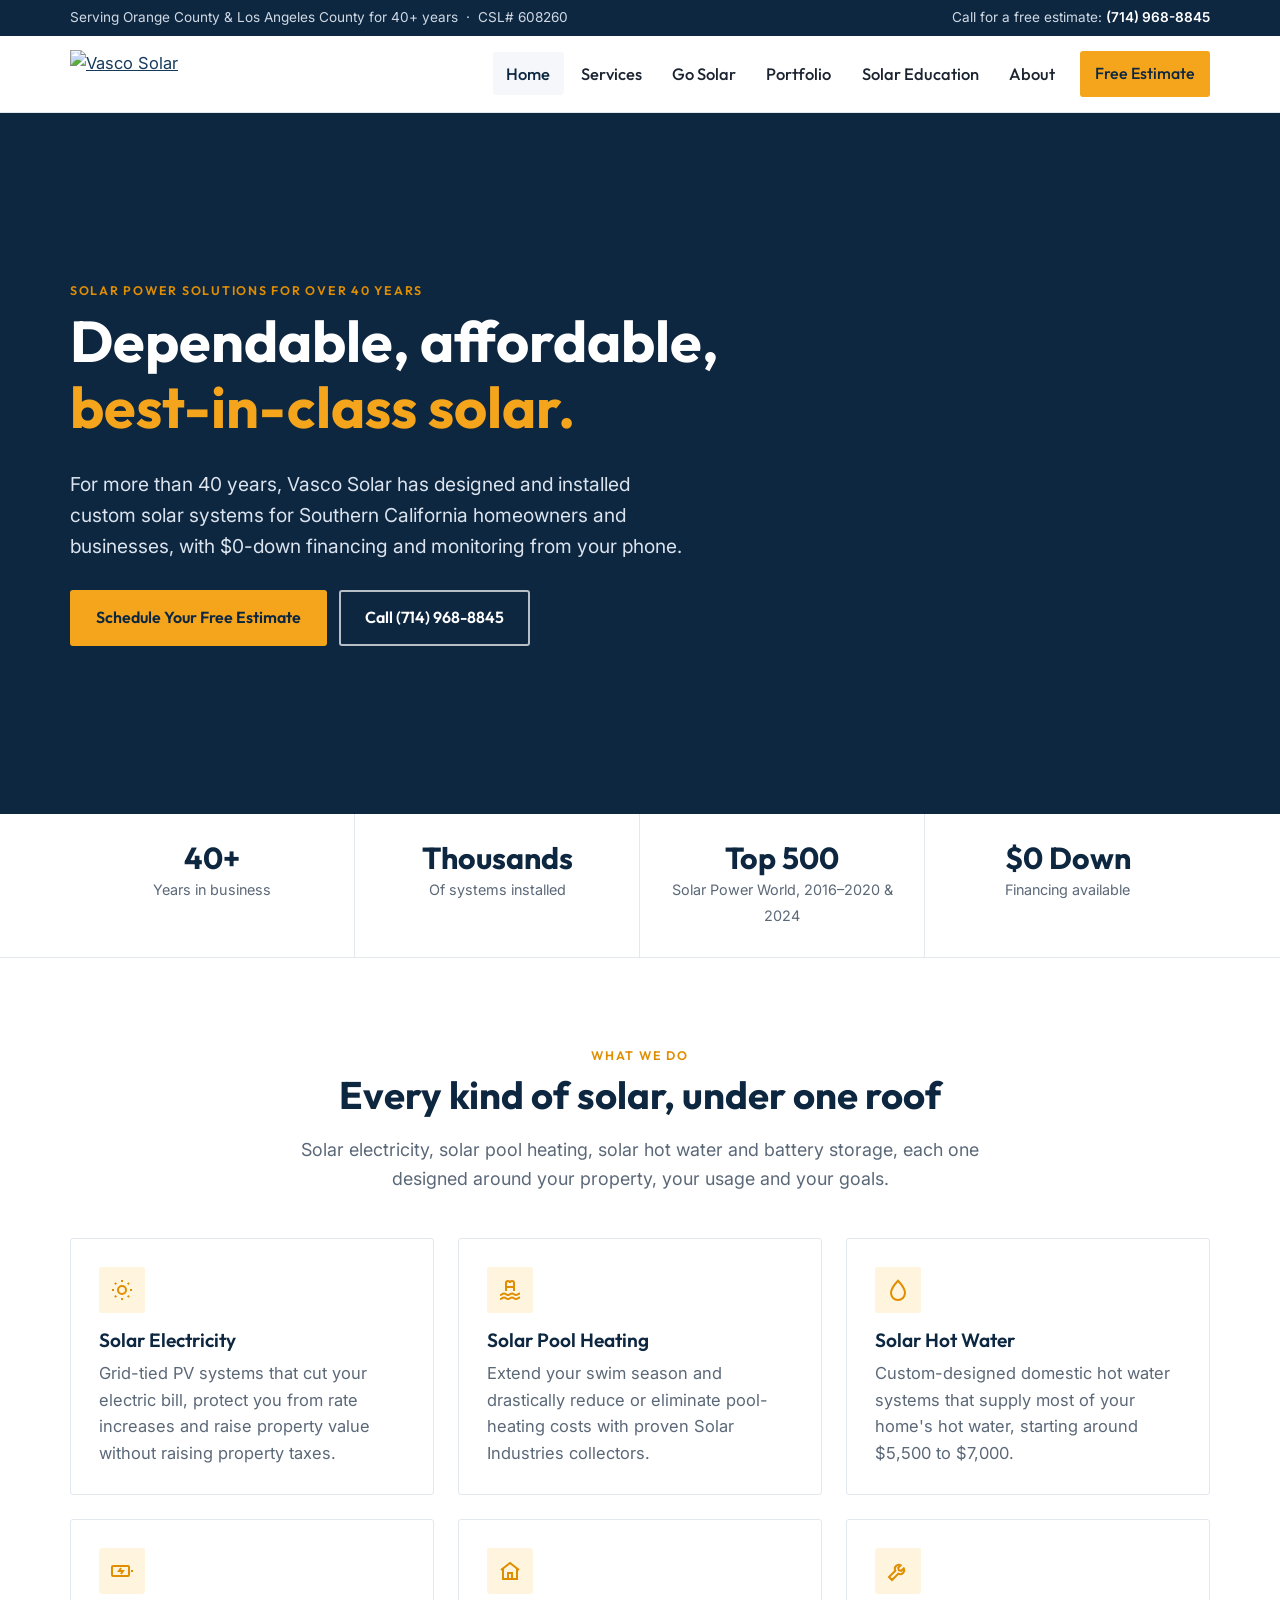
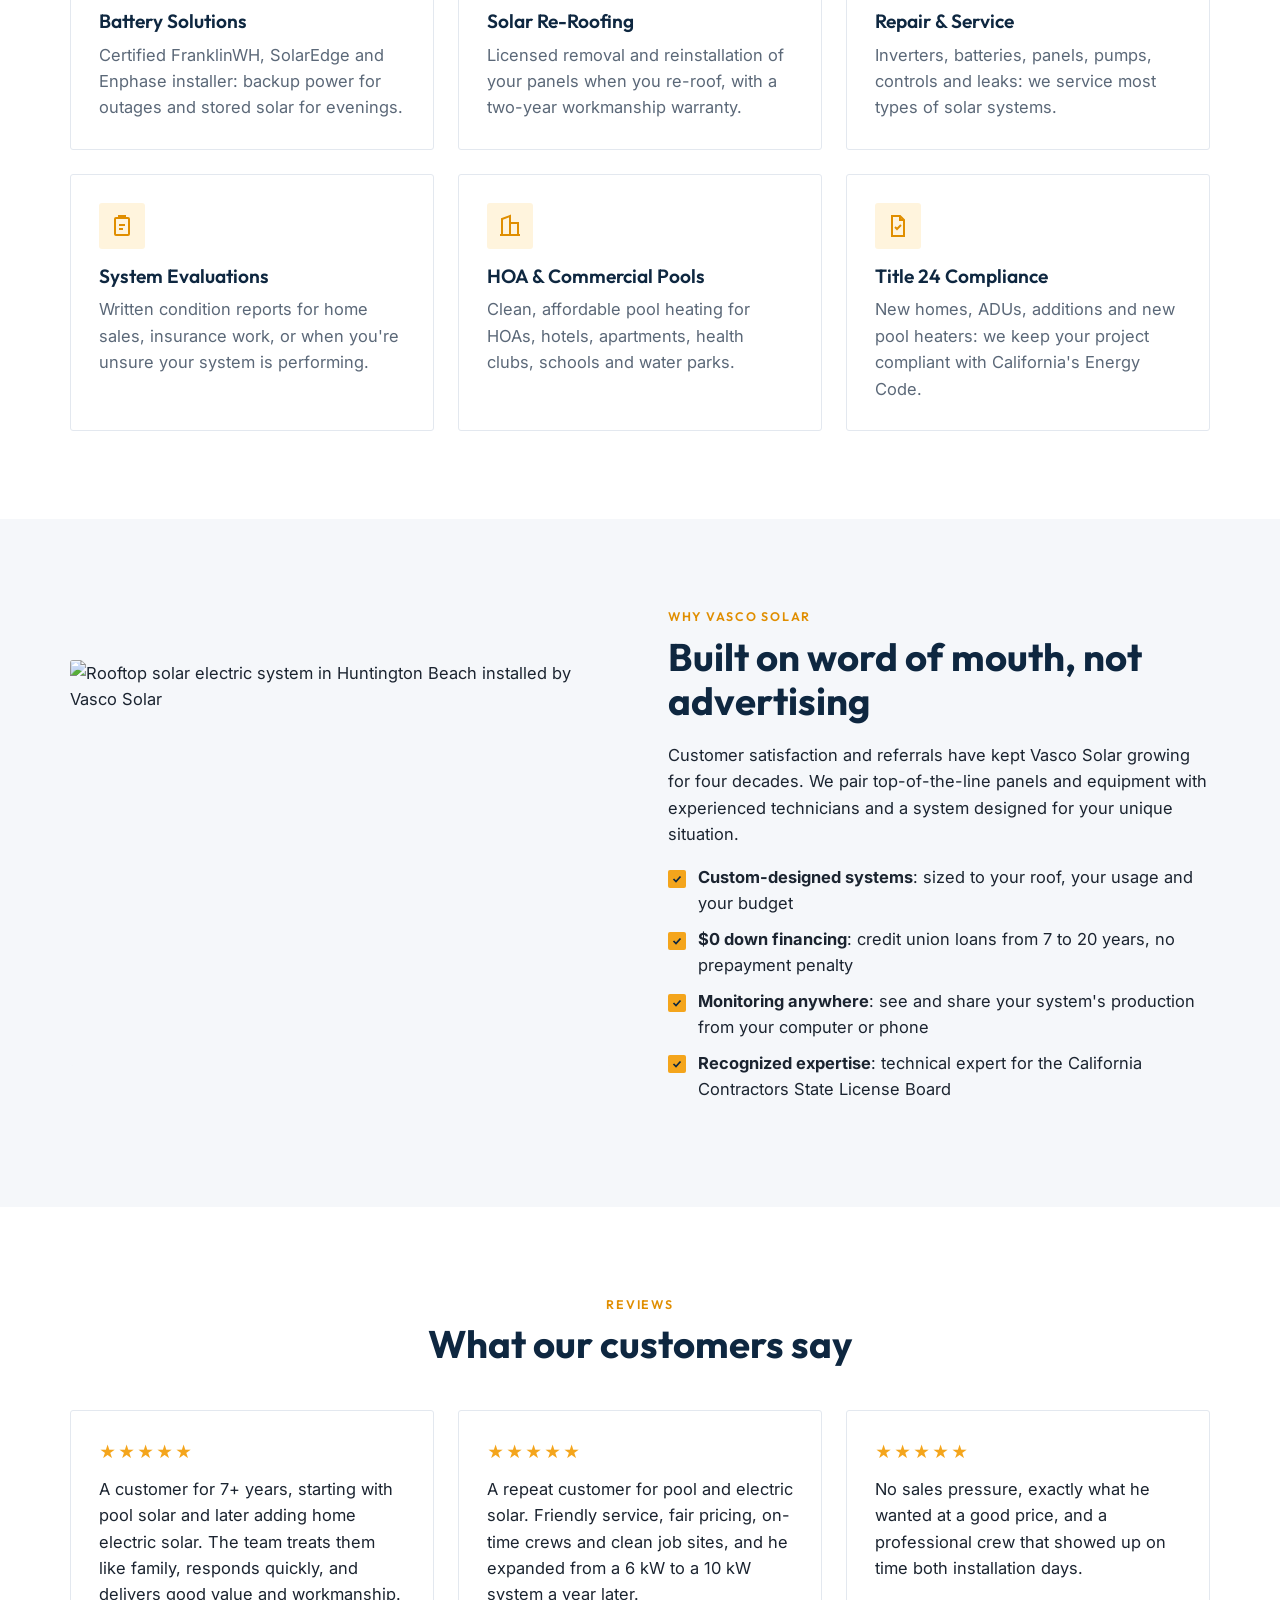
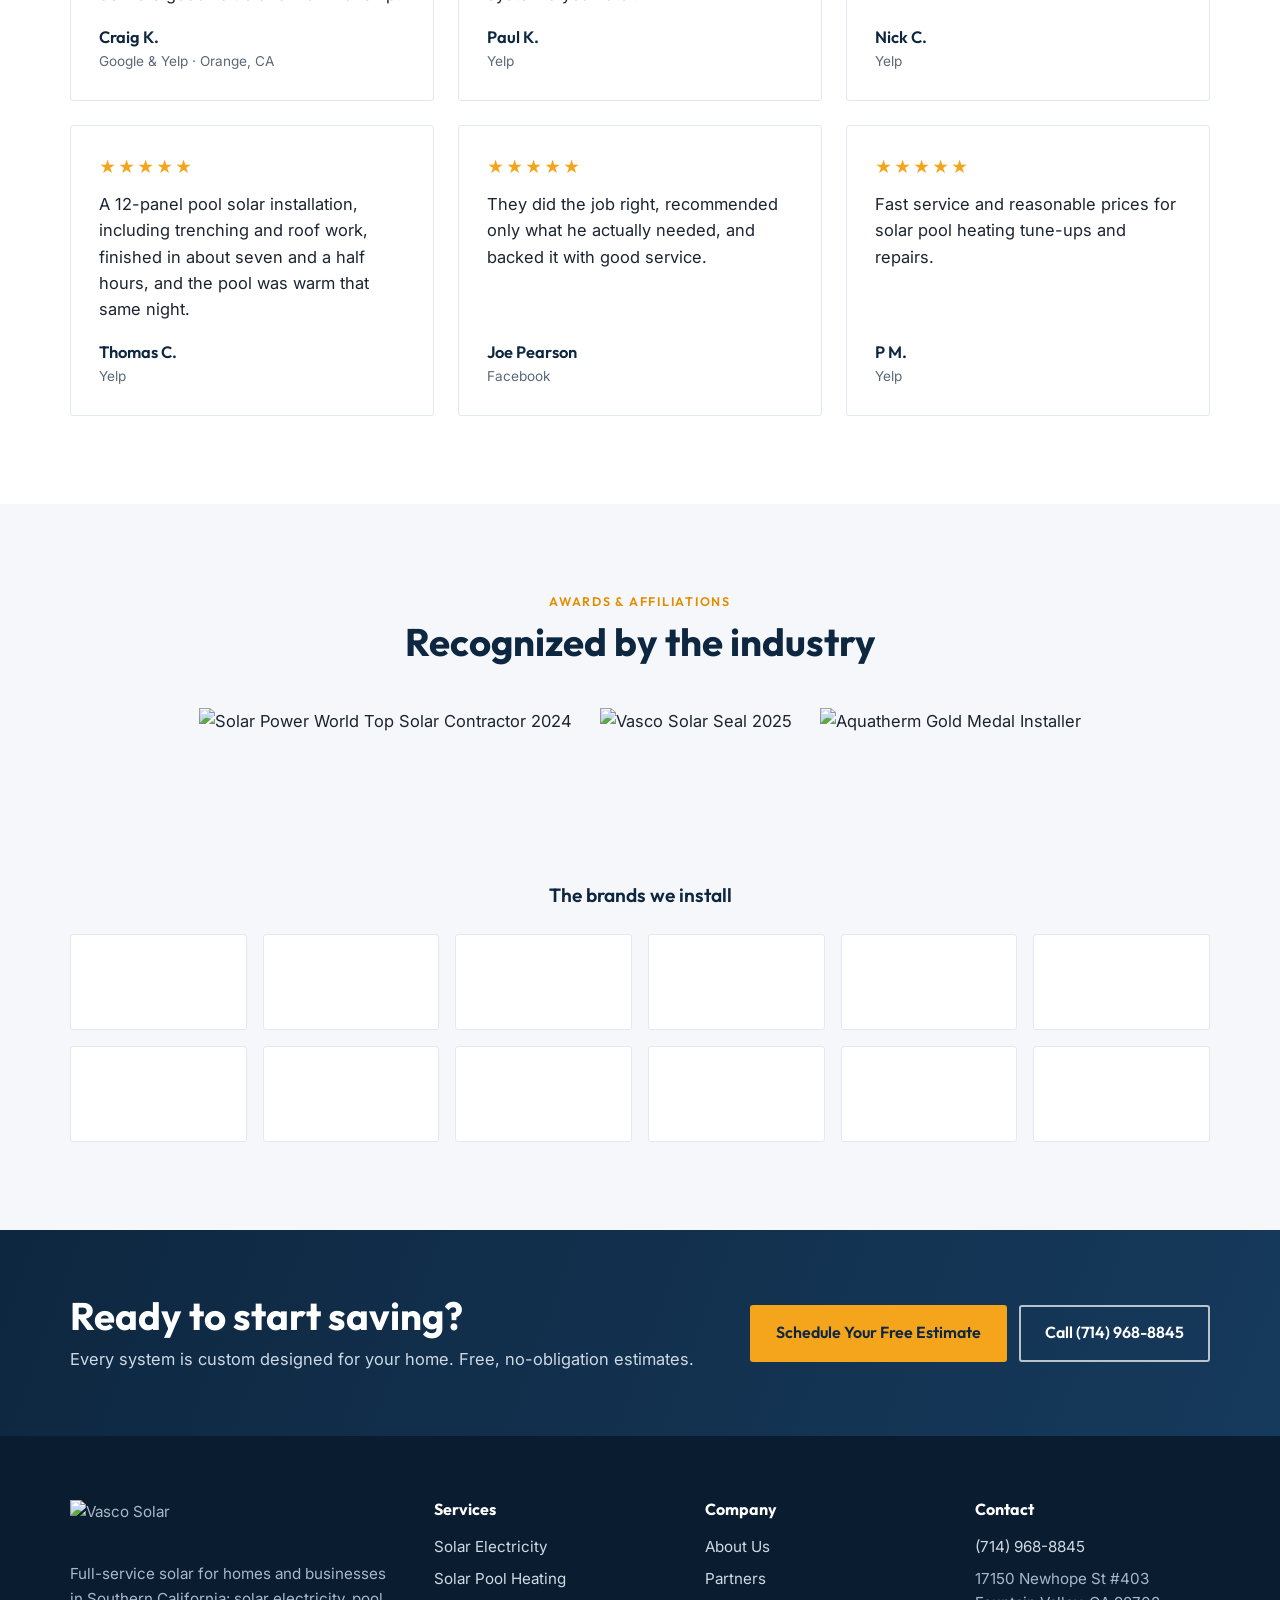
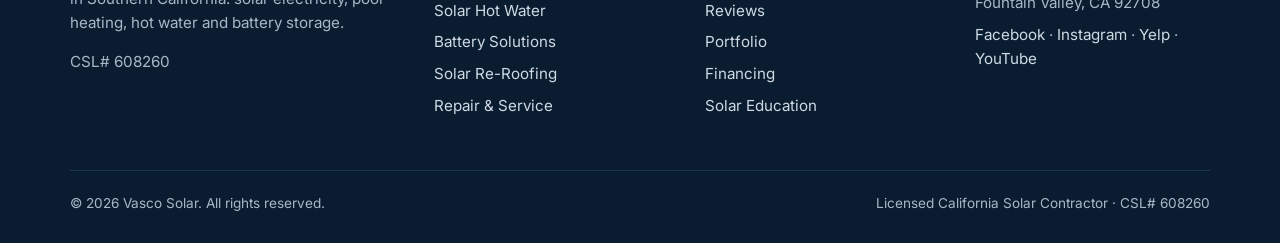
==== index.html @ 772c062b "Build modern Vasco Solar site: 7 pages, image import workflow, old-URL redirects" ====
<!doctype html>
<html lang="en">
<head>
<meta charset="utf-8">
<meta name="viewport" content="width=device-width,initial-scale=1">
<title>Vasco Solar | Solar Electricity, Pool Heating & Hot Water in Orange County</title>
<meta name="description" content="Vasco Solar designs and installs solar electricity, solar pool heating, solar hot water and battery systems in Orange County and Los Angeles County.  40+ years.  Free estimates.">
<meta property="og:title" content="Vasco Solar | Solar Electricity, Pool Heating & Hot Water in Orange County">
<meta property="og:description" content="Vasco Solar designs and installs solar electricity, solar pool heating, solar hot water and battery systems in Orange County and Los Angeles County.  40+ years.  Free estimates.">
<meta property="og:image" content="assets/img/hero.jpg">
<link rel="icon" href="assets/img/favicon.ico">
<link rel="preconnect" href="https://fonts.googleapis.com">
<link rel="preconnect" href="https://fonts.gstatic.com" crossorigin>
<link href="https://fonts.googleapis.com/css2?family=Inter:wght@400;500;600&family=Outfit:wght@500;600;700&display=swap" rel="stylesheet">
<link rel="stylesheet" href="assets/css/site.css">
</head>
<body>
<div class="topbar"><div class="wrap"><span>Serving Orange County &amp; Los Angeles County for 40+ years &nbsp;·&nbsp; CSL# 608260</span><span>Call for a free estimate: <a href="tel:+17149688845">(714) 968-8845</a></span></div></div>
<header class="site"><div class="wrap">
  <a class="brand" href="index.html"><img src="assets/img/logo.png" alt="Vasco Solar"></a>
  <button class="menu-btn" aria-label="Menu">&#9776;</button>
  <nav class="main"><a href="index.html" class="active">Home</a><a href="services.html">Services</a><a href="go-solar.html">Go Solar</a><a href="portfolio.html">Portfolio</a><a href="learn.html">Solar Education</a><a href="about.html">About</a><a class="btn btn-sun" href="contact.html">Free Estimate</a></nav>
</div></header>
<main>

<section class="hero" style="background-image:url(assets/img/hero.jpg)"><div class="wrap">
  <span class="eyebrow">Solar power solutions for over 40 years</span>
  <h1>Dependable, affordable, <em>best-in-class solar.</em></h1>
  <p>For more than 40 years, Vasco Solar has designed and installed custom solar systems for Southern California homeowners and businesses, with $0-down financing and monitoring from your phone.</p>
  <div class="actions"><a class="btn btn-sun" href="contact.html">Schedule Your Free Estimate</a><a class="btn btn-ghost" href="tel:+17149688845">Call (714) 968-8845</a></div>
</div></section>
<div class="stats"><div class="wrap">
  <div class="stat"><b>40+</b><span>Years in business</span></div>
  <div class="stat"><b>Thousands</b><span>Of systems installed</span></div>
  <div class="stat"><b>Top 500</b><span>Solar Power World, 2016–2020 &amp; 2024</span></div>
  <div class="stat"><b>$0 Down</b><span>Financing available</span></div>
</div></div>

<section><div class="wrap">
  <div class="head center"><span class="eyebrow">What we do</span><h2>Every kind of solar, under one roof</h2>
  <p class="lede">Solar electricity, solar pool heating, solar hot water and battery storage, each one designed around your property, your usage and your goals.</p></div>
  <div class="grid g3"><div class="card"><div class="ico"><svg viewBox="0 0 24 24" fill="none" stroke="currentColor" stroke-width="2"><circle cx="12" cy="12" r="4"/><path d="M12 2v2M12 20v2M4.9 4.9l1.4 1.4M17.7 17.7l1.4 1.4M2 12h2M20 12h2M4.9 19.1l1.4-1.4M17.7 6.3l1.4-1.4"/></svg></div><h3>Solar Electricity</h3><p>Grid-tied PV systems that cut your electric bill, protect you from rate increases and raise property value without raising property taxes.</p></div><div class="card"><div class="ico"><svg viewBox="0 0 24 24" fill="none" stroke="currentColor" stroke-width="2"><path d="M2 17c2 0 2-1.5 4-1.5S8 17 10 17s2-1.5 4-1.5 2 1.5 4 1.5 2-1.5 4-1.5M2 21c2 0 2-1.5 4-1.5S8 21 10 21s2-1.5 4-1.5 2 1.5 4 1.5 2-1.5 4-1.5M8 13V5a2 2 0 0 1 4 0M16 13V5a2 2 0 0 0-4 0M8 9h8"/></svg></div><h3>Solar Pool Heating</h3><p>Extend your swim season and drastically reduce or eliminate pool-heating costs with proven Solar Industries collectors.</p></div><div class="card"><div class="ico"><svg viewBox="0 0 24 24" fill="none" stroke="currentColor" stroke-width="2"><path d="M12 2.7S5 10 5 15a7 7 0 0 0 14 0c0-5-7-12.3-7-12.3z"/></svg></div><h3>Solar Hot Water</h3><p>Custom-designed domestic hot water systems that supply most of your home's hot water, starting around $5,500 to $7,000.</p></div><div class="card"><div class="ico"><svg viewBox="0 0 24 24" fill="none" stroke="currentColor" stroke-width="2"><rect x="2" y="7" width="17" height="10" rx="1"/><path d="M22 11v2M11 9l-2 3h4l-2 3"/></svg></div><h3>Battery Solutions</h3><p>Certified FranklinWH, SolarEdge and Enphase installer: backup power for outages and stored solar for evenings.</p></div><div class="card"><div class="ico"><svg viewBox="0 0 24 24" fill="none" stroke="currentColor" stroke-width="2"><path d="M3 11l9-7 9 7M5 10v10h14V10M10 20v-6h4v6"/></svg></div><h3>Solar Re-Roofing</h3><p>Licensed removal and reinstallation of your panels when you re-roof, with a two-year workmanship warranty.</p></div><div class="card"><div class="ico"><svg viewBox="0 0 24 24" fill="none" stroke="currentColor" stroke-width="2"><path d="M14.7 6.3a4 4 0 0 0-5.4 5.4L3 18l3 3 6.3-6.3a4 4 0 0 0 5.4-5.4l-2.5 2.5-2.4-.6-.6-2.4z"/></svg></div><h3>Repair &amp; Service</h3><p>Inverters, batteries, panels, pumps, controls and leaks: we service most types of solar systems.</p></div><div class="card"><div class="ico"><svg viewBox="0 0 24 24" fill="none" stroke="currentColor" stroke-width="2"><rect x="5" y="4" width="14" height="17" rx="1"/><path d="M9 4V2h6v2M9 11h6M9 15h4"/></svg></div><h3>System Evaluations</h3><p>Written condition reports for home sales, insurance work, or when you're unsure your system is performing.</p></div><div class="card"><div class="ico"><svg viewBox="0 0 24 24" fill="none" stroke="currentColor" stroke-width="2"><path d="M4 21V5l8-3v19M12 9h8v12M8 8h0M8 12h0M8 16h0M16 13h0M16 17h0M2 21h20"/></svg></div><h3>HOA &amp; Commercial Pools</h3><p>Clean, affordable pool heating for HOAs, hotels, apartments, health clubs, schools and water parks.</p></div><div class="card"><div class="ico"><svg viewBox="0 0 24 24" fill="none" stroke="currentColor" stroke-width="2"><path d="M14 2H6v20h12V6zM14 2v4h4M9 13l2 2 4-4"/></svg></div><h3>Title 24 Compliance</h3><p>New homes, ADUs, additions and new pool heaters: we keep your project compliant with California's Energy Code.</p></div></div>
</div></section>

<section class="alt"><div class="wrap split">
  <img src="assets/img/pv-04.jpg" alt="Rooftop solar electric system in Huntington Beach installed by Vasco Solar" loading="lazy">
  <div><span class="eyebrow">Why Vasco Solar</span><h2>Built on word of mouth, not advertising</h2>
  <p>Customer satisfaction and referrals have kept Vasco Solar growing for four decades.  We pair top-of-the-line panels and equipment with experienced technicians and a system designed for your unique situation.</p>
  <ul class="checks">
    <li><b>Custom-designed systems</b>: sized to your roof, your usage and your budget</li>
    <li><b>$0 down financing</b>: credit union loans from 7 to 20 years, no prepayment penalty</li>
    <li><b>Monitoring anywhere</b>: see and share your system's production from your computer or phone</li>
    <li><b>Recognized expertise</b>: technical expert for the California Contractors State License Board</li>
  </ul></div>
</div></section>

<section><div class="wrap">
  <div class="head center"><span class="eyebrow">Reviews</span><h2>What our customers say</h2></div>
  <div class="grid g3"><div class="review"><div class="stars">★★★★★</div><p>A customer for 7+ years, starting with pool solar and later adding home electric solar.  The team treats them like family, responds quickly, and delivers good value and workmanship.</p><div class="who">Craig K.</div><div class="src">Google &amp; Yelp · Orange, CA</div></div><div class="review"><div class="stars">★★★★★</div><p>A repeat customer for pool and electric solar.  Friendly service, fair pricing, on-time crews and clean job sites, and he expanded from a 6 kW to a 10 kW system a year later.</p><div class="who">Paul K.</div><div class="src">Yelp</div></div><div class="review"><div class="stars">★★★★★</div><p>No sales pressure, exactly what he wanted at a good price, and a professional crew that showed up on time both installation days.</p><div class="who">Nick C.</div><div class="src">Yelp</div></div><div class="review"><div class="stars">★★★★★</div><p>A 12-panel pool solar installation, including trenching and roof work, finished in about seven and a half hours, and the pool was warm that same night.</p><div class="who">Thomas C.</div><div class="src">Yelp</div></div><div class="review"><div class="stars">★★★★★</div><p>They did the job right, recommended only what he actually needed, and backed it with good service.</p><div class="who">Joe Pearson</div><div class="src">Facebook</div></div><div class="review"><div class="stars">★★★★★</div><p>Fast service and reasonable prices for solar pool heating tune-ups and repairs.</p><div class="who">P M.</div><div class="src">Yelp</div></div></div>
</div></section>

<section class="alt"><div class="wrap">
  <div class="head center"><span class="eyebrow">Awards &amp; affiliations</span><h2>Recognized by the industry</h2></div>
  <div class="awards"><img src="assets/img/award-top-contractor-2024.jpg" alt="Solar Power World Top Solar Contractor 2024"><img src="assets/img/seal-2025.png" alt="Vasco Solar Seal 2025"><img src="assets/img/gold-medal.png" alt="Aquatherm Gold Medal Installer"></div>
  <div style="height:56px"></div>
  <div class="head center" style="margin-bottom:28px"><h3>The brands we install</h3></div>
  <div class="logos"><div><img src="assets/img/logo-enphase.png" alt="" loading="lazy"></div><div><img src="assets/img/logo-solaredge.jpg" alt="" loading="lazy"></div><div><img src="assets/img/logo-sma.png" alt="" loading="lazy"></div><div><img src="assets/img/logo-aquatherm.png" alt="" loading="lazy"></div><div><img src="assets/img/logo-si.png" alt="" loading="lazy"></div><div><img src="assets/img/logo-sunearth.png" alt="" loading="lazy"></div><div><img src="assets/img/logo-pentair.jpg" alt="" loading="lazy"></div><div><img src="assets/img/logo-unirac.png" alt="" loading="lazy"></div><div><img src="assets/img/logo-quickmount.png" alt="" loading="lazy"></div><div><img src="assets/img/logo-grundfos.png" alt="" loading="lazy"></div><div><img src="assets/img/cert-franklinwh.png" alt="" loading="lazy"></div><div><img src="assets/img/logo-se-battery.png" alt="" loading="lazy"></div></div>
</div></section>

</main>
<section class="cta"><div class="wrap">
  <div><h2>Ready to start saving?</h2><p>Every system is custom designed for your home.  Free, no-obligation estimates.</p></div>
  <div class="actions"><a class="btn btn-sun" href="contact.html">Schedule Your Free Estimate</a><a class="btn btn-ghost" href="tel:+17149688845">Call (714) 968-8845</a></div>
</div></section>
<footer class="site"><div class="wrap">
  <div class="cols">
    <div><img class="logo-bw" src="assets/img/logo-bw.png" alt="Vasco Solar">
      <p>Full-service solar for homes and businesses in Southern California: solar electricity, pool heating, hot water and battery storage.</p>
      <p>CSL# 608260</p></div>
    <div><h4>Services</h4><ul>
      <li><a href="services.html#solar-electricity">Solar Electricity</a></li><li><a href="services.html#pool-heating">Solar Pool Heating</a></li>
      <li><a href="services.html#hot-water">Solar Hot Water</a></li><li><a href="services.html#batteries">Battery Solutions</a></li>
      <li><a href="services.html#reroofing">Solar Re-Roofing</a></li><li><a href="services.html#repair">Repair &amp; Service</a></li></ul></div>
    <div><h4>Company</h4><ul>
      <li><a href="about.html">About Us</a></li><li><a href="about.html#partners">Partners</a></li><li><a href="about.html#reviews">Reviews</a></li>
      <li><a href="portfolio.html">Portfolio</a></li><li><a href="go-solar.html#financing">Financing</a></li><li><a href="learn.html">Solar Education</a></li></ul></div>
    <div><h4>Contact</h4><ul>
      <li><a href="tel:+17149688845">(714) 968-8845</a></li><li>17150 Newhope St #403<br>Fountain Valley, CA 92708</li>
      <li><a href="https://www.facebook.com/pages/Vasco-Solar-Energy/166852197671" rel="noopener">Facebook</a> · <a href="https://instagram.com/vascosolar" rel="noopener">Instagram</a> · <a href="https://www.yelp.com/biz/vasco-solar-energy-construction-huntington-beach" rel="noopener">Yelp</a> · <a href="https://www.youtube.com/channel/UChk1ZMSTl4NAo8vS2-lmLlQ" rel="noopener">YouTube</a></li></ul></div>
  </div>
  <div class="legal"><span>&copy; <span class="year">2026</span> Vasco Solar.  All rights reserved.</span><span>Licensed California Solar Contractor · CSL# 608260</span></div>
</div></footer>
<div class="lightbox"><button aria-label="Close">&times;</button><img alt=""></div>
<script src="assets/js/site.js"></script>
</body>
</html>
---- assets/css/site.css ----
:root{
  --navy:#0e2740; --navy-2:#163a5c; --sun:#f4a51c; --sun-2:#e08e00;
  --ink:#1b2430; --muted:#5b6878; --line:#e3e8ef; --bg:#ffffff; --bg-2:#f5f7fa;
  --radius:3px; --wrap:1180px; --shadow:0 1px 2px rgba(14,39,64,.06),0 8px 24px rgba(14,39,64,.08);
  --head:"Outfit",system-ui,sans-serif; --body:"Inter",system-ui,sans-serif;
}
*{box-sizing:border-box}
html{scroll-behavior:smooth;scroll-padding-top:88px}
body{margin:0;font-family:var(--body);color:var(--ink);background:var(--bg);line-height:1.6;font-size:16.5px}
img{max-width:100%;display:block}
a{color:var(--navy-2)}
h1,h2,h3,h4{font-family:var(--head);line-height:1.15;margin:0 0 .5em;color:var(--navy)}
h1{font-size:clamp(2.2rem,5vw,3.6rem);font-weight:700}
h2{font-size:clamp(1.7rem,3.2vw,2.4rem);font-weight:700}
h3{font-size:1.2rem;font-weight:600}
p{margin:0 0 1em}
.wrap{max-width:var(--wrap);margin:0 auto;padding:0 20px}
.eyebrow{font-family:var(--head);font-weight:600;letter-spacing:.14em;text-transform:uppercase;font-size:.78rem;color:var(--sun-2);margin-bottom:.6em;display:block}
.lede{font-size:1.12rem;color:var(--muted);max-width:720px}
.center{text-align:center}.center .lede{margin-left:auto;margin-right:auto}

/* buttons: squared */
.btn{display:inline-flex;align-items:center;justify-content:center;gap:.5em;padding:.85em 1.5em;border-radius:var(--radius);font-family:var(--head);font-weight:600;font-size:1rem;text-decoration:none;border:2px solid transparent;cursor:pointer;transition:.15s}
.btn-sun{background:var(--sun);color:var(--navy)}.btn-sun:hover{background:var(--sun-2)}
.btn-ghost{border-color:rgba(255,255,255,.7);color:#fff}.btn-ghost:hover{background:#fff;color:var(--navy)}
.btn-navy{background:var(--navy);color:#fff}.btn-navy:hover{background:var(--navy-2)}

/* top bar + header */
.topbar{background:var(--navy);color:#cfd9e4;font-size:.85rem}
.topbar .wrap{display:flex;justify-content:space-between;gap:16px;padding-top:7px;padding-bottom:7px;flex-wrap:wrap}
.topbar a{color:#fff;text-decoration:none;font-weight:600}
header.site{position:sticky;top:0;z-index:50;background:rgba(255,255,255,.97);backdrop-filter:blur(8px);border-bottom:1px solid var(--line)}
header.site .wrap{display:flex;align-items:center;justify-content:space-between;height:76px;gap:20px}
.brand img{height:48px;width:auto}
nav.main{display:flex;align-items:center;gap:4px}
nav.main a{font-family:var(--head);font-weight:500;color:var(--ink);text-decoration:none;padding:.5em .8em;border-radius:var(--radius)}
nav.main a:hover,nav.main a.active{color:var(--navy);background:var(--bg-2)}
nav.main a.btn{margin-left:8px;color:var(--navy)}
.menu-btn{display:none;background:none;border:1px solid var(--line);border-radius:var(--radius);padding:8px 12px;font-size:1.2rem;cursor:pointer}
@media (max-width:980px){
  .menu-btn{display:block}
  nav.main{display:none;position:absolute;top:76px;left:0;right:0;background:#fff;flex-direction:column;align-items:stretch;padding:12px 20px 20px;border-bottom:1px solid var(--line);box-shadow:var(--shadow)}
  nav.main.open{display:flex}
  nav.main a.btn{margin:8px 0 0}
}

/* hero */
.hero{position:relative;color:#fff;background:var(--navy) center/cover no-repeat;min-height:600px;display:flex;align-items:center}
.hero::before{content:"";position:absolute;inset:0;background:linear-gradient(100deg,rgba(14,39,64,.94) 0%,rgba(14,39,64,.78) 45%,rgba(14,39,64,.25) 100%)}
.hero .wrap{position:relative;padding-top:80px;padding-bottom:80px;width:100%}
.hero h1{color:#fff;max-width:760px}
.hero h1 em{font-style:normal;color:var(--sun)}
.hero p{font-size:1.2rem;color:#dbe4ee;max-width:620px}
.hero .actions{display:flex;gap:12px;flex-wrap:wrap;margin-top:28px}
.page-hero{background:var(--navy) center/cover;color:#fff;position:relative}
.page-hero::before{content:"";position:absolute;inset:0;background:linear-gradient(90deg,rgba(14,39,64,.95),rgba(14,39,64,.7))}
.page-hero .wrap{position:relative;padding-top:72px;padding-bottom:72px}
.page-hero h1{color:#fff;margin-bottom:.3em}
.page-hero p{color:#dbe4ee;font-size:1.15rem;max-width:680px;margin:0}

/* stats */
.stats{background:#fff;border-bottom:1px solid var(--line)}
.stats .wrap{display:grid;grid-template-columns:repeat(4,1fr)}
.stat{padding:28px 20px;border-right:1px solid var(--line);text-align:center}
.stat:last-child{border-right:0}
.stat b{display:block;font-family:var(--head);font-size:1.9rem;color:var(--navy);line-height:1.1}
.stat span{color:var(--muted);font-size:.9rem}
@media (max-width:760px){.stats .wrap{grid-template-columns:1fr 1fr}.stat:nth-child(2){border-right:0}.stat:nth-child(-n+2){border-bottom:1px solid var(--line)}}

/* sections */
section{padding:88px 0}
section.alt{background:var(--bg-2)}
section.dark{background:var(--navy);color:#dbe4ee}
section.dark h2,section.dark h3{color:#fff}
.head{margin-bottom:44px}

/* card grids — equal height, aligned */
.grid{display:grid;gap:24px}
.g3{grid-template-columns:repeat(3,1fr)}.g2{grid-template-columns:repeat(2,1fr)}.g4{grid-template-columns:repeat(4,1fr)}
@media (max-width:980px){.g3,.g4{grid-template-columns:1fr 1fr}}
@media (max-width:640px){.g3,.g4,.g2{grid-template-columns:1fr}}
.card{background:#fff;border:1px solid var(--line);border-radius:var(--radius);padding:28px;display:flex;flex-direction:column;height:100%}
.card .ico{width:46px;height:46px;border-radius:var(--radius);background:#fff4dd;color:var(--sun-2);display:grid;place-items:center;margin-bottom:16px}
.card .ico svg{width:24px;height:24px}
.card p{color:var(--muted);margin:0}
.card ul{margin:.6em 0 0;padding-left:1.1em;color:var(--muted)}
.card.photo{padding:0;overflow:hidden}
.card.photo img{aspect-ratio:16/10;object-fit:cover;width:100%;background:var(--bg-2)}
.card.photo .body{padding:24px;flex:1}

/* split blocks */
.split{display:grid;grid-template-columns:1fr 1fr;gap:56px;align-items:center}
.split img{border-radius:var(--radius);width:100%;aspect-ratio:4/3;object-fit:cover;background:var(--bg-2)}
@media (max-width:860px){.split{grid-template-columns:1fr;gap:28px}}
.checks{list-style:none;padding:0;margin:1em 0}
.checks li{padding-left:30px;position:relative;margin-bottom:.55em}
.checks li::before{content:"";position:absolute;left:0;top:.35em;width:18px;height:18px;border-radius:2px;background:var(--sun) url("data:image/svg+xml,%3Csvg xmlns='http://www.w3.org/2000/svg' viewBox='0 0 24 24' fill='none' stroke='%230e2740' stroke-width='3.5'%3E%3Cpath d='M5 12l5 5 9-10'/%3E%3C/svg%3E") center/12px no-repeat}

/* service detail blocks */
.svc{padding:64px 0;border-bottom:1px solid var(--line)}
.svc:last-child{border-bottom:0}
.svc .split{align-items:start}
.steps{counter-reset:s;list-style:none;padding:0;margin:1em 0}
.steps li{counter-increment:s;padding-left:42px;position:relative;margin-bottom:.8em}
.steps li::before{content:counter(s);position:absolute;left:0;top:0;width:28px;height:28px;border-radius:var(--radius);background:var(--navy);color:#fff;font-family:var(--head);font-weight:600;display:grid;place-items:center;font-size:.9rem}
.pair{display:grid;grid-template-columns:1fr 1fr;gap:12px}
.pair figure{margin:0}.pair img{aspect-ratio:4/3;object-fit:cover;width:100%;border-radius:var(--radius)}
.pair figcaption{font-size:.85rem;color:var(--muted);margin-top:6px;text-align:center}
.note{background:#fff8e8;border-left:4px solid var(--sun);padding:16px 20px;border-radius:var(--radius);margin:1.2em 0}
.subnav{position:sticky;top:76px;z-index:20;background:#fff;border-bottom:1px solid var(--line)}
.subnav .wrap{display:flex;gap:6px;overflow-x:auto;padding-top:10px;padding-bottom:10px}
.subnav a{white-space:nowrap;text-decoration:none;color:var(--ink);font-size:.9rem;font-weight:500;padding:.45em .9em;border:1px solid var(--line);border-radius:var(--radius)}
.subnav a:hover{border-color:var(--sun);color:var(--navy)}

/* reviews */
.review{background:#fff;border:1px solid var(--line);border-radius:var(--radius);padding:28px;display:flex;flex-direction:column;height:100%}
.stars{color:var(--sun);letter-spacing:2px;margin-bottom:10px}
.review p{flex:1;color:var(--ink)}
.review .who{font-family:var(--head);font-weight:600;color:var(--navy)}
.review .src{font-size:.85rem;color:var(--muted)}

/* logos */
.logos{display:grid;grid-template-columns:repeat(6,1fr);gap:16px}
.logos div{background:#fff;border:1px solid var(--line);border-radius:var(--radius);height:96px;display:grid;place-items:center;padding:16px}
.logos img{max-height:56px;width:auto;object-fit:contain;filter:grayscale(1);opacity:.8;transition:.2s}
.logos div:hover img{filter:none;opacity:1}
@media (max-width:860px){.logos{grid-template-columns:repeat(3,1fr)}}
.partner{display:flex;gap:20px;align-items:center}
.partner .lg{flex:0 0 130px;height:80px;display:grid;place-items:center;border:1px solid var(--line);border-radius:var(--radius);padding:10px;background:#fff}
.partner .lg img{max-height:60px;object-fit:contain}

/* awards */
.awards{display:flex;gap:28px;align-items:center;justify-content:center;flex-wrap:wrap}
.awards img{height:120px;width:auto}

/* portfolio */
.filters{display:flex;gap:8px;justify-content:center;margin-bottom:32px;flex-wrap:wrap}
.filters button{font-family:var(--head);font-weight:500;font-size:.95rem;padding:.6em 1.2em;border:1px solid var(--line);background:#fff;border-radius:var(--radius);cursor:pointer}
.filters button.on{background:var(--navy);color:#fff;border-color:var(--navy)}
.gallery{display:grid;grid-template-columns:repeat(4,1fr);gap:12px}
.gallery figure{margin:0;position:relative;overflow:hidden;border-radius:var(--radius);cursor:zoom-in;background:var(--bg-2)}
.gallery img{aspect-ratio:1/1;object-fit:cover;width:100%;transition:transform .3s}
.gallery figure:hover img{transform:scale(1.04)}
.gallery figcaption{position:absolute;left:0;right:0;bottom:0;padding:24px 12px 10px;background:linear-gradient(transparent,rgba(14,39,64,.85));color:#fff;font-size:.85rem;font-weight:500}
@media (max-width:860px){.gallery{grid-template-columns:repeat(2,1fr)}}
.lightbox{position:fixed;inset:0;background:rgba(5,15,25,.92);display:none;align-items:center;justify-content:center;z-index:100;padding:24px}
.lightbox.open{display:flex}
.lightbox img{max-height:86vh;max-width:92vw;border-radius:var(--radius)}
.lightbox button{position:absolute;top:16px;right:20px;background:none;border:0;color:#fff;font-size:2.2rem;cursor:pointer}

/* FAQ — answers always shown */
.faq{border-top:1px solid var(--line)}
.faq-item{padding:22px 0;border-bottom:1px solid var(--line)}
.faq-item h3{font-size:1.08rem;margin-bottom:.4em}
.faq-item p,.faq-item ul{color:var(--muted);margin:0}
.faq-item ul{padding-left:1.2em;margin-top:.4em}

/* table */
table.data{width:100%;border-collapse:collapse;background:#fff;border:1px solid var(--line)}
table.data th,table.data td{text-align:left;padding:12px 16px;border-bottom:1px solid var(--line);vertical-align:top}
table.data th{background:var(--bg-2);font-family:var(--head);font-weight:600;color:var(--navy);cursor:pointer;user-select:none;white-space:nowrap}
table.data th::after{content:" \2195";color:#9aa7b6;font-size:.85em}
table.data th.asc::after{content:" \2191";color:var(--sun-2)}
table.data th.desc::after{content:" \2193";color:var(--sun-2)}

/* CTA band */
.cta{background:linear-gradient(110deg,var(--navy) 0%,var(--navy-2) 100%);color:#fff;padding:64px 0}
.cta .wrap{display:flex;justify-content:space-between;align-items:center;gap:28px;flex-wrap:wrap}
.cta h2{color:#fff;margin:0 0 .2em}.cta p{margin:0;color:#cfd9e4}
.cta .actions{display:flex;gap:12px;flex-wrap:wrap}

/* forms */
form.estimate{display:grid;grid-template-columns:1fr 1fr;gap:16px}
form.estimate .full{grid-column:1/-1}
form.estimate label{display:block;font-weight:600;font-size:.9rem;margin-bottom:6px;color:var(--navy)}
form.estimate input,form.estimate textarea,form.estimate select{width:100%;padding:.8em .9em;border:1px solid #cbd4df;border-radius:var(--radius);font:inherit;background:#fff}
form.estimate input:focus,form.estimate textarea:focus{outline:2px solid var(--sun);border-color:var(--sun)}
form.estimate fieldset{border:0;padding:0;margin:0}
.chips{display:grid;grid-template-columns:repeat(3,1fr);gap:8px}
.chips label{display:flex;align-items:center;gap:8px;font-weight:500;border:1px solid var(--line);padding:.6em .8em;border-radius:var(--radius);cursor:pointer;margin:0;color:var(--ink)}
.chips input{width:auto}
@media (max-width:640px){form.estimate{grid-template-columns:1fr}.chips{grid-template-columns:1fr 1fr}}
.form-msg{display:none;padding:14px 16px;border-radius:var(--radius);background:#eaf6ee;color:#1d5c34}
.info-list{list-style:none;padding:0;margin:0}
.info-list li{display:flex;gap:14px;padding:16px 0;border-bottom:1px solid var(--line)}
.info-list svg{flex:0 0 22px;width:22px;height:22px;color:var(--sun-2);margin-top:2px}
.map{border:0;width:100%;height:320px;border-radius:var(--radius);margin-top:24px}

/* footer */
footer.site{background:#0a1d30;color:#a9b8c8;padding:64px 0 28px;font-size:.95rem}
footer.site .cols{display:grid;grid-template-columns:1.4fr 1fr 1fr 1fr;gap:36px}
footer.site h4{color:#fff;font-size:1rem;margin-bottom:1em}
footer.site a{color:#cfd9e4;text-decoration:none}
footer.site a:hover{color:var(--sun)}
footer.site ul{list-style:none;padding:0;margin:0}
footer.site li{margin-bottom:.5em}
footer.site .logo-bw{height:46px;width:auto;margin-bottom:16px}
footer.site .legal{border-top:1px solid #1d3550;margin-top:44px;padding-top:22px;display:flex;justify-content:space-between;flex-wrap:wrap;gap:12px;font-size:.85rem}
@media (max-width:860px){footer.site .cols{grid-template-columns:1fr 1fr}}
@media (max-width:520px){footer.site .cols{grid-template-columns:1fr}}
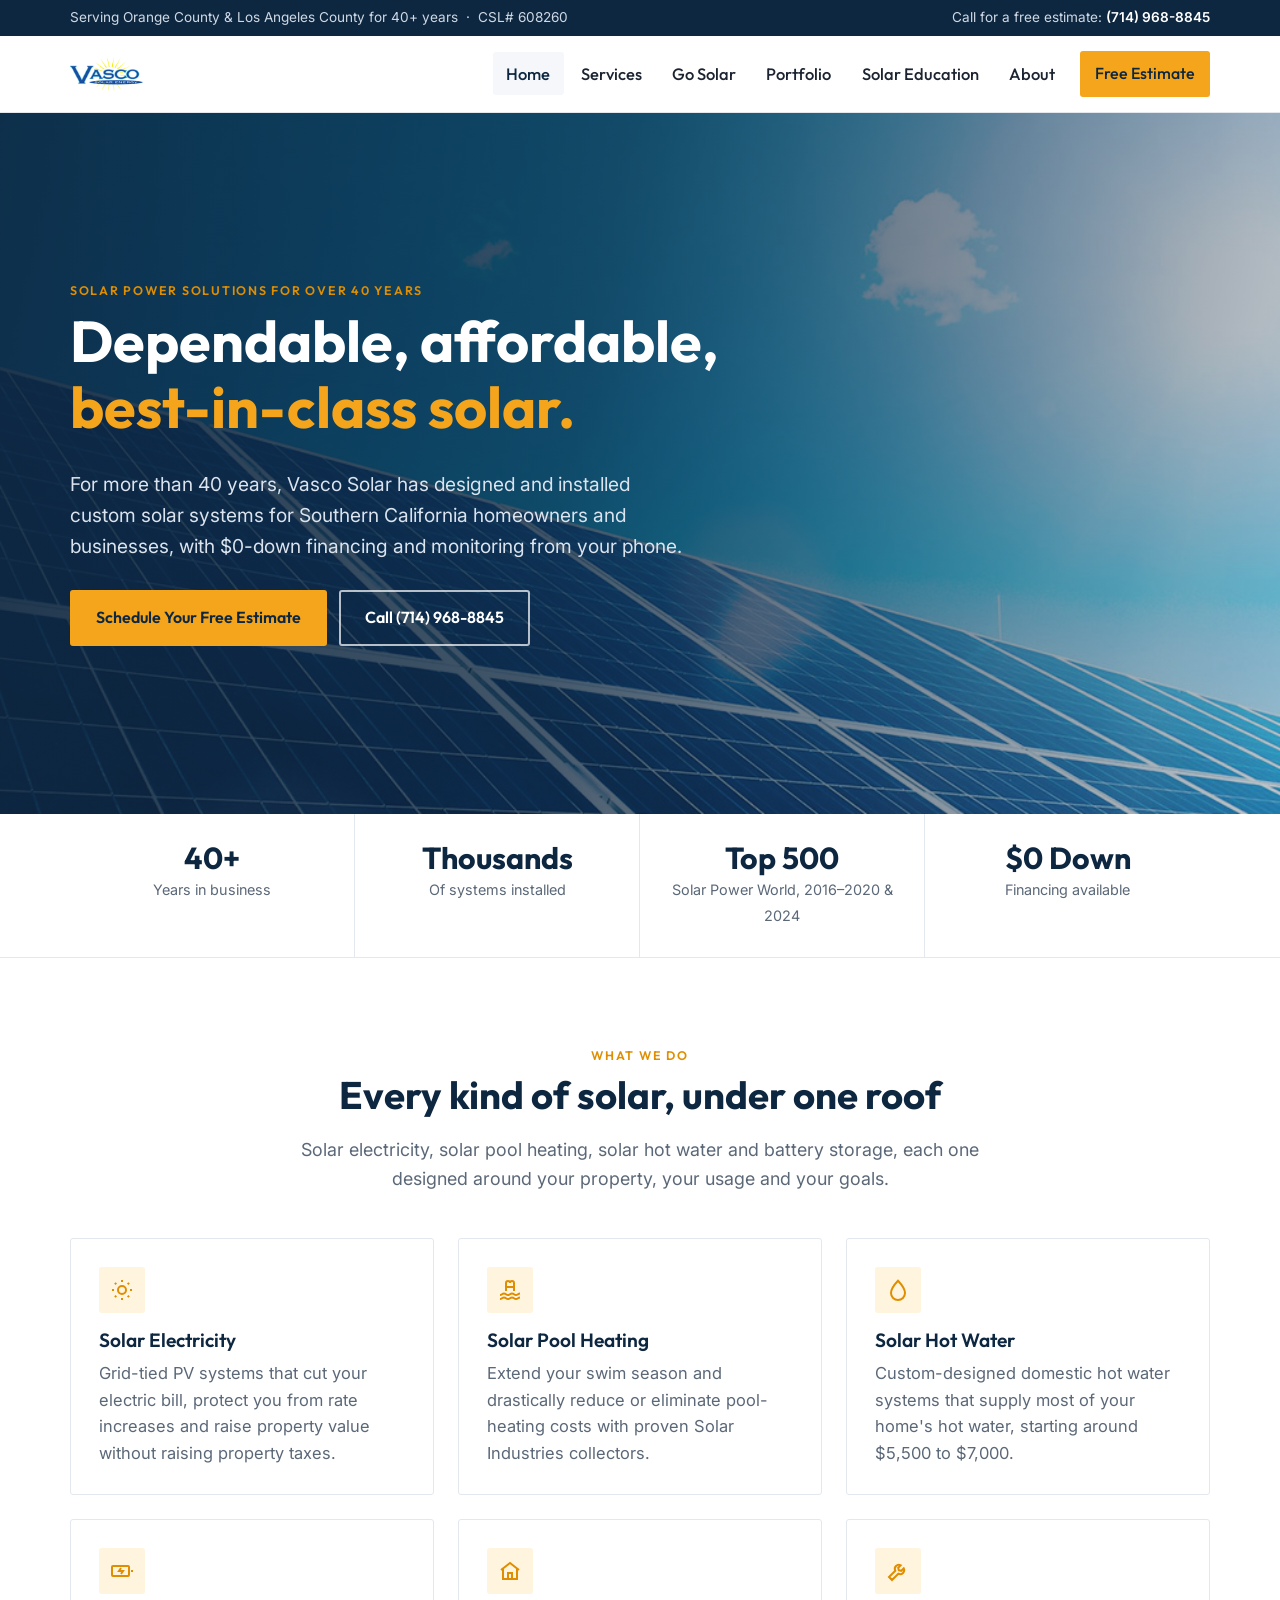
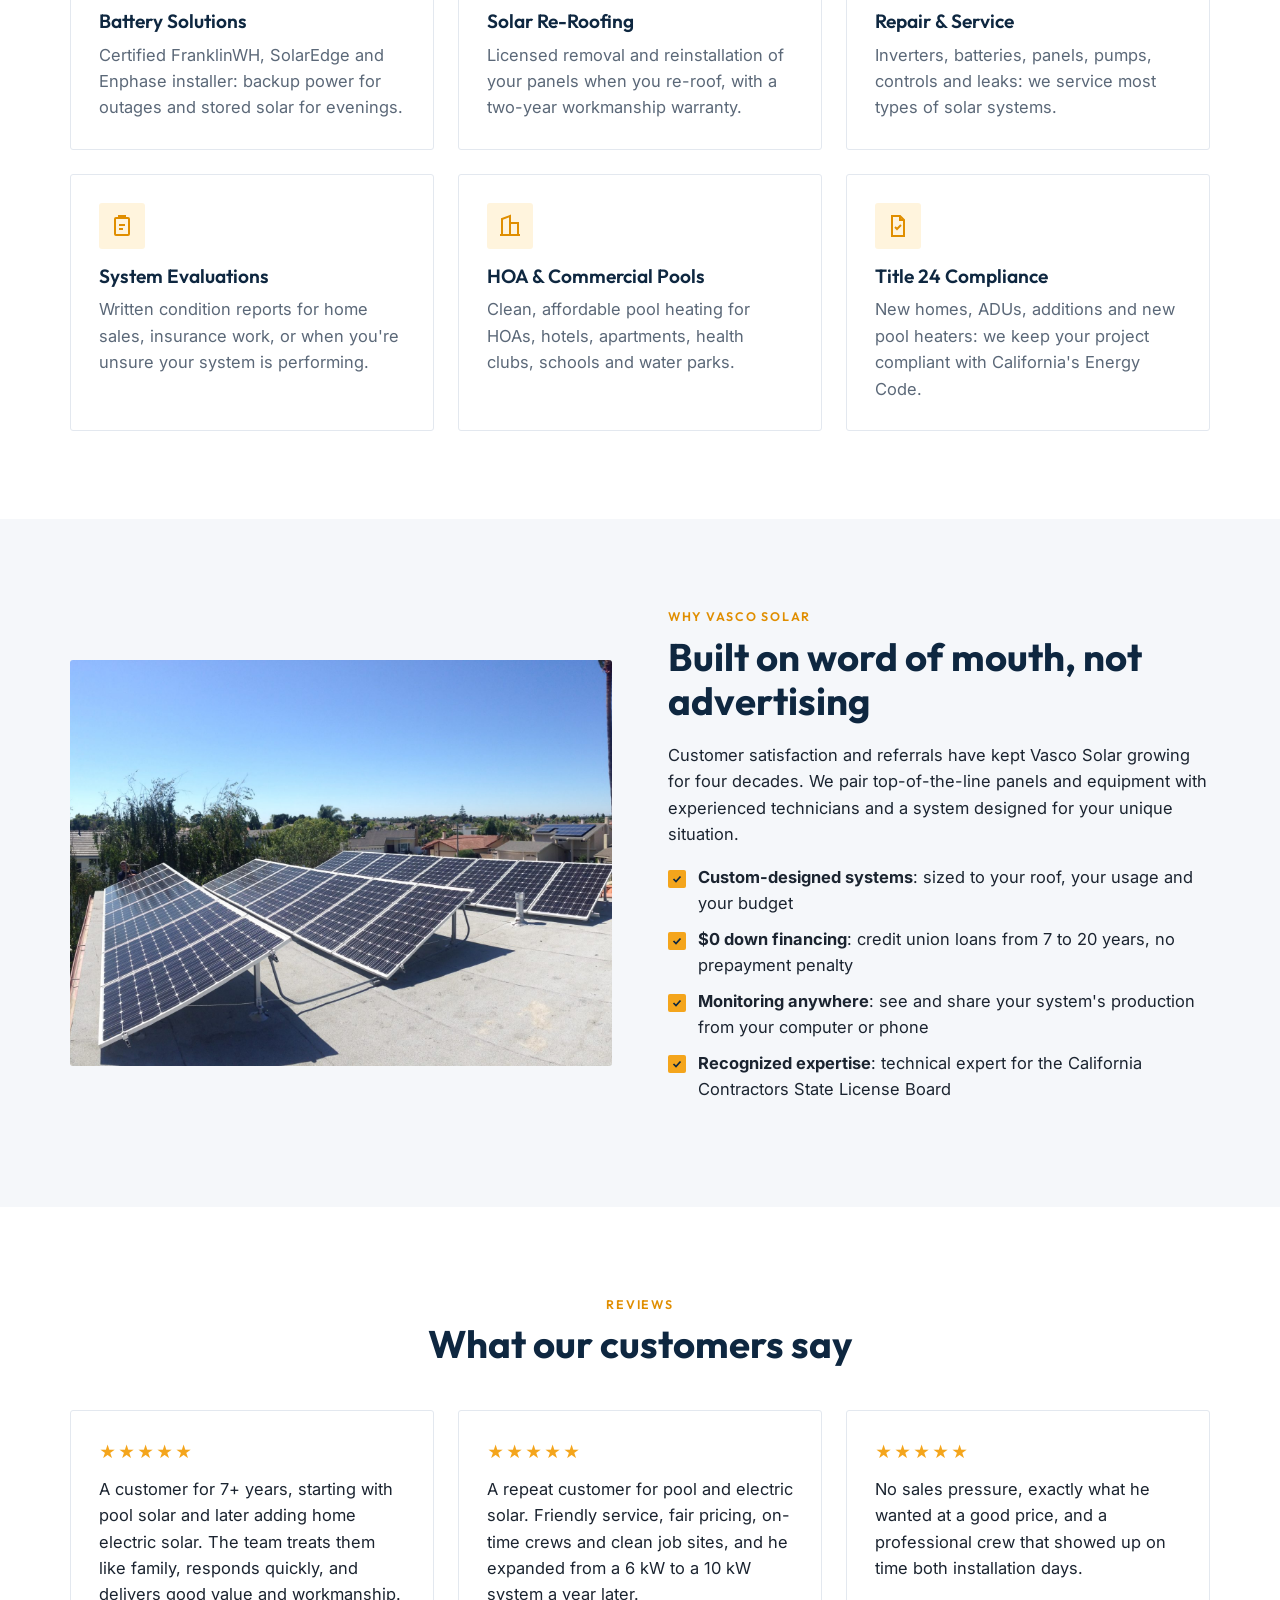
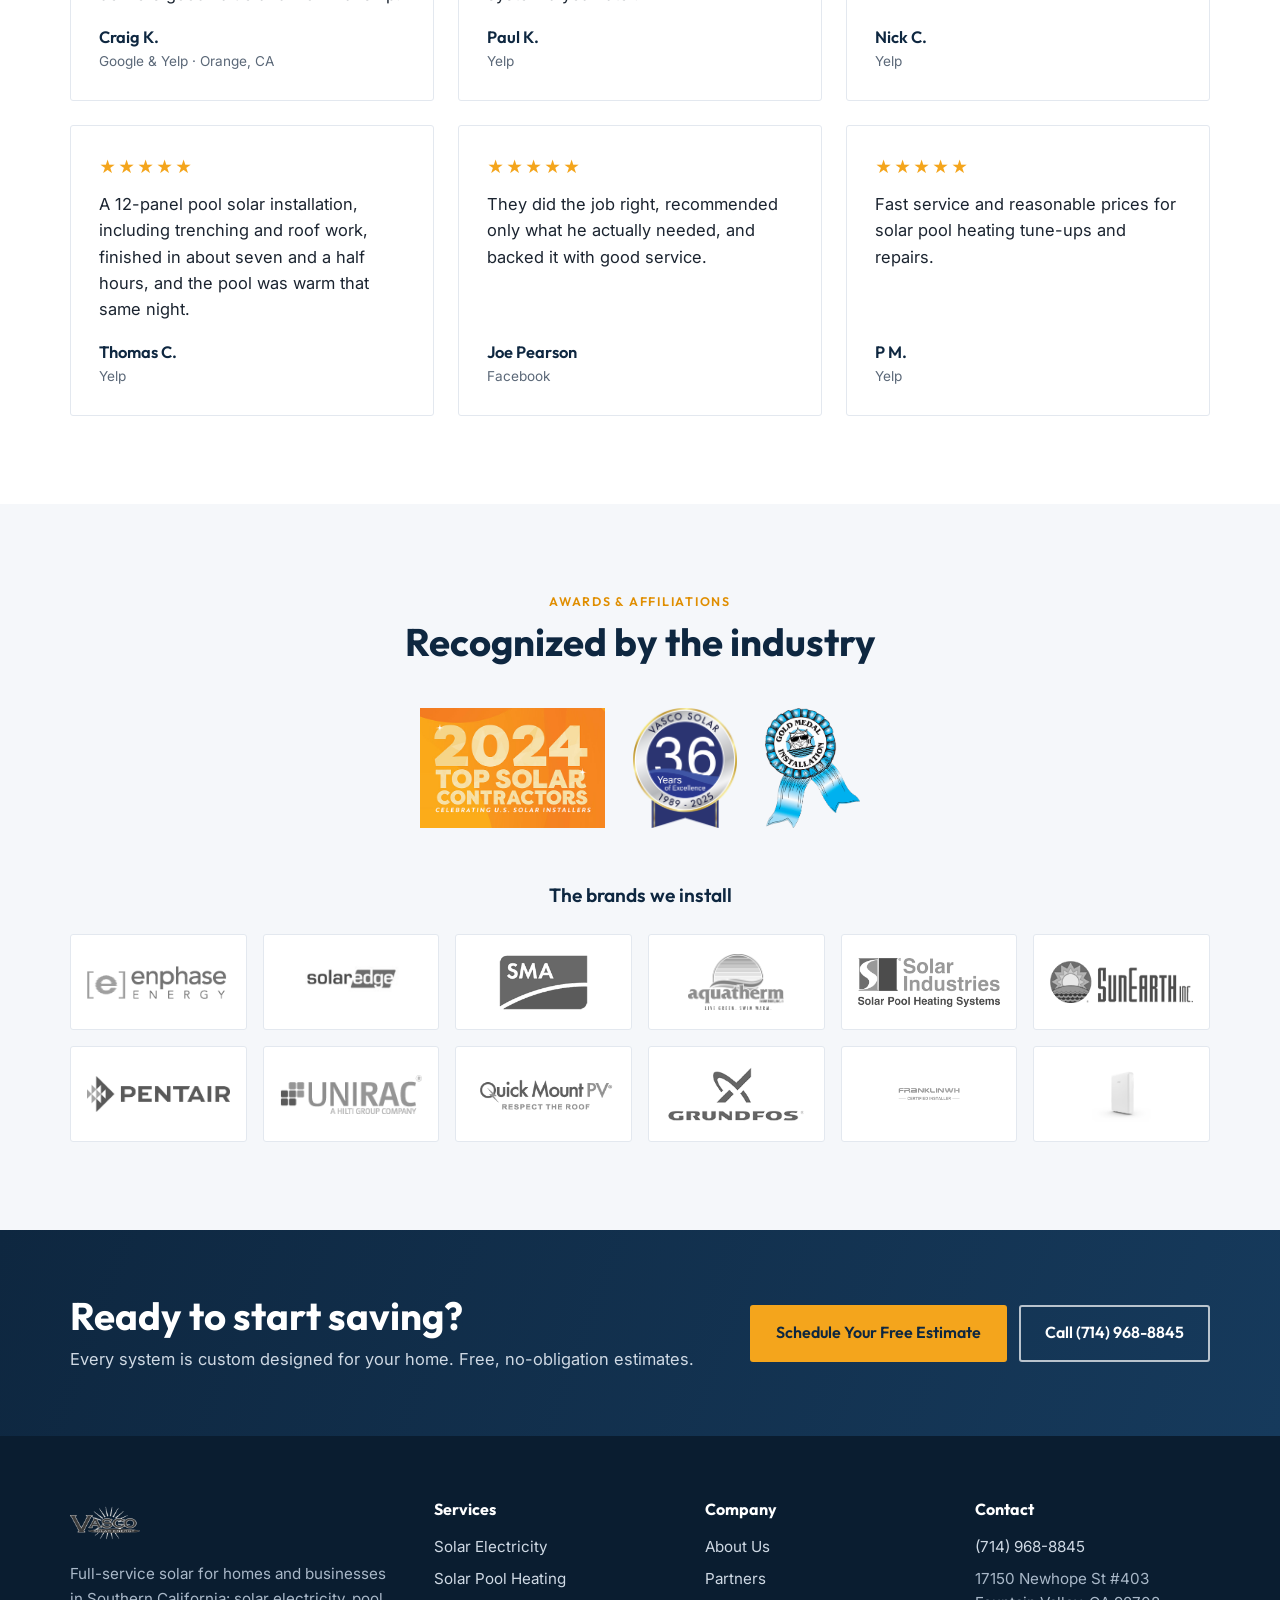
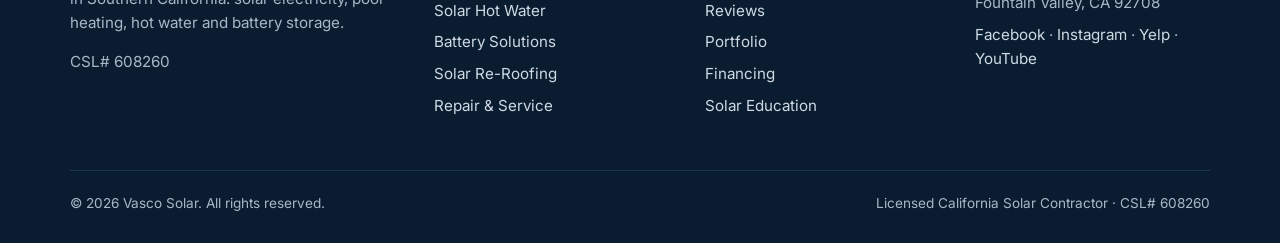
==== commit f4f38c74: "Logo strip loads eagerly; mobile hero, stats and top bar tightened" ====
--- a/index.html
+++ b/index.html
@@ -64,7 +64,7 @@
   <div class="awards"><img src="assets/img/award-top-contractor-2024.jpg" alt="Solar Power World Top Solar Contractor 2024"><img src="assets/img/seal-2025.png" alt="Vasco Solar Seal 2025"><img src="assets/img/gold-medal.png" alt="Aquatherm Gold Medal Installer"></div>
   <div style="height:56px"></div>
   <div class="head center" style="margin-bottom:28px"><h3>The brands we install</h3></div>
-  <div class="logos"><div><img src="assets/img/logo-enphase.png" alt="" loading="lazy"></div><div><img src="assets/img/logo-solaredge.jpg" alt="" loading="lazy"></div><div><img src="assets/img/logo-sma.png" alt="" loading="lazy"></div><div><img src="assets/img/logo-aquatherm.png" alt="" loading="lazy"></div><div><img src="assets/img/logo-si.png" alt="" loading="lazy"></div><div><img src="assets/img/logo-sunearth.png" alt="" loading="lazy"></div><div><img src="assets/img/logo-pentair.jpg" alt="" loading="lazy"></div><div><img src="assets/img/logo-unirac.png" alt="" loading="lazy"></div><div><img src="assets/img/logo-quickmount.png" alt="" loading="lazy"></div><div><img src="assets/img/logo-grundfos.png" alt="" loading="lazy"></div><div><img src="assets/img/cert-franklinwh.png" alt="" loading="lazy"></div><div><img src="assets/img/logo-se-battery.png" alt="" loading="lazy"></div></div>
+  <div class="logos"><div><img src="assets/img/logo-enphase.png" alt=""></div><div><img src="assets/img/logo-solaredge.jpg" alt=""></div><div><img src="assets/img/logo-sma.png" alt=""></div><div><img src="assets/img/logo-aquatherm.png" alt=""></div><div><img src="assets/img/logo-si.png" alt=""></div><div><img src="assets/img/logo-sunearth.png" alt=""></div><div><img src="assets/img/logo-pentair.jpg" alt=""></div><div><img src="assets/img/logo-unirac.png" alt=""></div><div><img src="assets/img/logo-quickmount.png" alt=""></div><div><img src="assets/img/logo-grundfos.png" alt=""></div><div><img src="assets/img/cert-franklinwh.png" alt=""></div><div><img src="assets/img/logo-se-battery.png" alt=""></div></div>
 </div></section>
 
 </main>
--- a/assets/css/site.css
+++ b/assets/css/site.css
@@ -198,3 +198,14 @@
 footer.site .legal{border-top:1px solid #1d3550;margin-top:44px;padding-top:22px;display:flex;justify-content:space-between;flex-wrap:wrap;gap:12px;font-size:.85rem}
 @media (max-width:860px){footer.site .cols{grid-template-columns:1fr 1fr}}
 @media (max-width:520px){footer.site .cols{grid-template-columns:1fr}}
+
+/* small screens */
+@media (max-width:640px){
+  .topbar .wrap>span:first-child{display:none}
+  .topbar .wrap{justify-content:center}
+  .hero{min-height:0}
+  .hero .actions .btn,.cta .actions .btn{width:100%}
+  .stat b{font-size:1.45rem}
+  .stat span{font-size:.82rem}
+  section{padding:64px 0}
+}
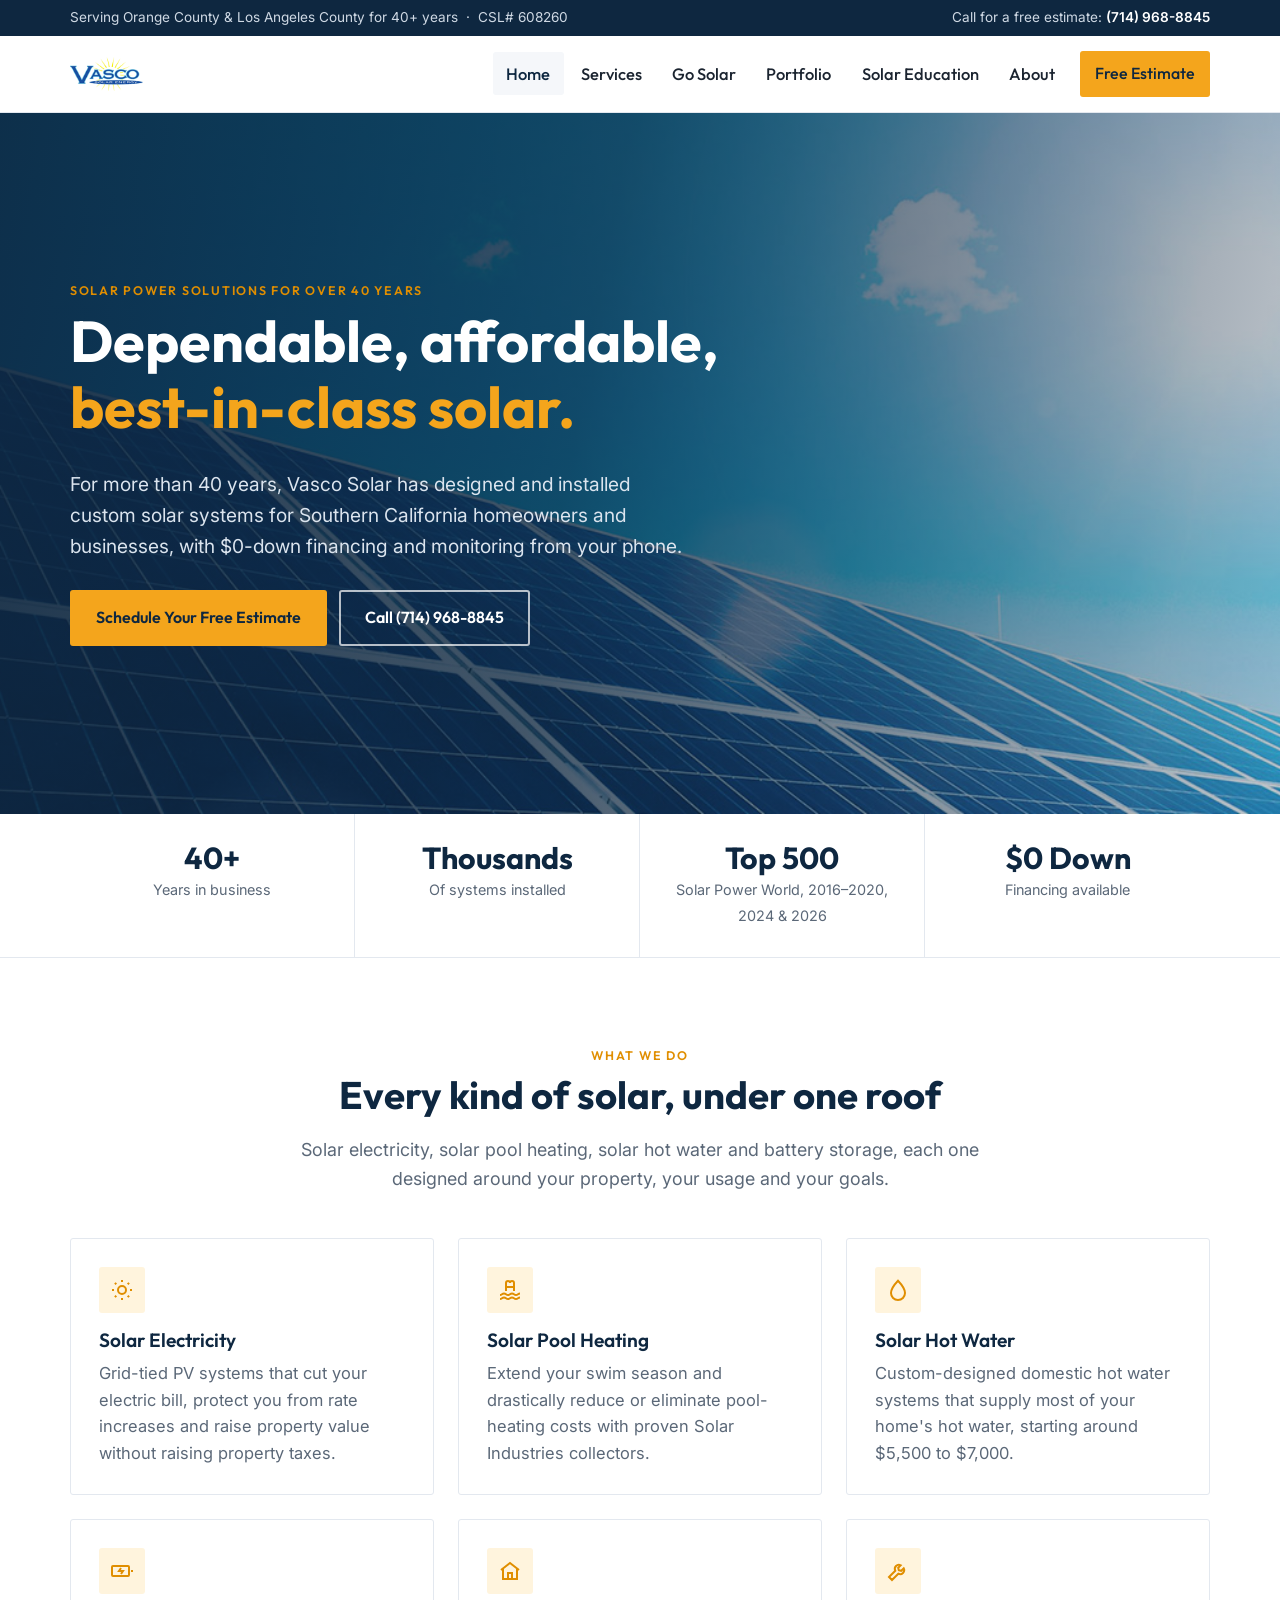
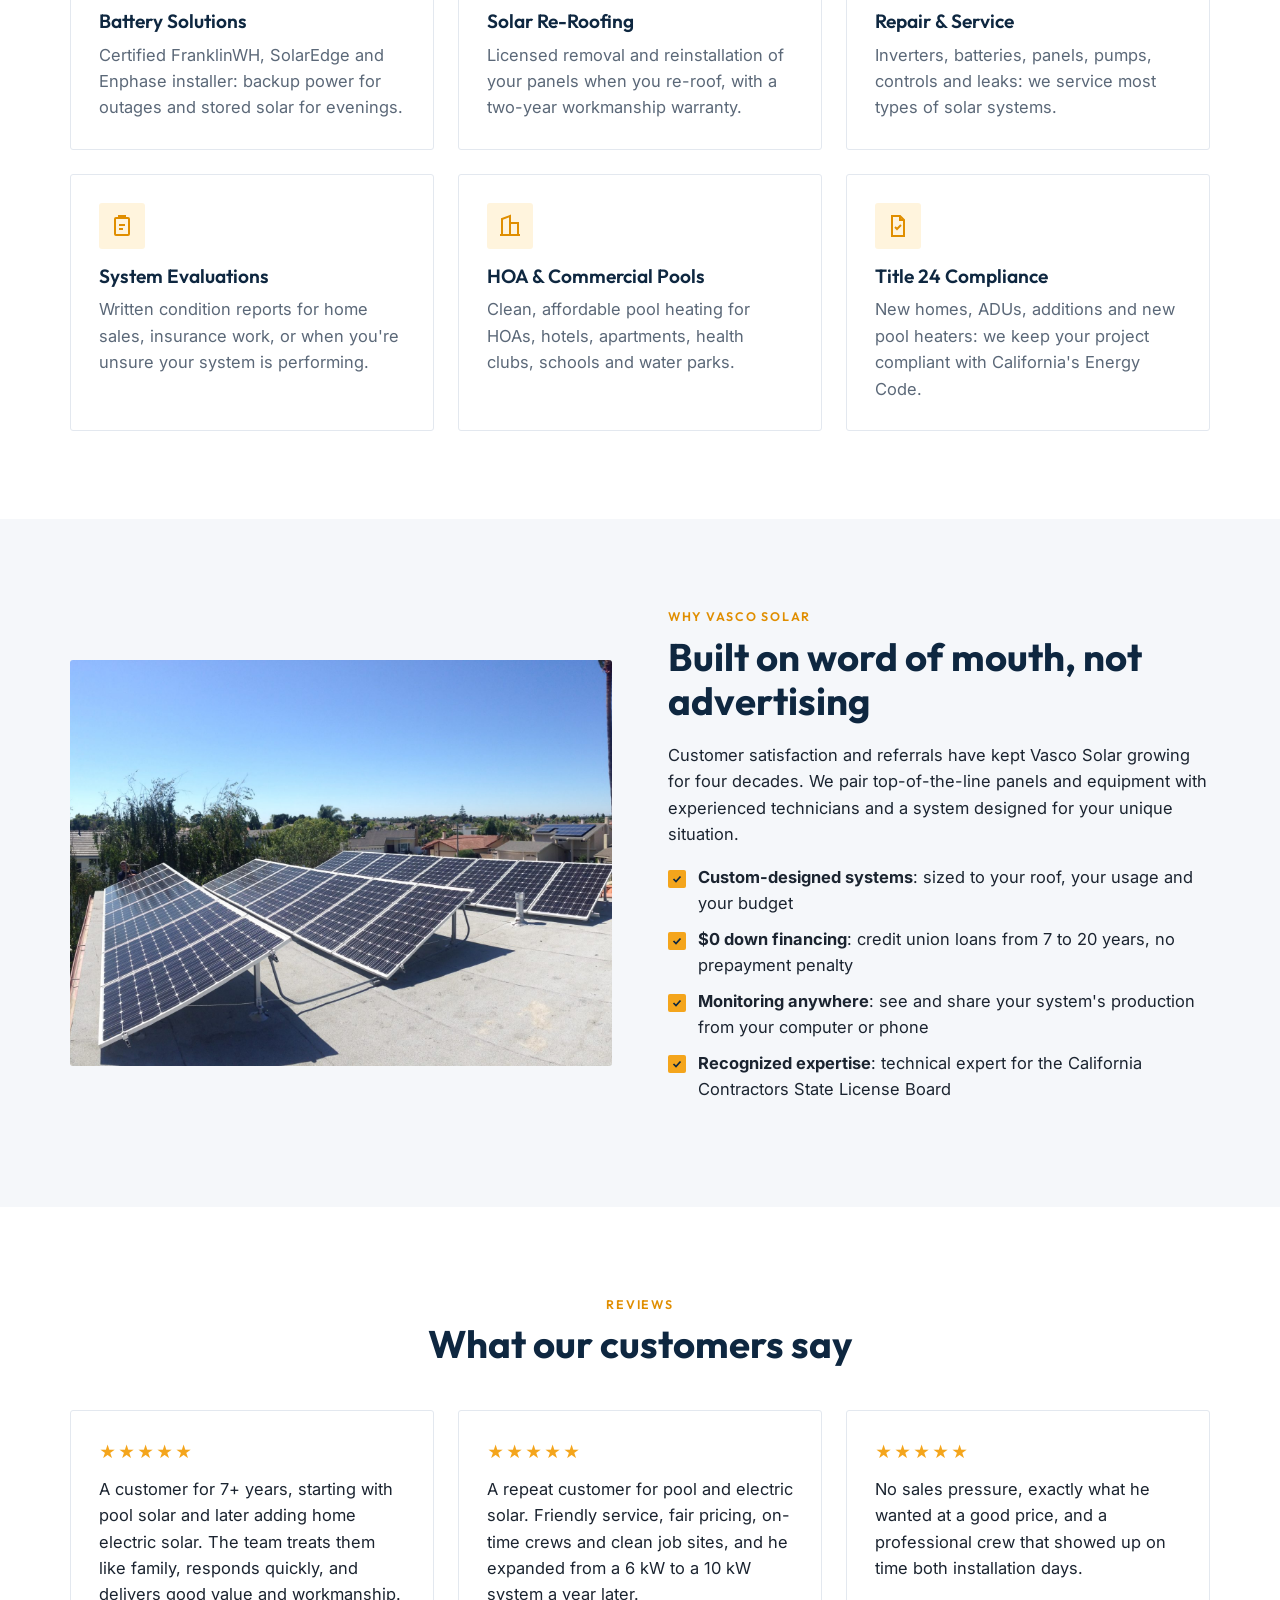
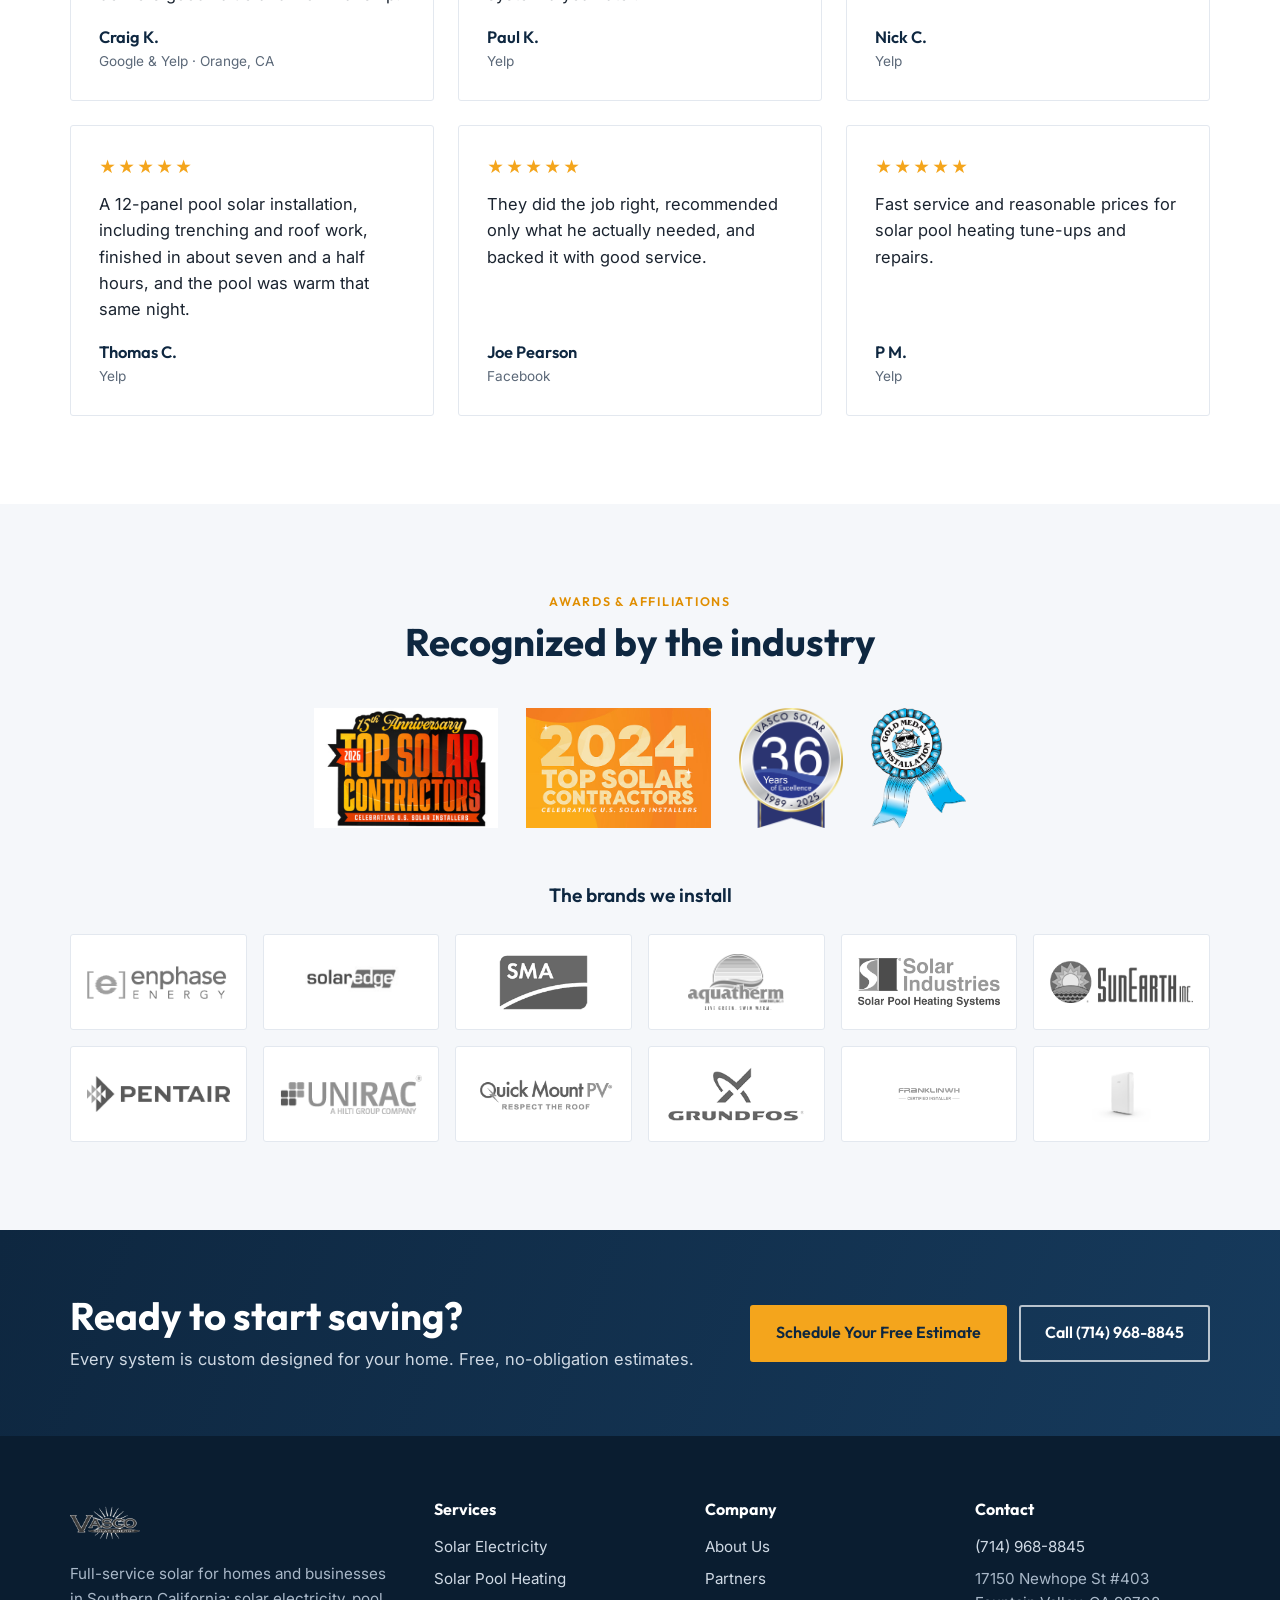
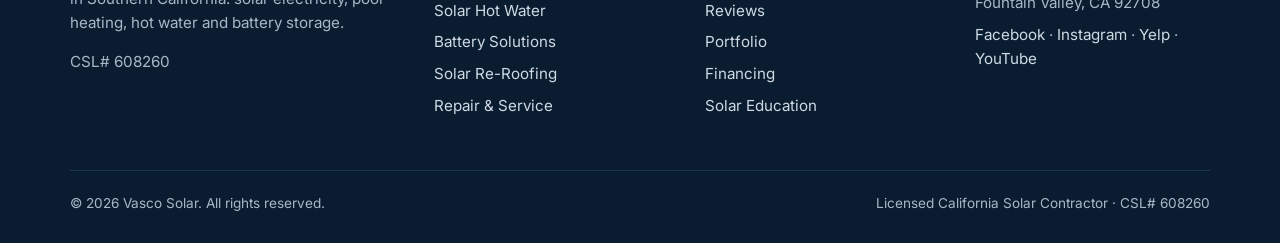
==== commit 046458c3: "Add 2026 Top Solar Contractors badge Co-Authored-By: Claude Opus 5.5 <noreply@anthropic.com> Claude-" ====
--- a/index.html
+++ b/index.html
@@ -32,7 +32,7 @@
 <div class="stats"><div class="wrap">
   <div class="stat"><b>40+</b><span>Years in business</span></div>
   <div class="stat"><b>Thousands</b><span>Of systems installed</span></div>
-  <div class="stat"><b>Top 500</b><span>Solar Power World, 2016–2020 &amp; 2024</span></div>
+  <div class="stat"><b>Top 500</b><span>Solar Power World, 2016–2020, 2024 &amp; 2026</span></div>
   <div class="stat"><b>$0 Down</b><span>Financing available</span></div>
 </div></div>
 
@@ -61,7 +61,7 @@
 
 <section class="alt"><div class="wrap">
   <div class="head center"><span class="eyebrow">Awards &amp; affiliations</span><h2>Recognized by the industry</h2></div>
-  <div class="awards"><img src="assets/img/award-top-contractor-2024.jpg" alt="Solar Power World Top Solar Contractor 2024"><img src="assets/img/seal-2025.png" alt="Vasco Solar Seal 2025"><img src="assets/img/gold-medal.png" alt="Aquatherm Gold Medal Installer"></div>
+  <div class="awards"><img src="assets/img/award-top-contractor-2026.png" alt="Solar Power World Top Solar Contractor 2026"><img src="assets/img/award-top-contractor-2024.jpg" alt="Solar Power World Top Solar Contractor 2024"><img src="assets/img/seal-2025.png" alt="Vasco Solar Seal 2025"><img src="assets/img/gold-medal.png" alt="Aquatherm Gold Medal Installer"></div>
   <div style="height:56px"></div>
   <div class="head center" style="margin-bottom:28px"><h3>The brands we install</h3></div>
   <div class="logos"><div><img src="assets/img/logo-enphase.png" alt=""></div><div><img src="assets/img/logo-solaredge.jpg" alt=""></div><div><img src="assets/img/logo-sma.png" alt=""></div><div><img src="assets/img/logo-aquatherm.png" alt=""></div><div><img src="assets/img/logo-si.png" alt=""></div><div><img src="assets/img/logo-sunearth.png" alt=""></div><div><img src="assets/img/logo-pentair.jpg" alt=""></div><div><img src="assets/img/logo-unirac.png" alt=""></div><div><img src="assets/img/logo-quickmount.png" alt=""></div><div><img src="assets/img/logo-grundfos.png" alt=""></div><div><img src="assets/img/cert-franklinwh.png" alt=""></div><div><img src="assets/img/logo-se-battery.png" alt=""></div></div>
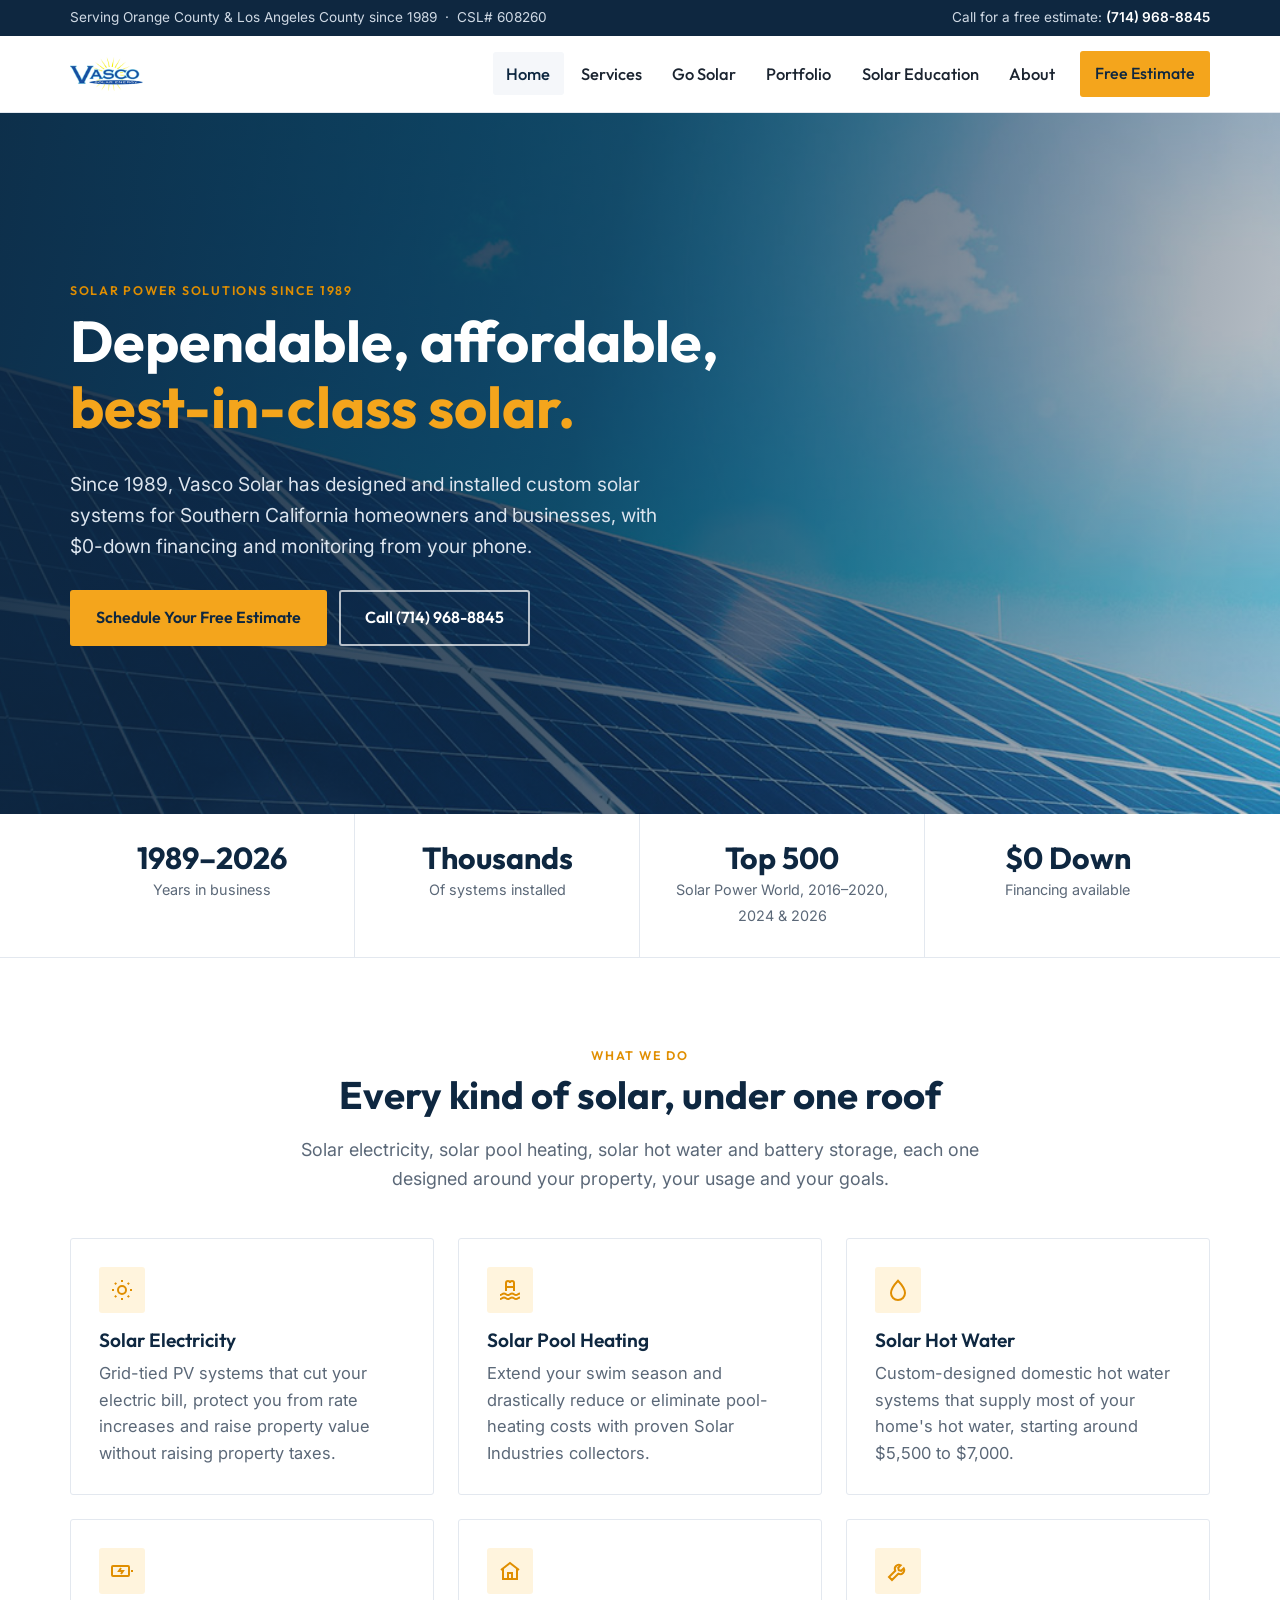
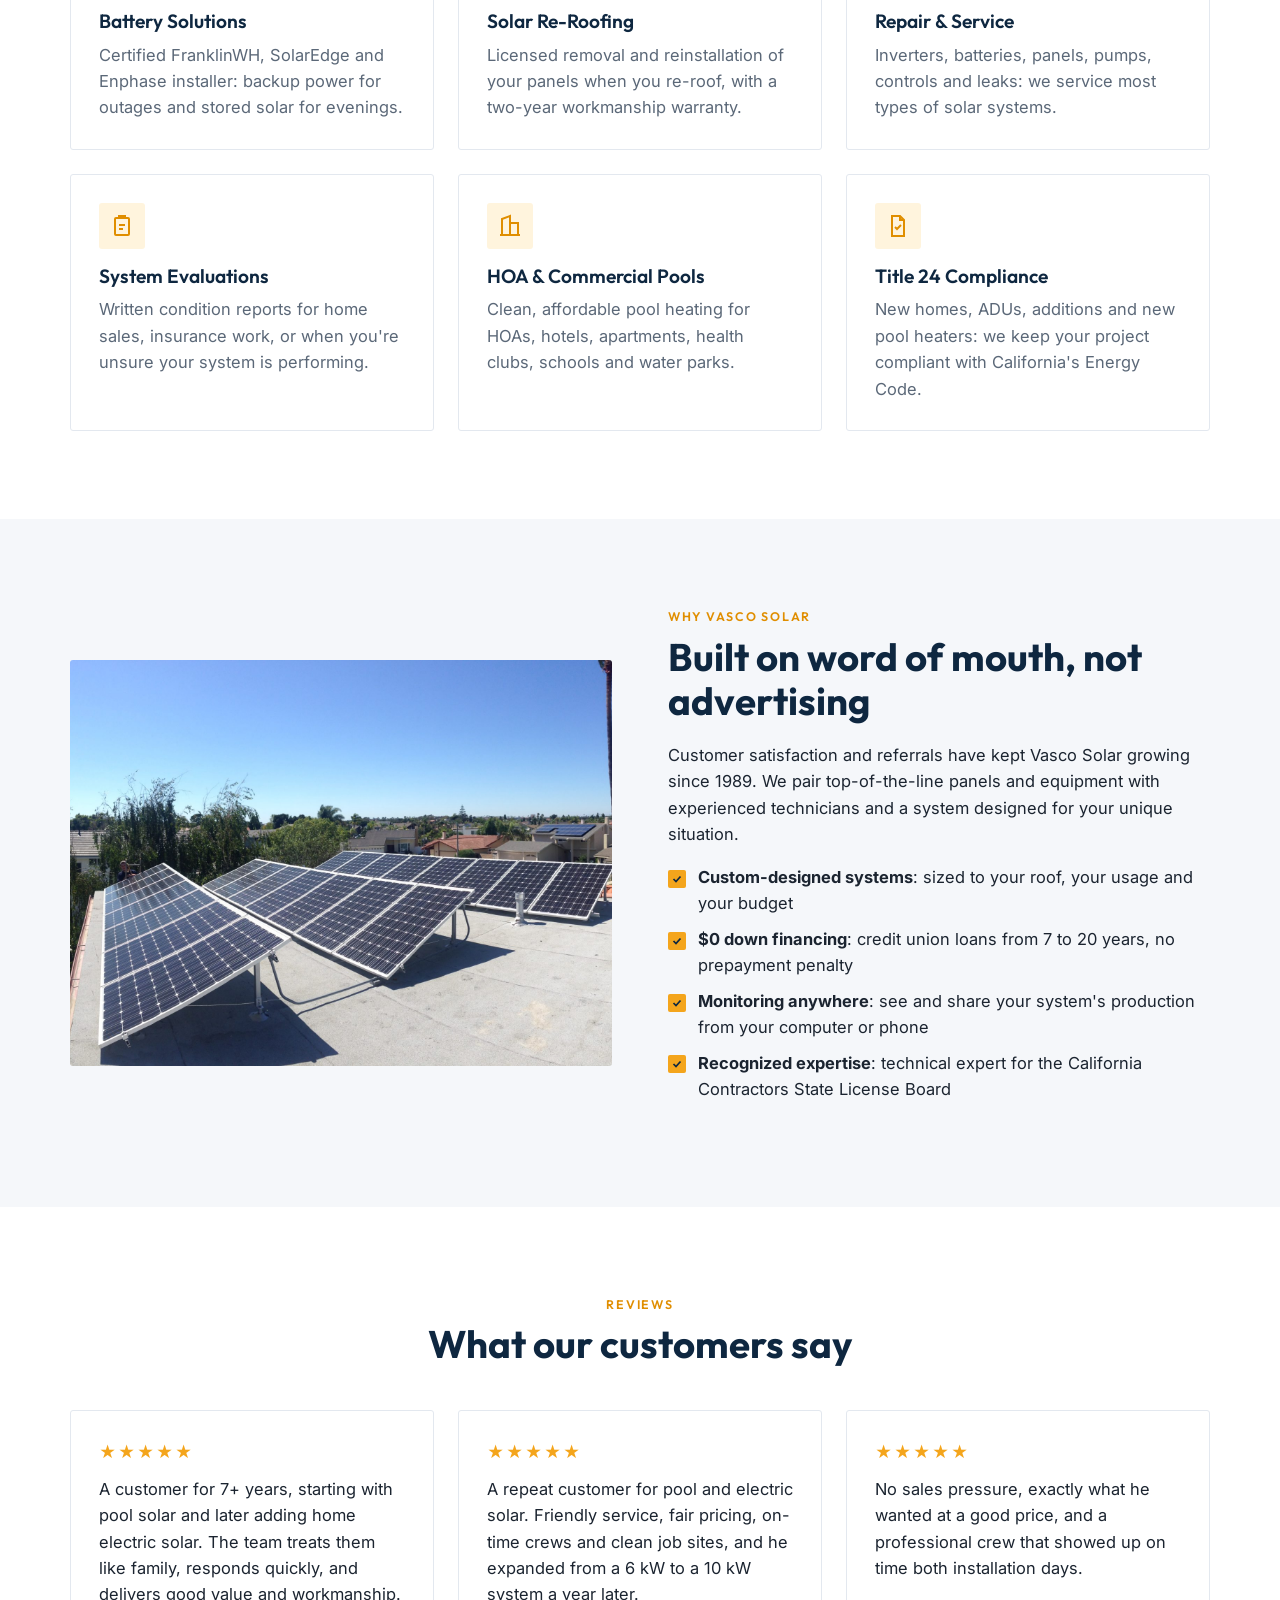
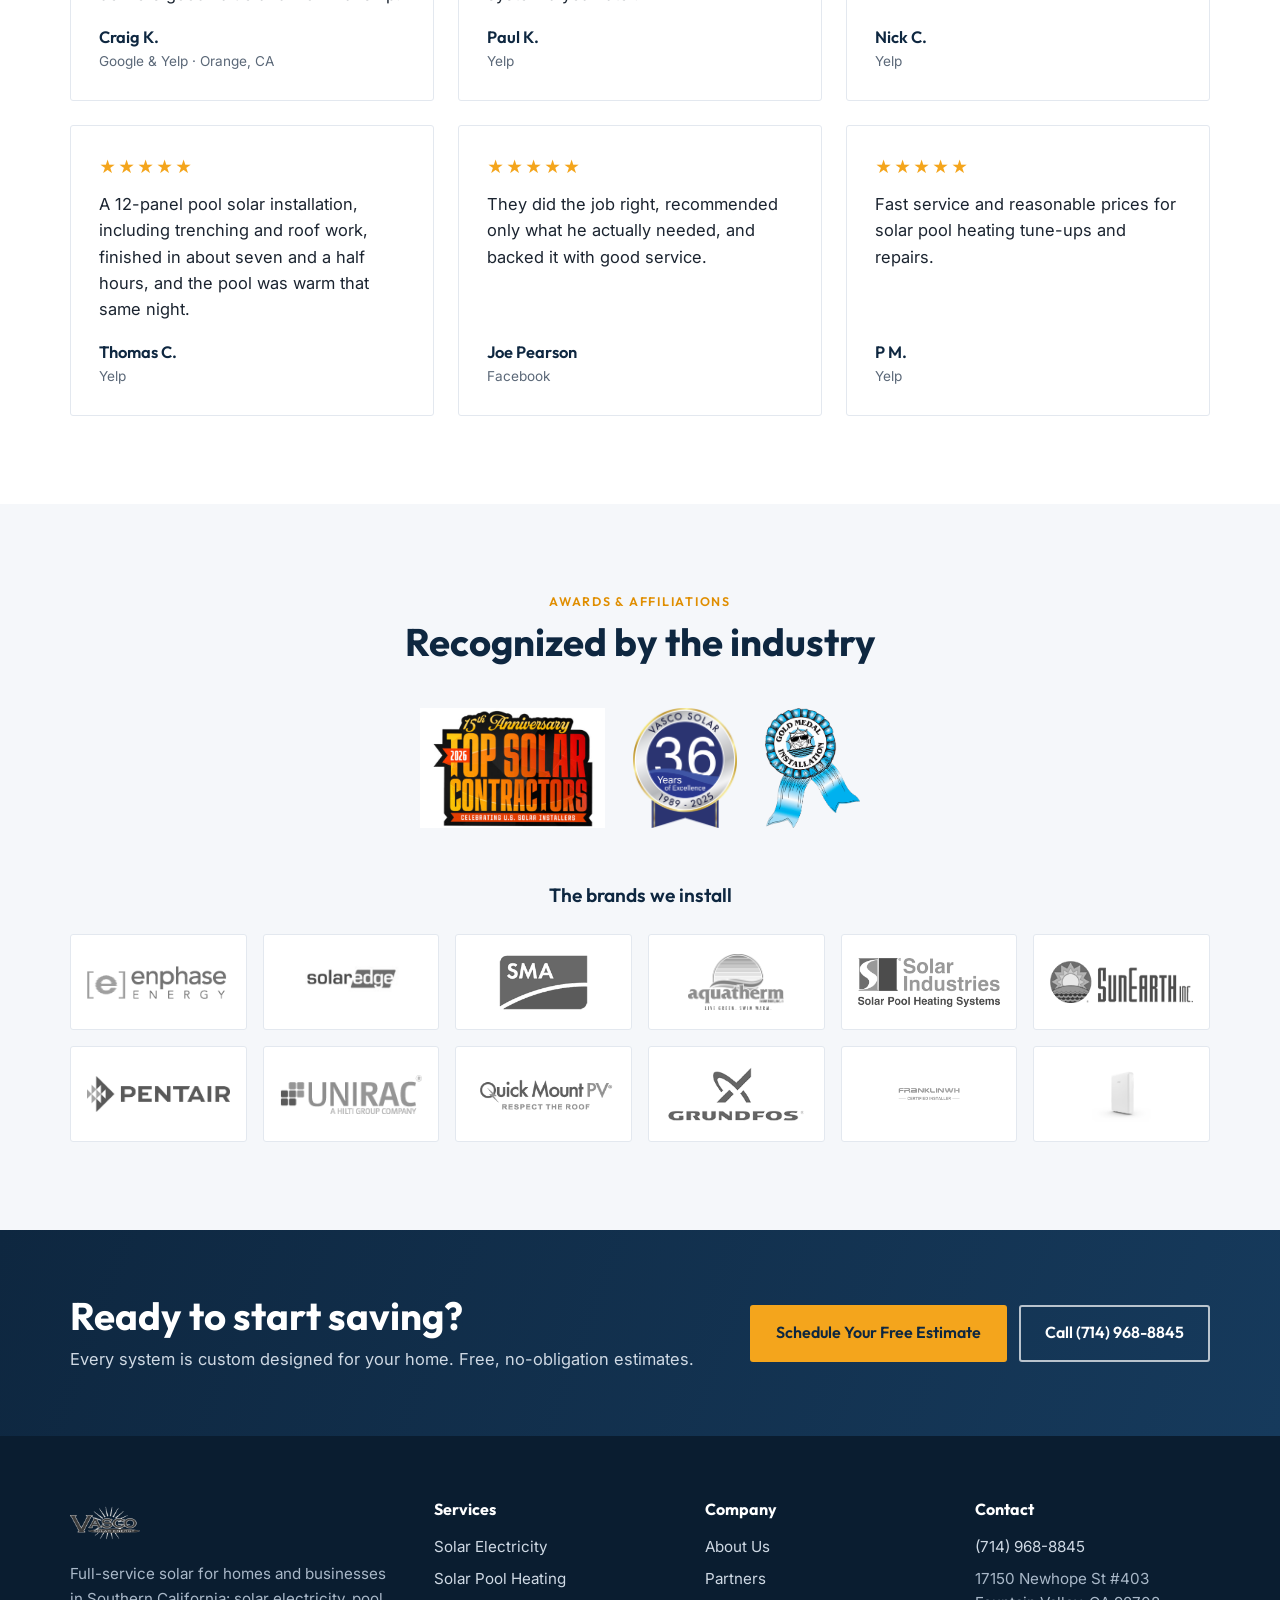
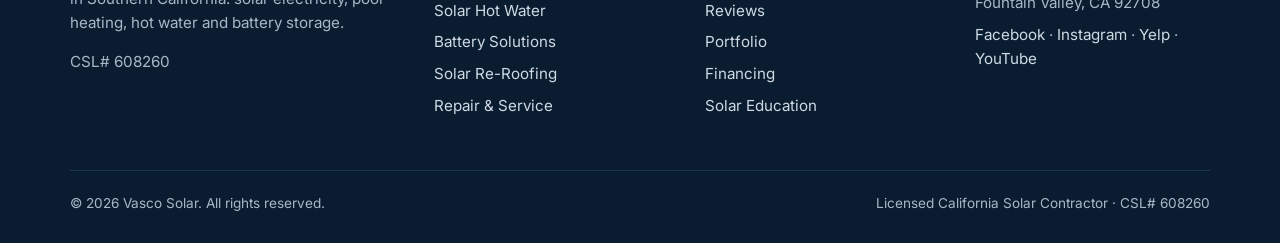
==== commit 1683792d: "Years shown as 1989-2026; 2026 Top Solar Contractors badge replaces 2024 Co-Authored-By: Claude Opus" ====
--- a/index.html
+++ b/index.html
@@ -4,9 +4,9 @@
 <meta charset="utf-8">
 <meta name="viewport" content="width=device-width,initial-scale=1">
 <title>Vasco Solar | Solar Electricity, Pool Heating & Hot Water in Orange County</title>
-<meta name="description" content="Vasco Solar designs and installs solar electricity, solar pool heating, solar hot water and battery systems in Orange County and Los Angeles County.  40+ years.  Free estimates.">
+<meta name="description" content="Vasco Solar designs and installs solar electricity, solar pool heating, solar hot water and battery systems in Orange County and Los Angeles County since 1989.  Free estimates.">
 <meta property="og:title" content="Vasco Solar | Solar Electricity, Pool Heating & Hot Water in Orange County">
-<meta property="og:description" content="Vasco Solar designs and installs solar electricity, solar pool heating, solar hot water and battery systems in Orange County and Los Angeles County.  40+ years.  Free estimates.">
+<meta property="og:description" content="Vasco Solar designs and installs solar electricity, solar pool heating, solar hot water and battery systems in Orange County and Los Angeles County since 1989.  Free estimates.">
 <meta property="og:image" content="assets/img/hero.jpg">
 <link rel="icon" href="assets/img/favicon.ico">
 <link rel="preconnect" href="https://fonts.googleapis.com">
@@ -15,7 +15,7 @@
 <link rel="stylesheet" href="assets/css/site.css">
 </head>
 <body>
-<div class="topbar"><div class="wrap"><span>Serving Orange County &amp; Los Angeles County for 40+ years &nbsp;·&nbsp; CSL# 608260</span><span>Call for a free estimate: <a href="tel:+17149688845">(714) 968-8845</a></span></div></div>
+<div class="topbar"><div class="wrap"><span>Serving Orange County &amp; Los Angeles County since 1989 &nbsp;·&nbsp; CSL# 608260</span><span>Call for a free estimate: <a href="tel:+17149688845">(714) 968-8845</a></span></div></div>
 <header class="site"><div class="wrap">
   <a class="brand" href="index.html"><img src="assets/img/logo.png" alt="Vasco Solar"></a>
   <button class="menu-btn" aria-label="Menu">&#9776;</button>
@@ -24,13 +24,13 @@
 <main>
 
 <section class="hero" style="background-image:url(assets/img/hero.jpg)"><div class="wrap">
-  <span class="eyebrow">Solar power solutions for over 40 years</span>
+  <span class="eyebrow">Solar power solutions since 1989</span>
   <h1>Dependable, affordable, <em>best-in-class solar.</em></h1>
-  <p>For more than 40 years, Vasco Solar has designed and installed custom solar systems for Southern California homeowners and businesses, with $0-down financing and monitoring from your phone.</p>
+  <p>Since 1989, Vasco Solar has designed and installed custom solar systems for Southern California homeowners and businesses, with $0-down financing and monitoring from your phone.</p>
   <div class="actions"><a class="btn btn-sun" href="contact.html">Schedule Your Free Estimate</a><a class="btn btn-ghost" href="tel:+17149688845">Call (714) 968-8845</a></div>
 </div></section>
 <div class="stats"><div class="wrap">
-  <div class="stat"><b>40+</b><span>Years in business</span></div>
+  <div class="stat"><b>1989–2026</b><span>Years in business</span></div>
   <div class="stat"><b>Thousands</b><span>Of systems installed</span></div>
   <div class="stat"><b>Top 500</b><span>Solar Power World, 2016–2020, 2024 &amp; 2026</span></div>
   <div class="stat"><b>$0 Down</b><span>Financing available</span></div>
@@ -45,7 +45,7 @@
 <section class="alt"><div class="wrap split">
   <img src="assets/img/pv-04.jpg" alt="Rooftop solar electric system in Huntington Beach installed by Vasco Solar" loading="lazy">
   <div><span class="eyebrow">Why Vasco Solar</span><h2>Built on word of mouth, not advertising</h2>
-  <p>Customer satisfaction and referrals have kept Vasco Solar growing for four decades.  We pair top-of-the-line panels and equipment with experienced technicians and a system designed for your unique situation.</p>
+  <p>Customer satisfaction and referrals have kept Vasco Solar growing since 1989.  We pair top-of-the-line panels and equipment with experienced technicians and a system designed for your unique situation.</p>
   <ul class="checks">
     <li><b>Custom-designed systems</b>: sized to your roof, your usage and your budget</li>
     <li><b>$0 down financing</b>: credit union loans from 7 to 20 years, no prepayment penalty</li>
@@ -61,7 +61,7 @@
 
 <section class="alt"><div class="wrap">
   <div class="head center"><span class="eyebrow">Awards &amp; affiliations</span><h2>Recognized by the industry</h2></div>
-  <div class="awards"><img src="assets/img/award-top-contractor-2026.png" alt="Solar Power World Top Solar Contractor 2026"><img src="assets/img/award-top-contractor-2024.jpg" alt="Solar Power World Top Solar Contractor 2024"><img src="assets/img/seal-2025.png" alt="Vasco Solar Seal 2025"><img src="assets/img/gold-medal.png" alt="Aquatherm Gold Medal Installer"></div>
+  <div class="awards"><img src="assets/img/award-top-contractor-2026.png" alt="Solar Power World Top Solar Contractor 2026"><img src="assets/img/seal-2025.png" alt="Vasco Solar Seal 2025"><img src="assets/img/gold-medal.png" alt="Aquatherm Gold Medal Installer"></div>
   <div style="height:56px"></div>
   <div class="head center" style="margin-bottom:28px"><h3>The brands we install</h3></div>
   <div class="logos"><div><img src="assets/img/logo-enphase.png" alt=""></div><div><img src="assets/img/logo-solaredge.jpg" alt=""></div><div><img src="assets/img/logo-sma.png" alt=""></div><div><img src="assets/img/logo-aquatherm.png" alt=""></div><div><img src="assets/img/logo-si.png" alt=""></div><div><img src="assets/img/logo-sunearth.png" alt=""></div><div><img src="assets/img/logo-pentair.jpg" alt=""></div><div><img src="assets/img/logo-unirac.png" alt=""></div><div><img src="assets/img/logo-quickmount.png" alt=""></div><div><img src="assets/img/logo-grundfos.png" alt=""></div><div><img src="assets/img/cert-franklinwh.png" alt=""></div><div><img src="assets/img/logo-se-battery.png" alt=""></div></div>
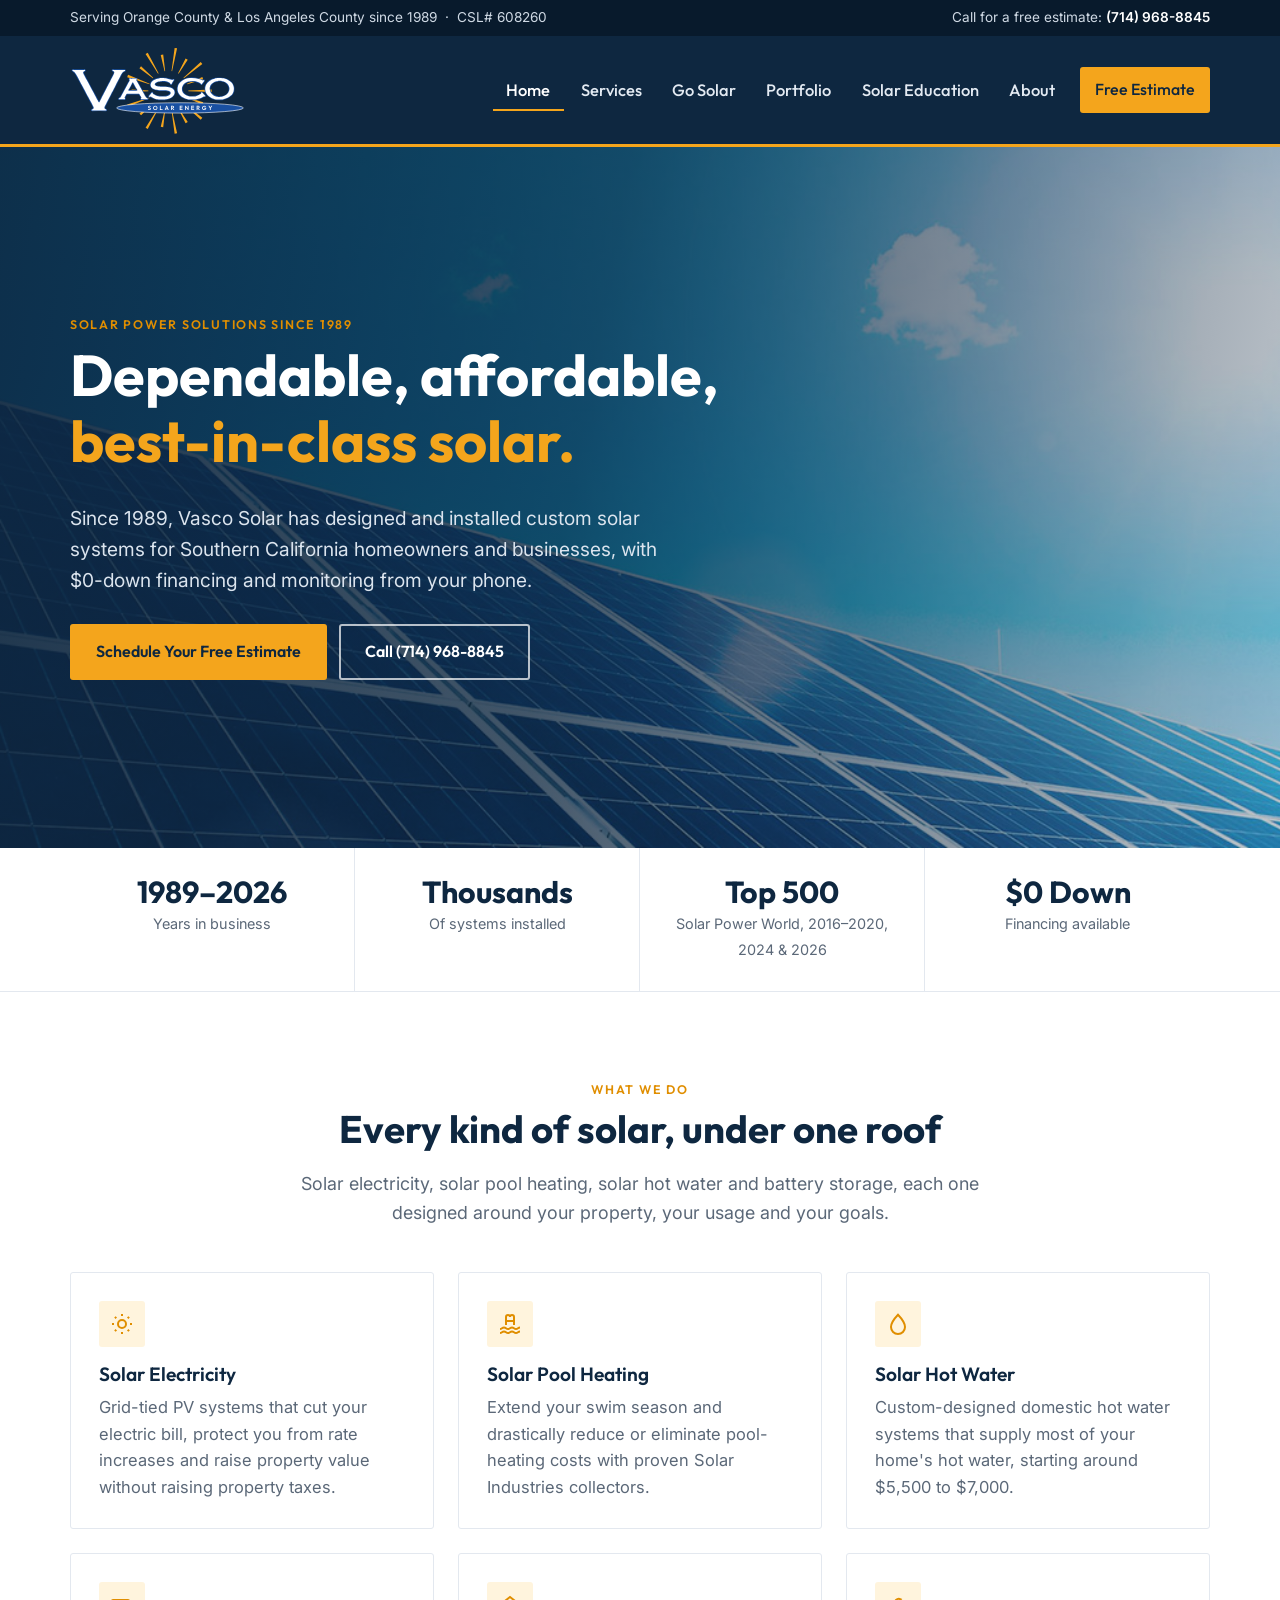
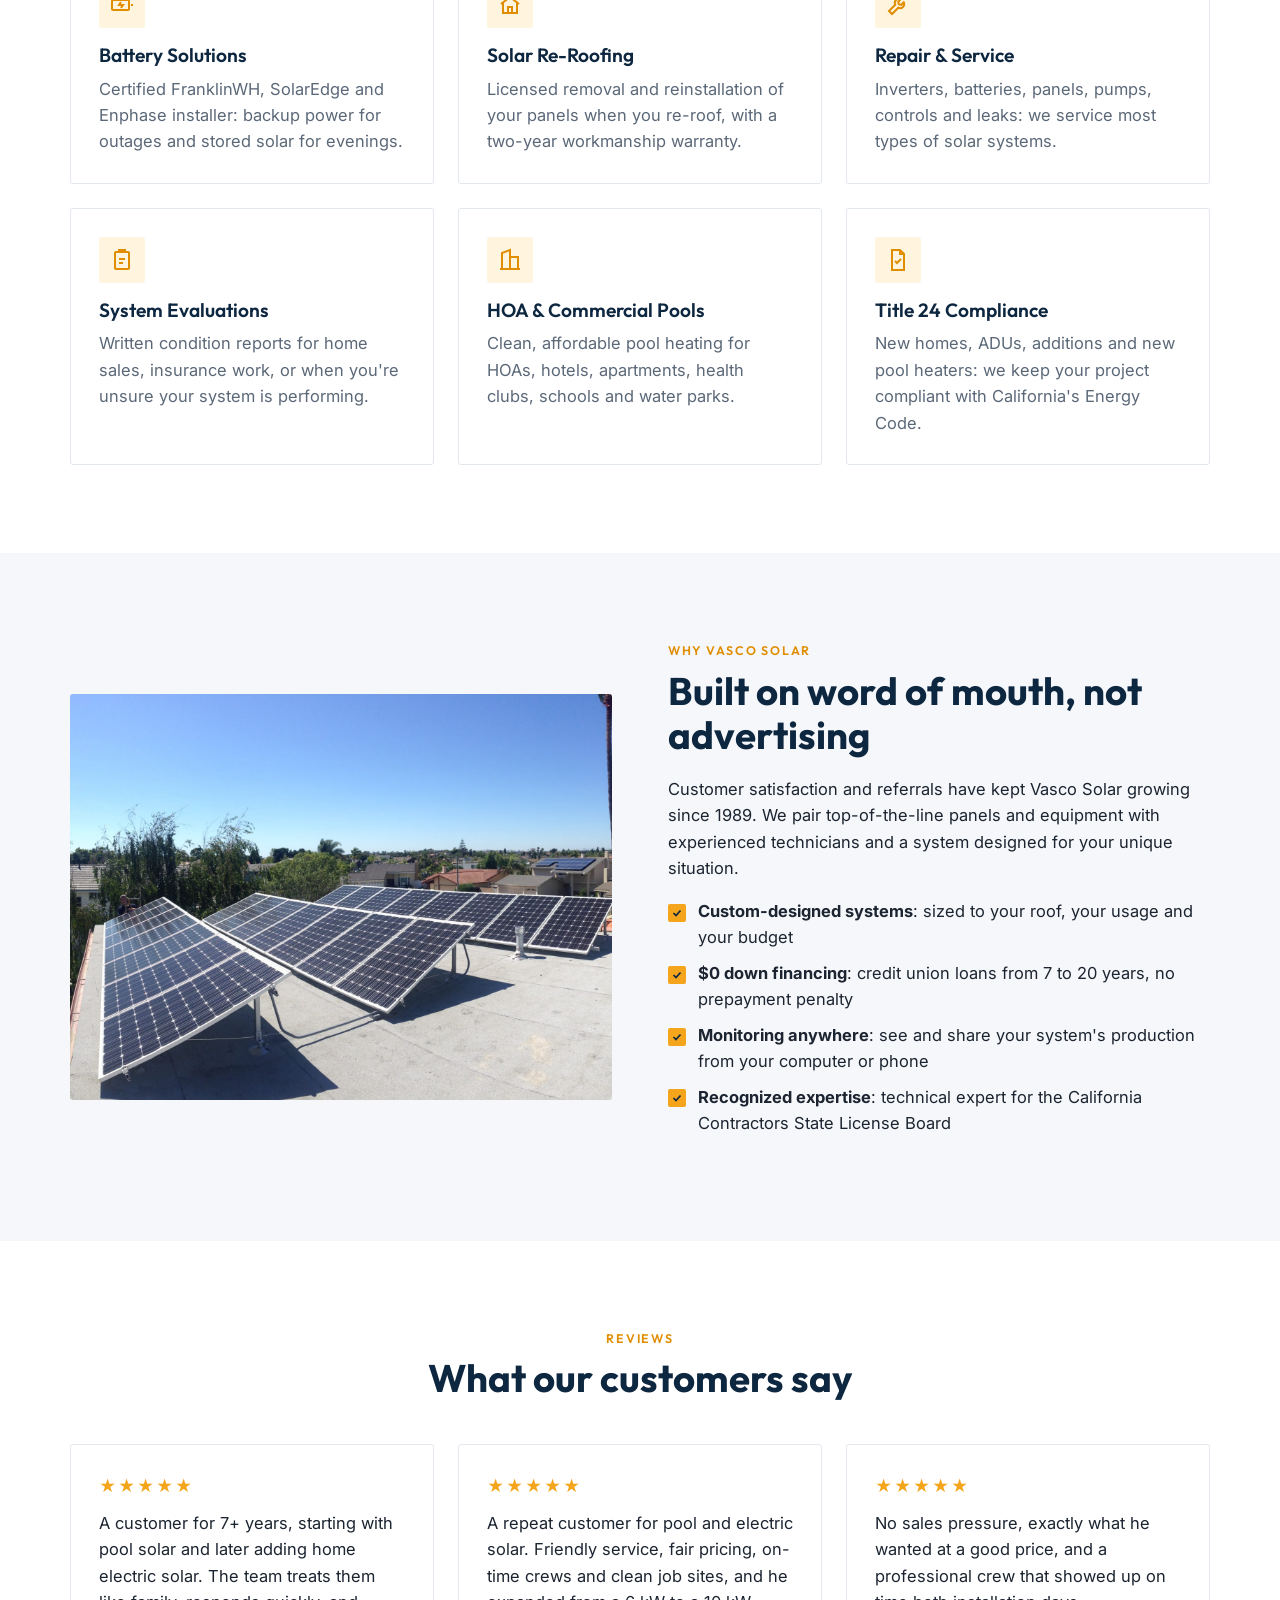
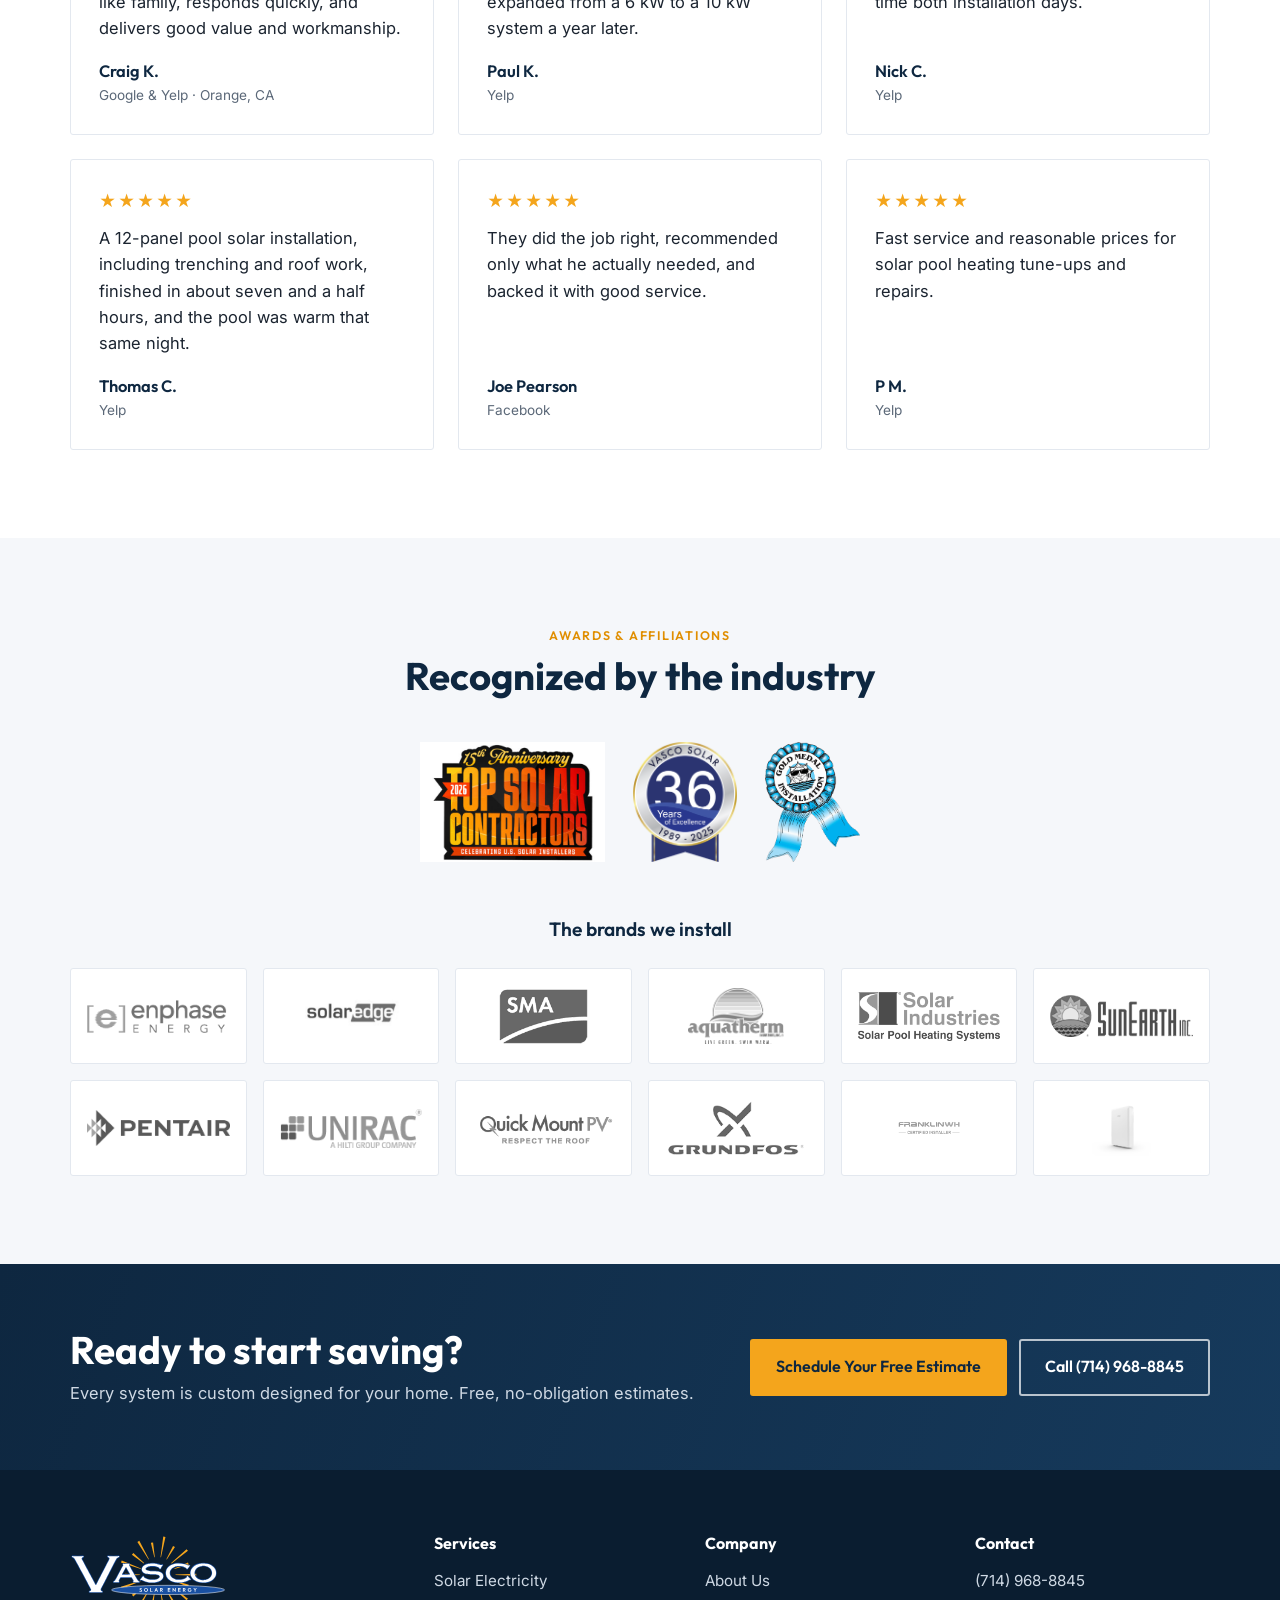
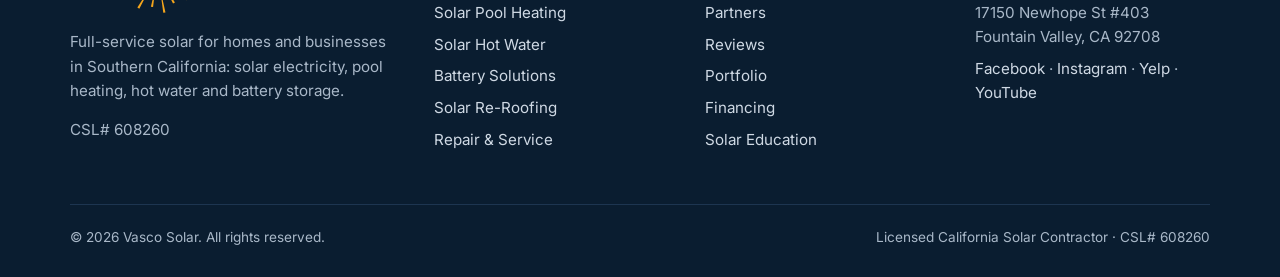
==== commit a406c4e2: "California Solar Rules section; vector logo redraw with reversed version on a dark header Co-Authore" ====
--- a/index.html
+++ b/index.html
@@ -17,7 +17,7 @@
 <body>
 <div class="topbar"><div class="wrap"><span>Serving Orange County &amp; Los Angeles County since 1989 &nbsp;·&nbsp; CSL# 608260</span><span>Call for a free estimate: <a href="tel:+17149688845">(714) 968-8845</a></span></div></div>
 <header class="site"><div class="wrap">
-  <a class="brand" href="index.html"><img src="assets/img/logo.png" alt="Vasco Solar"></a>
+  <a class="brand" href="index.html"><img src="assets/img/vasco-logo-reverse.svg" alt="Vasco Solar Energy"></a>
   <button class="menu-btn" aria-label="Menu">&#9776;</button>
   <nav class="main"><a href="index.html" class="active">Home</a><a href="services.html">Services</a><a href="go-solar.html">Go Solar</a><a href="portfolio.html">Portfolio</a><a href="learn.html">Solar Education</a><a href="about.html">About</a><a class="btn btn-sun" href="contact.html">Free Estimate</a></nav>
 </div></header>
@@ -74,7 +74,7 @@
 </div></section>
 <footer class="site"><div class="wrap">
   <div class="cols">
-    <div><img class="logo-bw" src="assets/img/logo-bw.png" alt="Vasco Solar">
+    <div><img class="logo-bw" src="assets/img/vasco-logo-reverse.svg" alt="Vasco Solar Energy">
       <p>Full-service solar for homes and businesses in Southern California: solar electricity, pool heating, hot water and battery storage.</p>
       <p>CSL# 608260</p></div>
     <div><h4>Services</h4><ul>
--- a/assets/css/site.css
+++ b/assets/css/site.css
@@ -209,3 +209,54 @@
   .stat span{font-size:.82rem}
   section{padding:64px 0}
 }
+
+/* larger logo */
+html{scroll-padding-top:116px}
+header.site .wrap{height:104px}
+.brand img{height:84px}
+.subnav{top:104px}
+footer.site .logo-bw{height:68px}
+@media (max-width:980px){nav.main{top:104px}}
+@media (max-width:640px){
+  html{scroll-padding-top:92px}
+  header.site .wrap{height:80px}
+  .brand img{height:60px}
+  .subnav{top:80px}
+  nav.main{top:80px}
+}
+
+/* California solar rules table */
+.table-scroll{overflow-x:auto;margin-top:20px;border:1px solid var(--line);border-radius:var(--radius)}
+table.rules{border:0;min-width:900px}
+table.rules td:nth-child(1){width:20%}
+table.rules td:nth-child(2),table.rules td:nth-child(3){white-space:nowrap}
+table.rules td:nth-child(4){color:var(--muted);font-size:.95rem}
+table.rules td:nth-child(5){width:16%;font-size:.9rem}
+.reviewed{font-size:.88rem;color:var(--muted);margin:0}
+.chip{display:inline-block;padding:.2em .6em;border-radius:2px;font-size:.8rem;font-weight:600;font-family:var(--head)}
+.chip-active{background:#e6f4ea;color:#1d5c34}
+.chip-ending{background:#fdecc8;color:#8a5300}
+.chip-coming{background:#e3eefb;color:#164a85}
+.chip-ended{background:#eceff3;color:#55606e}
+
+/* dark header so the logo reads */
+.topbar{background:#081a2c}
+header.site{background:var(--navy);border-bottom:3px solid var(--sun);backdrop-filter:none}
+header.site .wrap{height:108px}
+.brand img{height:90px;width:auto}
+nav.main a{color:#e3eaf2}
+nav.main a:hover{color:#fff;background:rgba(255,255,255,.08)}
+nav.main a.active{color:#fff;background:transparent;box-shadow:inset 0 -2px 0 var(--sun);border-radius:0}
+nav.main a.btn{color:var(--navy);box-shadow:none;border-radius:var(--radius)}
+.menu-btn{color:#fff;border-color:rgba(255,255,255,.3)}
+.subnav{top:111px}
+html{scroll-padding-top:124px}
+footer.site .logo-bw{height:80px}
+@media (max-width:980px){nav.main{top:111px;background:var(--navy);border-bottom:3px solid var(--sun)}}
+@media (max-width:640px){
+  header.site .wrap{height:84px}
+  .brand img{height:66px}
+  .subnav{top:87px}
+  nav.main{top:87px}
+  html{scroll-padding-top:98px}
+}
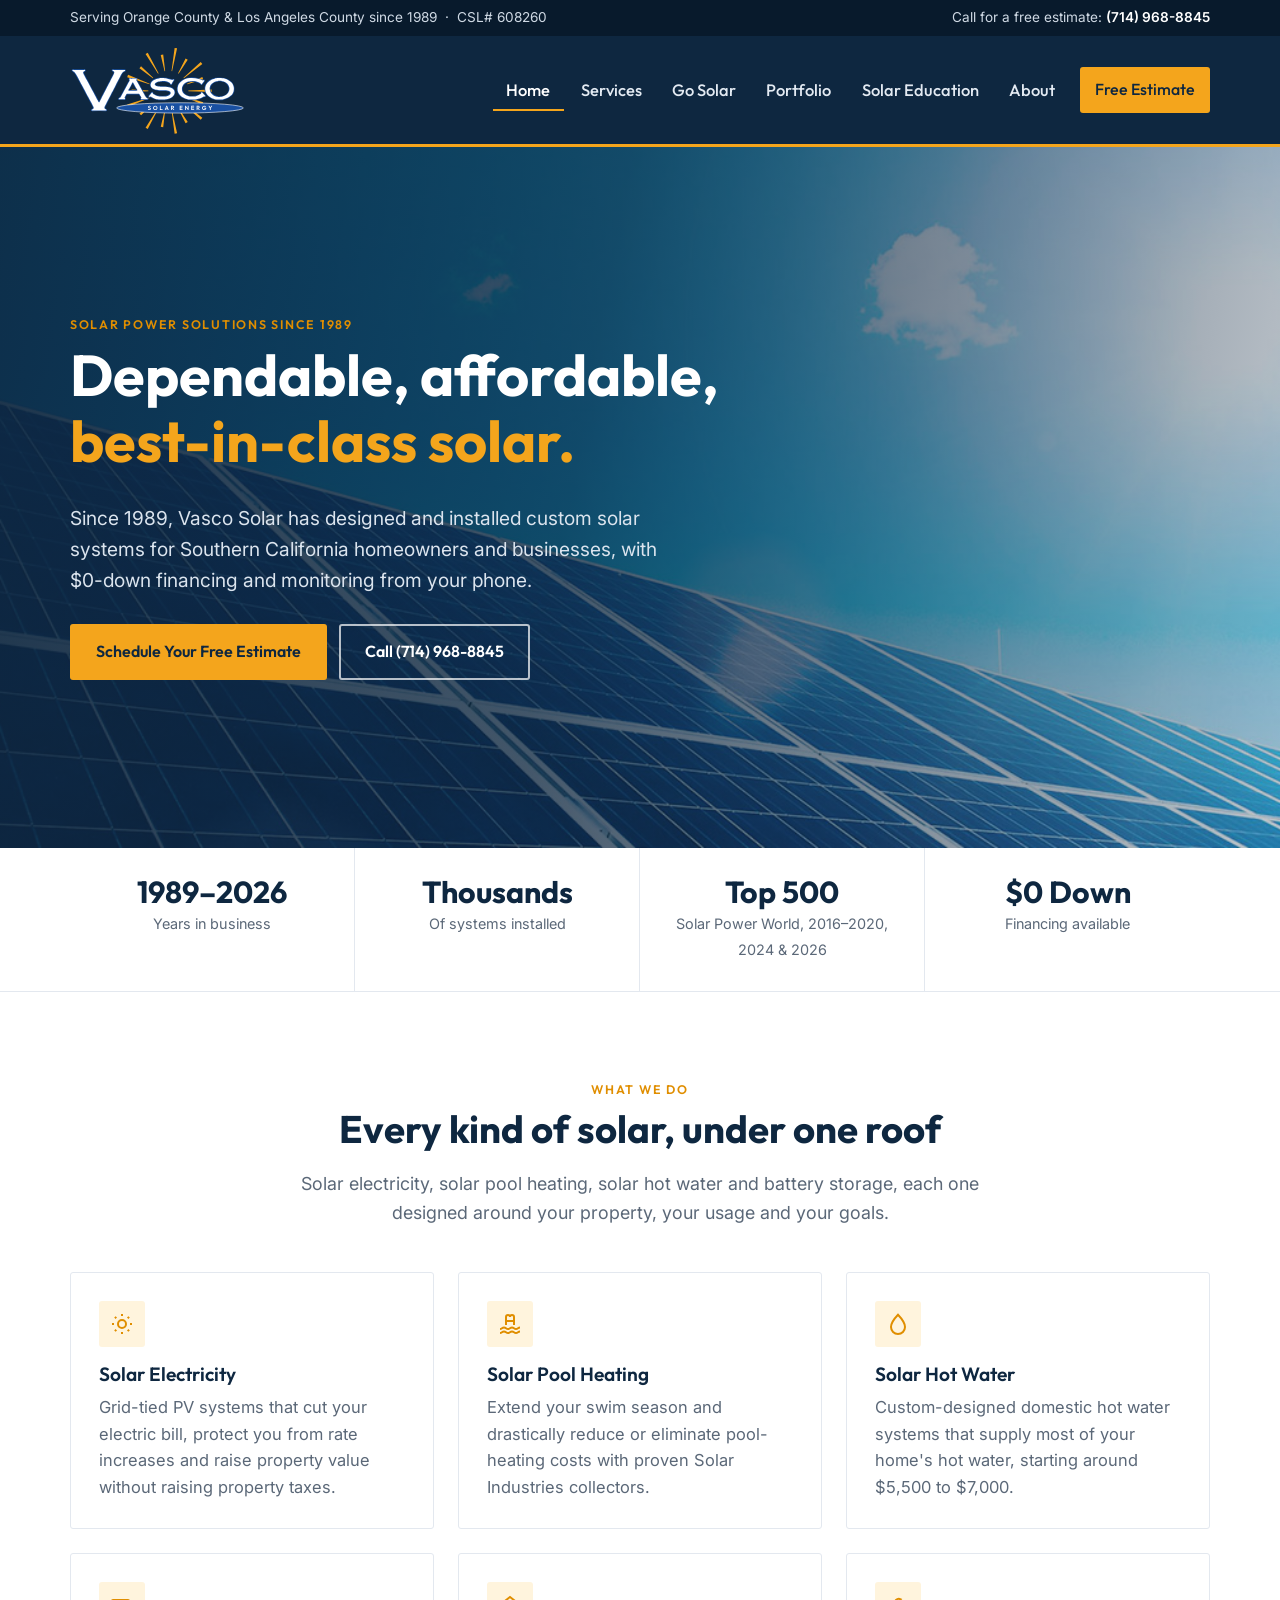
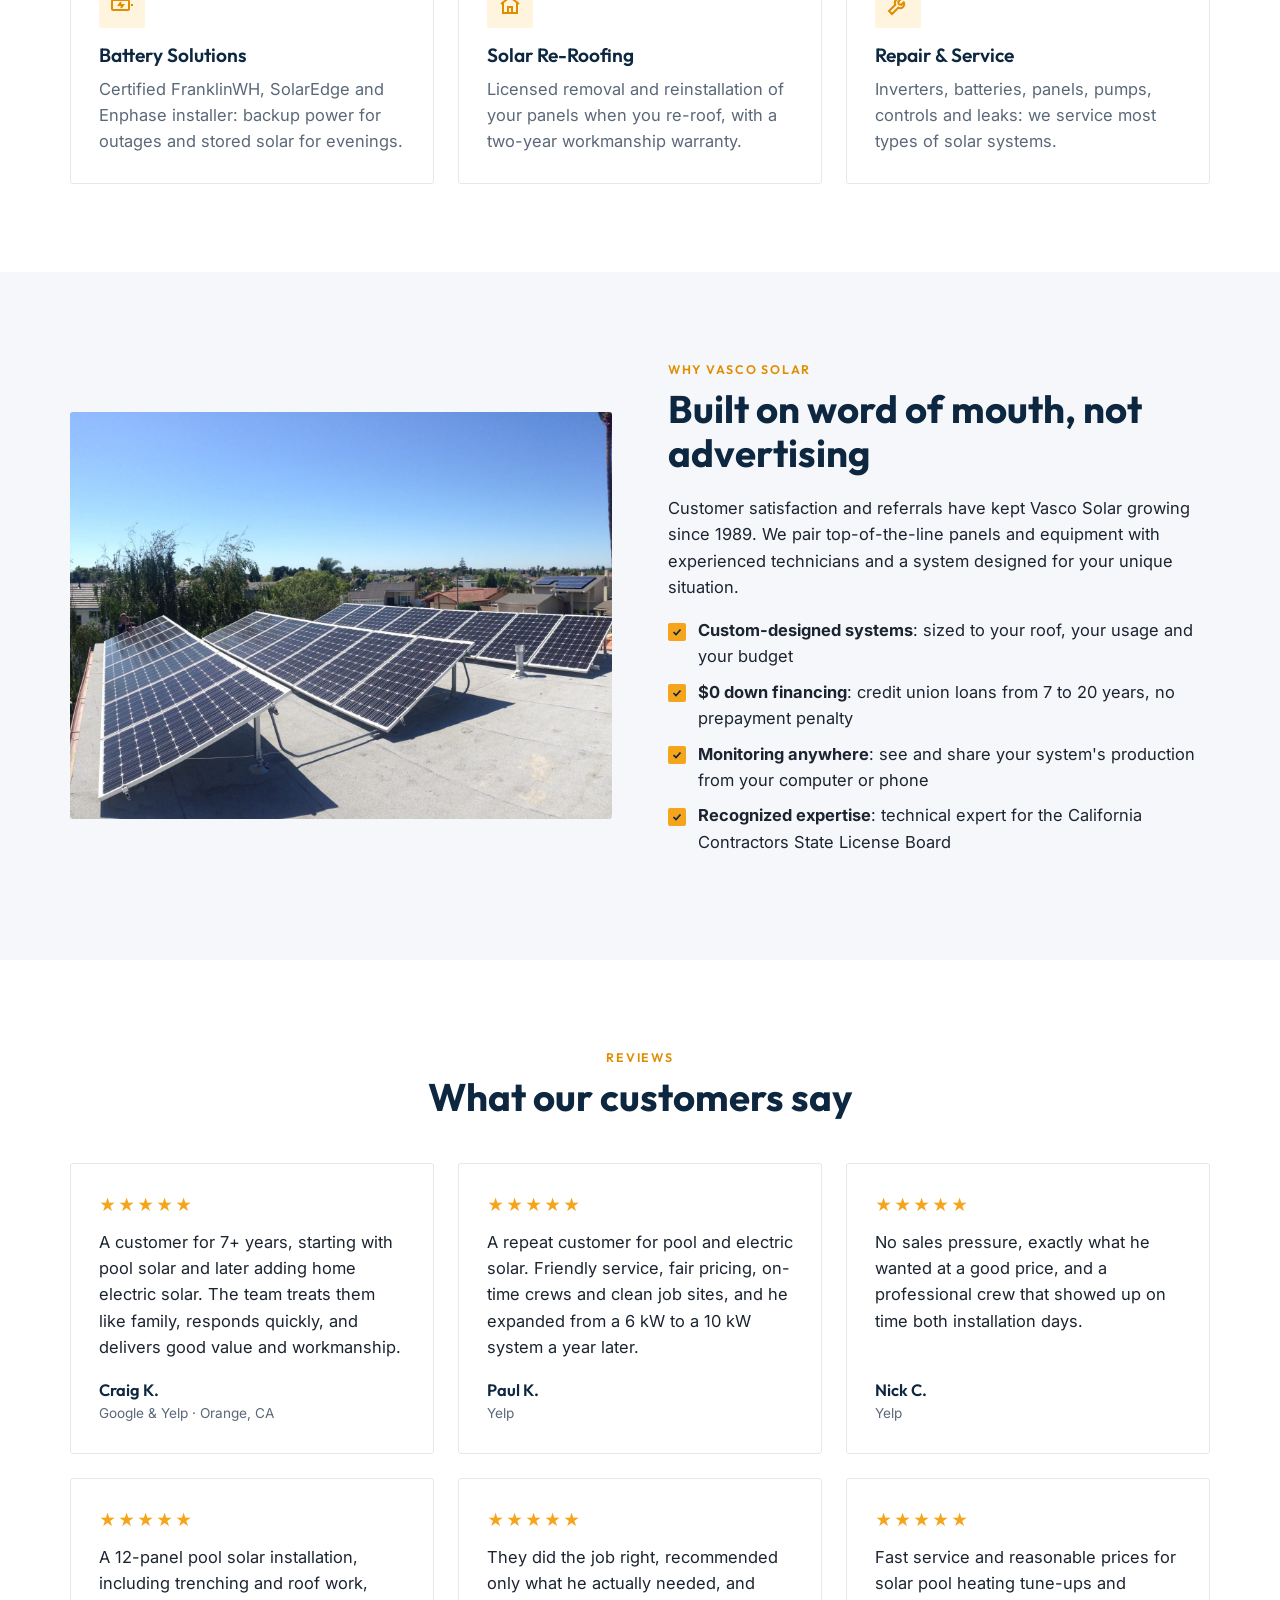
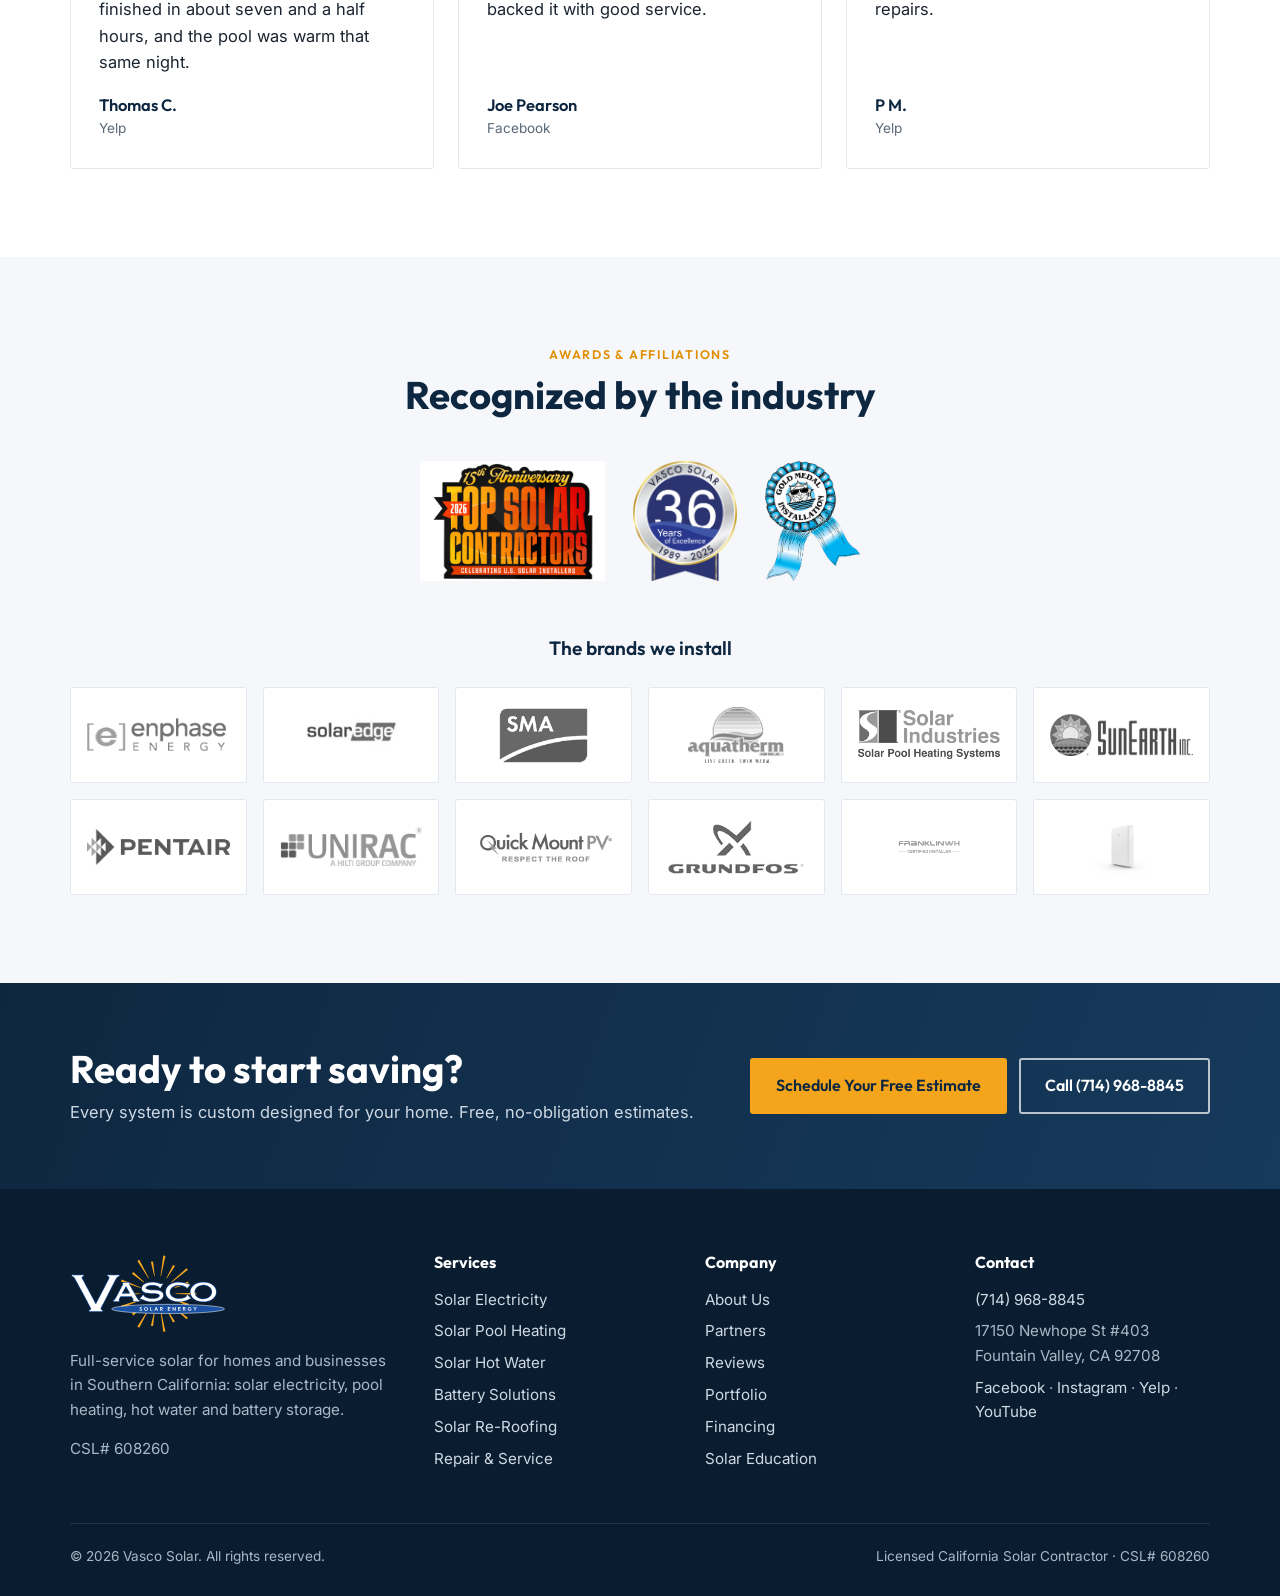
==== commit 05f52480: "Home page: remove System Evaluations, HOA/Commercial Pools and Title 24 boxes Co-Authored-By: Claude" ====
--- a/index.html
+++ b/index.html
@@ -39,7 +39,7 @@
 <section><div class="wrap">
   <div class="head center"><span class="eyebrow">What we do</span><h2>Every kind of solar, under one roof</h2>
   <p class="lede">Solar electricity, solar pool heating, solar hot water and battery storage, each one designed around your property, your usage and your goals.</p></div>
-  <div class="grid g3"><div class="card"><div class="ico"><svg viewBox="0 0 24 24" fill="none" stroke="currentColor" stroke-width="2"><circle cx="12" cy="12" r="4"/><path d="M12 2v2M12 20v2M4.9 4.9l1.4 1.4M17.7 17.7l1.4 1.4M2 12h2M20 12h2M4.9 19.1l1.4-1.4M17.7 6.3l1.4-1.4"/></svg></div><h3>Solar Electricity</h3><p>Grid-tied PV systems that cut your electric bill, protect you from rate increases and raise property value without raising property taxes.</p></div><div class="card"><div class="ico"><svg viewBox="0 0 24 24" fill="none" stroke="currentColor" stroke-width="2"><path d="M2 17c2 0 2-1.5 4-1.5S8 17 10 17s2-1.5 4-1.5 2 1.5 4 1.5 2-1.5 4-1.5M2 21c2 0 2-1.5 4-1.5S8 21 10 21s2-1.5 4-1.5 2 1.5 4 1.5 2-1.5 4-1.5M8 13V5a2 2 0 0 1 4 0M16 13V5a2 2 0 0 0-4 0M8 9h8"/></svg></div><h3>Solar Pool Heating</h3><p>Extend your swim season and drastically reduce or eliminate pool-heating costs with proven Solar Industries collectors.</p></div><div class="card"><div class="ico"><svg viewBox="0 0 24 24" fill="none" stroke="currentColor" stroke-width="2"><path d="M12 2.7S5 10 5 15a7 7 0 0 0 14 0c0-5-7-12.3-7-12.3z"/></svg></div><h3>Solar Hot Water</h3><p>Custom-designed domestic hot water systems that supply most of your home's hot water, starting around $5,500 to $7,000.</p></div><div class="card"><div class="ico"><svg viewBox="0 0 24 24" fill="none" stroke="currentColor" stroke-width="2"><rect x="2" y="7" width="17" height="10" rx="1"/><path d="M22 11v2M11 9l-2 3h4l-2 3"/></svg></div><h3>Battery Solutions</h3><p>Certified FranklinWH, SolarEdge and Enphase installer: backup power for outages and stored solar for evenings.</p></div><div class="card"><div class="ico"><svg viewBox="0 0 24 24" fill="none" stroke="currentColor" stroke-width="2"><path d="M3 11l9-7 9 7M5 10v10h14V10M10 20v-6h4v6"/></svg></div><h3>Solar Re-Roofing</h3><p>Licensed removal and reinstallation of your panels when you re-roof, with a two-year workmanship warranty.</p></div><div class="card"><div class="ico"><svg viewBox="0 0 24 24" fill="none" stroke="currentColor" stroke-width="2"><path d="M14.7 6.3a4 4 0 0 0-5.4 5.4L3 18l3 3 6.3-6.3a4 4 0 0 0 5.4-5.4l-2.5 2.5-2.4-.6-.6-2.4z"/></svg></div><h3>Repair &amp; Service</h3><p>Inverters, batteries, panels, pumps, controls and leaks: we service most types of solar systems.</p></div><div class="card"><div class="ico"><svg viewBox="0 0 24 24" fill="none" stroke="currentColor" stroke-width="2"><rect x="5" y="4" width="14" height="17" rx="1"/><path d="M9 4V2h6v2M9 11h6M9 15h4"/></svg></div><h3>System Evaluations</h3><p>Written condition reports for home sales, insurance work, or when you're unsure your system is performing.</p></div><div class="card"><div class="ico"><svg viewBox="0 0 24 24" fill="none" stroke="currentColor" stroke-width="2"><path d="M4 21V5l8-3v19M12 9h8v12M8 8h0M8 12h0M8 16h0M16 13h0M16 17h0M2 21h20"/></svg></div><h3>HOA &amp; Commercial Pools</h3><p>Clean, affordable pool heating for HOAs, hotels, apartments, health clubs, schools and water parks.</p></div><div class="card"><div class="ico"><svg viewBox="0 0 24 24" fill="none" stroke="currentColor" stroke-width="2"><path d="M14 2H6v20h12V6zM14 2v4h4M9 13l2 2 4-4"/></svg></div><h3>Title 24 Compliance</h3><p>New homes, ADUs, additions and new pool heaters: we keep your project compliant with California's Energy Code.</p></div></div>
+  <div class="grid g3"><div class="card"><div class="ico"><svg viewBox="0 0 24 24" fill="none" stroke="currentColor" stroke-width="2"><circle cx="12" cy="12" r="4"/><path d="M12 2v2M12 20v2M4.9 4.9l1.4 1.4M17.7 17.7l1.4 1.4M2 12h2M20 12h2M4.9 19.1l1.4-1.4M17.7 6.3l1.4-1.4"/></svg></div><h3>Solar Electricity</h3><p>Grid-tied PV systems that cut your electric bill, protect you from rate increases and raise property value without raising property taxes.</p></div><div class="card"><div class="ico"><svg viewBox="0 0 24 24" fill="none" stroke="currentColor" stroke-width="2"><path d="M2 17c2 0 2-1.5 4-1.5S8 17 10 17s2-1.5 4-1.5 2 1.5 4 1.5 2-1.5 4-1.5M2 21c2 0 2-1.5 4-1.5S8 21 10 21s2-1.5 4-1.5 2 1.5 4 1.5 2-1.5 4-1.5M8 13V5a2 2 0 0 1 4 0M16 13V5a2 2 0 0 0-4 0M8 9h8"/></svg></div><h3>Solar Pool Heating</h3><p>Extend your swim season and drastically reduce or eliminate pool-heating costs with proven Solar Industries collectors.</p></div><div class="card"><div class="ico"><svg viewBox="0 0 24 24" fill="none" stroke="currentColor" stroke-width="2"><path d="M12 2.7S5 10 5 15a7 7 0 0 0 14 0c0-5-7-12.3-7-12.3z"/></svg></div><h3>Solar Hot Water</h3><p>Custom-designed domestic hot water systems that supply most of your home's hot water, starting around $5,500 to $7,000.</p></div><div class="card"><div class="ico"><svg viewBox="0 0 24 24" fill="none" stroke="currentColor" stroke-width="2"><rect x="2" y="7" width="17" height="10" rx="1"/><path d="M22 11v2M11 9l-2 3h4l-2 3"/></svg></div><h3>Battery Solutions</h3><p>Certified FranklinWH, SolarEdge and Enphase installer: backup power for outages and stored solar for evenings.</p></div><div class="card"><div class="ico"><svg viewBox="0 0 24 24" fill="none" stroke="currentColor" stroke-width="2"><path d="M3 11l9-7 9 7M5 10v10h14V10M10 20v-6h4v6"/></svg></div><h3>Solar Re-Roofing</h3><p>Licensed removal and reinstallation of your panels when you re-roof, with a two-year workmanship warranty.</p></div><div class="card"><div class="ico"><svg viewBox="0 0 24 24" fill="none" stroke="currentColor" stroke-width="2"><path d="M14.7 6.3a4 4 0 0 0-5.4 5.4L3 18l3 3 6.3-6.3a4 4 0 0 0 5.4-5.4l-2.5 2.5-2.4-.6-.6-2.4z"/></svg></div><h3>Repair &amp; Service</h3><p>Inverters, batteries, panels, pumps, controls and leaks: we service most types of solar systems.</p></div></div>
 </div></section>
 
 <section class="alt"><div class="wrap split">
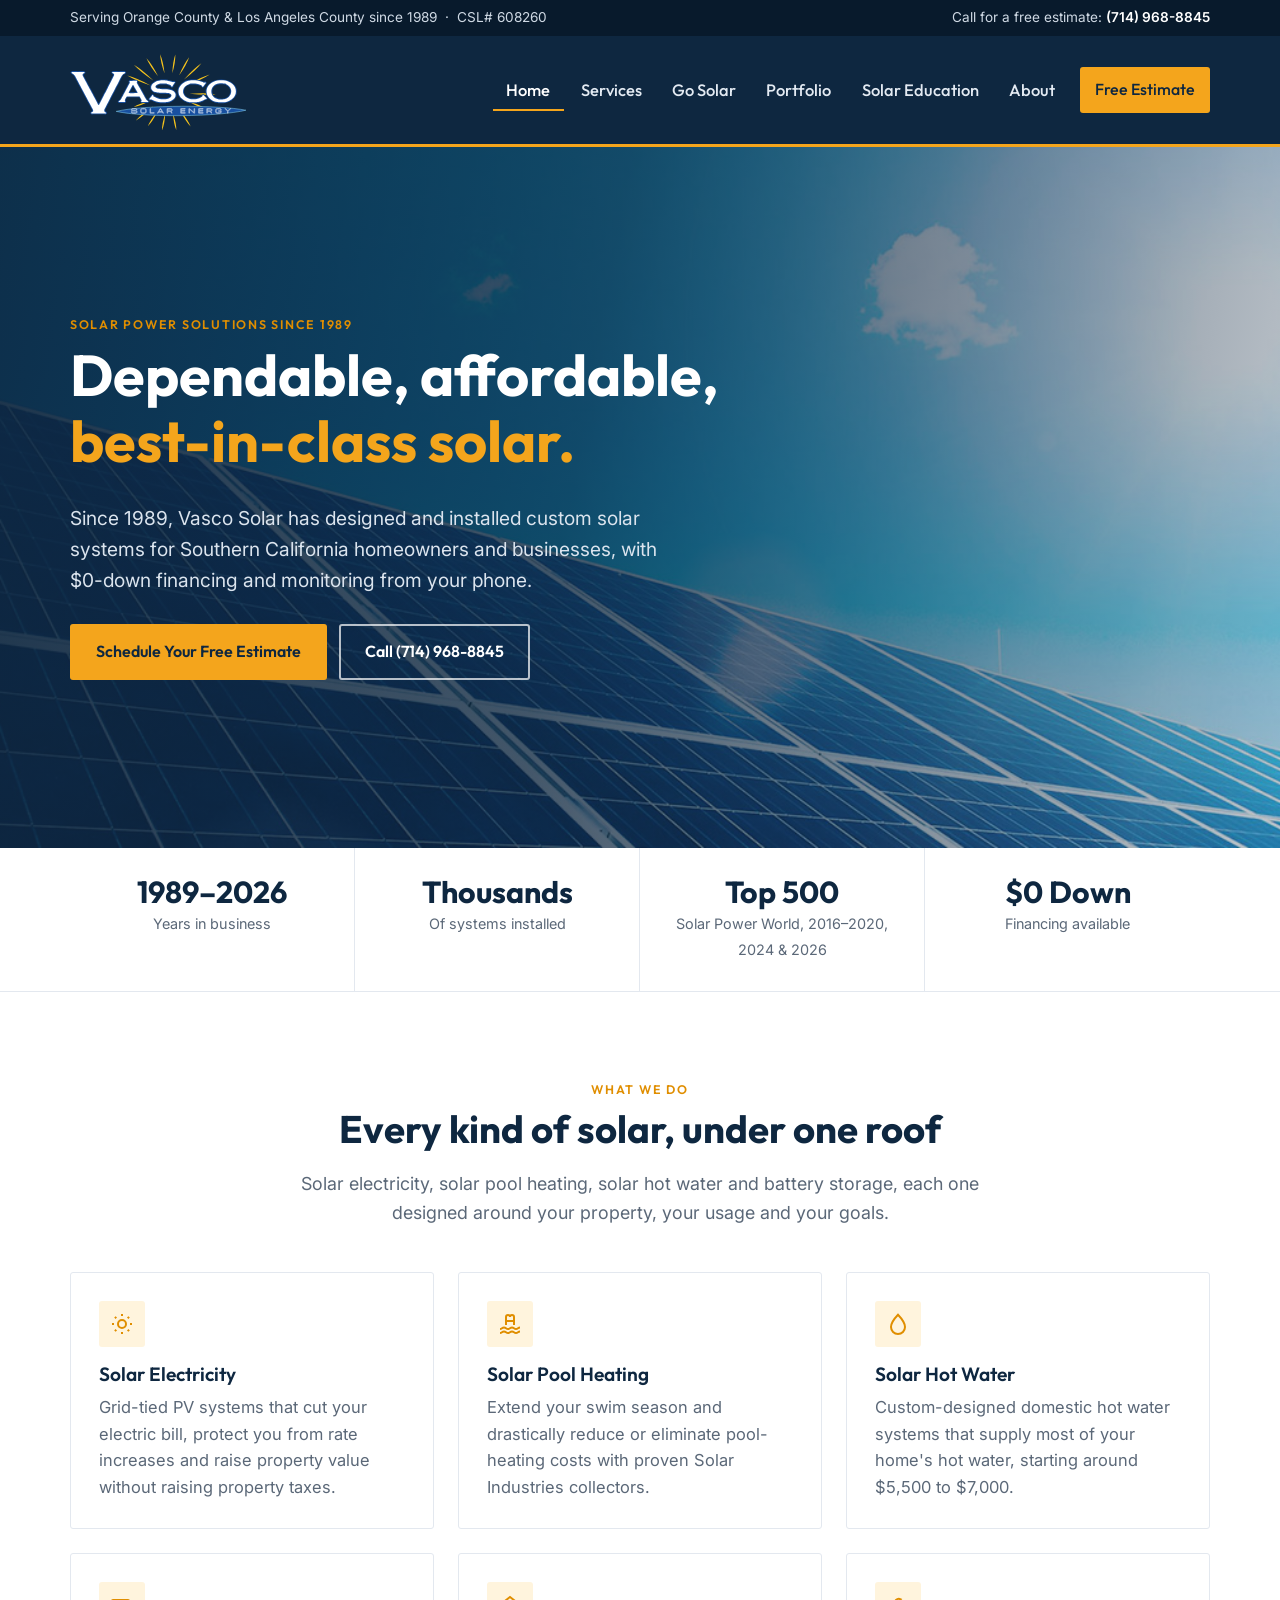
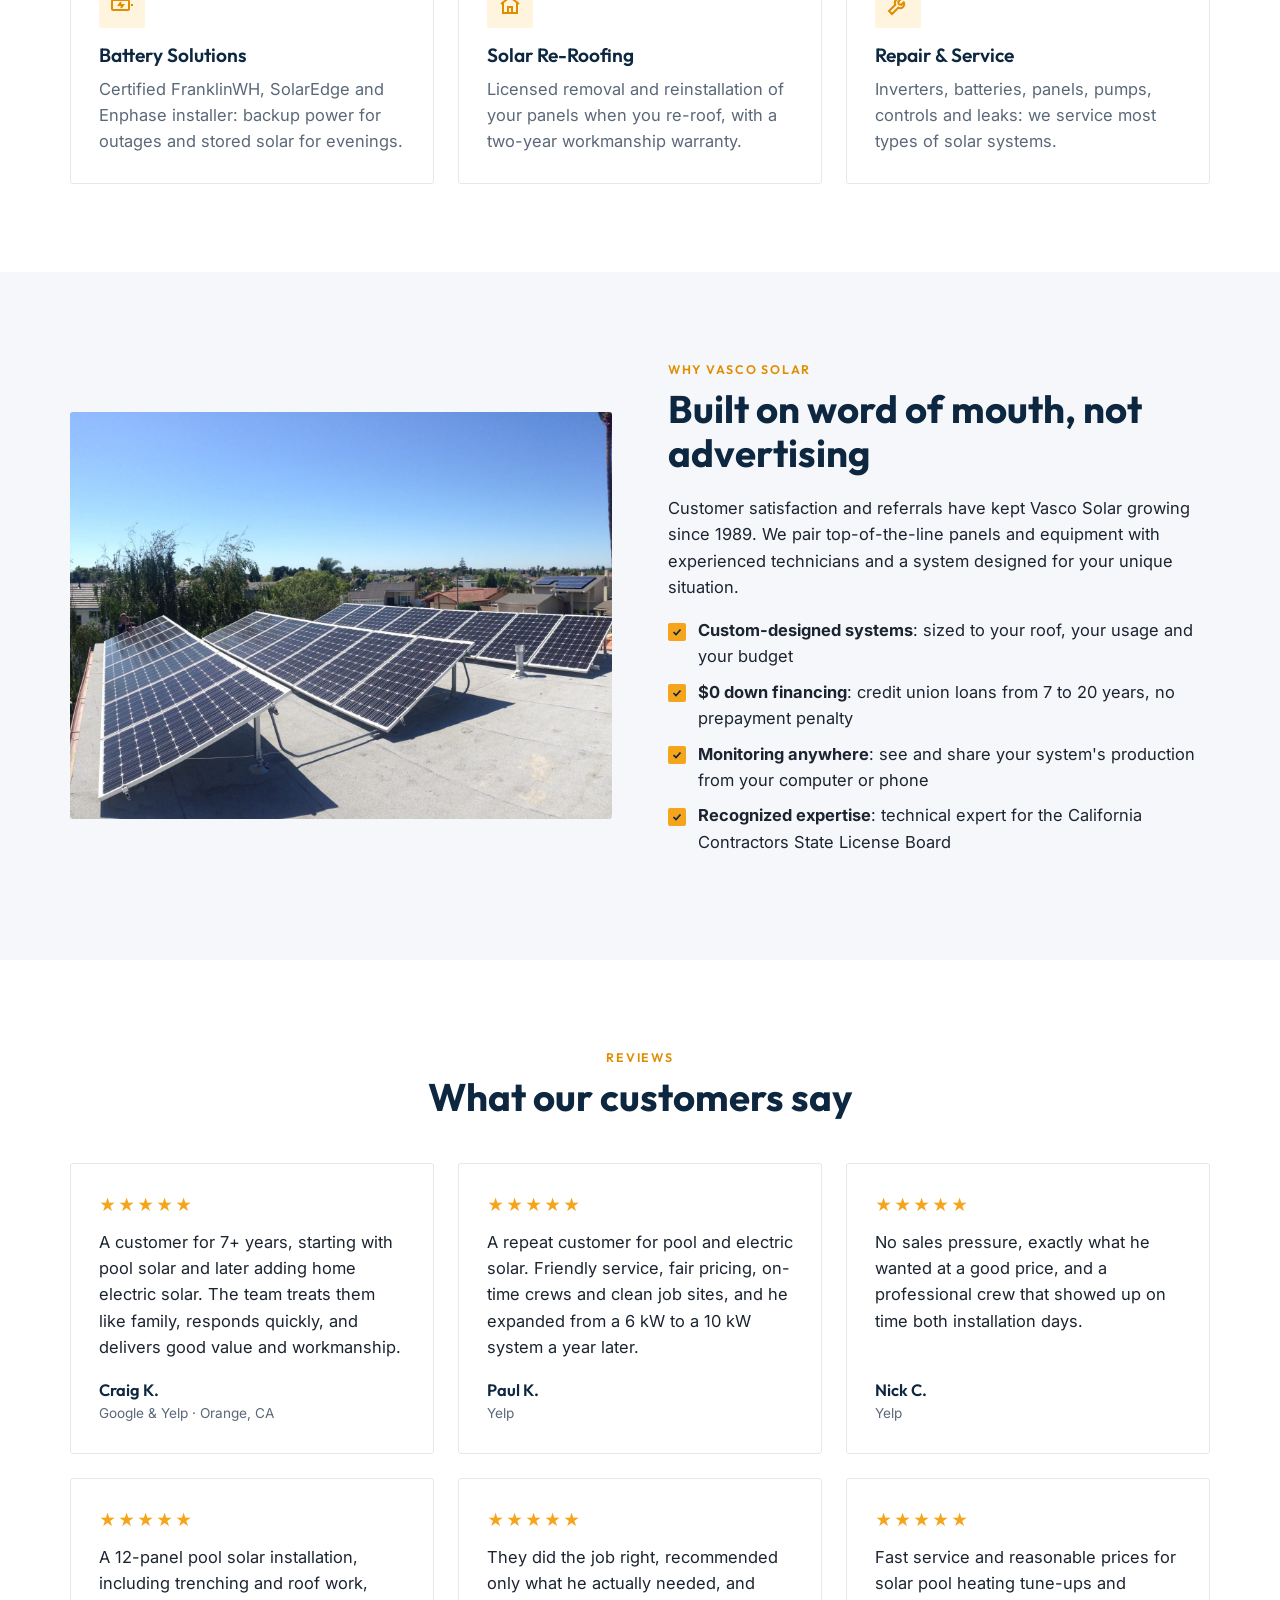
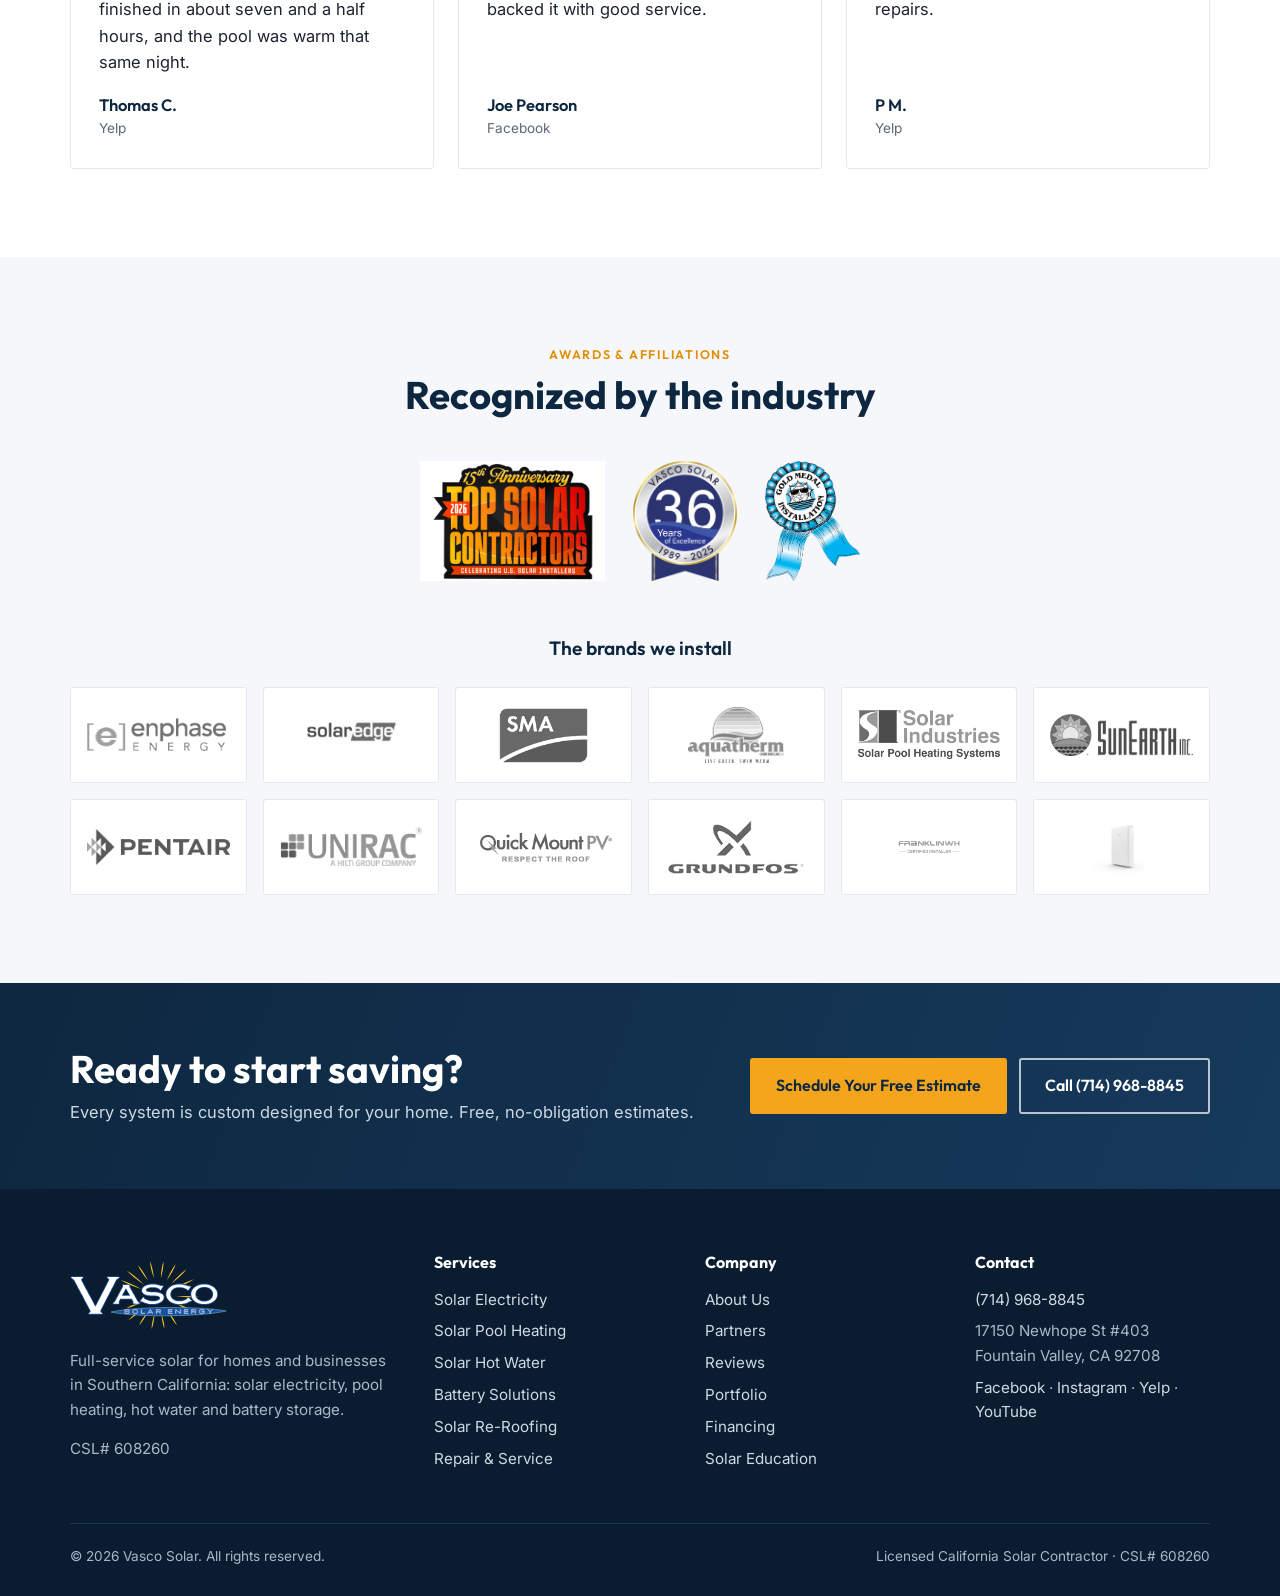
==== commit 522c9926: "Vasco Solar brand kit page: logos, icons, Word letterhead, PowerPoint template, Microsoft 365 photo," ====
--- a/index.html
+++ b/index.html
@@ -7,8 +7,9 @@
 <meta name="description" content="Vasco Solar designs and installs solar electricity, solar pool heating, solar hot water and battery systems in Orange County and Los Angeles County since 1989.  Free estimates.">
 <meta property="og:title" content="Vasco Solar | Solar Electricity, Pool Heating & Hot Water in Orange County">
 <meta property="og:description" content="Vasco Solar designs and installs solar electricity, solar pool heating, solar hot water and battery systems in Orange County and Los Angeles County since 1989.  Free estimates.">
-<meta property="og:image" content="assets/img/hero.jpg">
-<link rel="icon" href="assets/img/favicon.ico">
+<meta property="og:image" content="assets/brand/kit/social-share.jpg">
+<link rel="icon" href="assets/brand/kit/favicon.ico">
+<link rel="apple-touch-icon" href="assets/brand/kit/apple-touch-icon.png">
 <link rel="preconnect" href="https://fonts.googleapis.com">
 <link rel="preconnect" href="https://fonts.gstatic.com" crossorigin>
 <link href="https://fonts.googleapis.com/css2?family=Inter:wght@400;500;600&family=Outfit:wght@500;600;700&display=swap" rel="stylesheet">
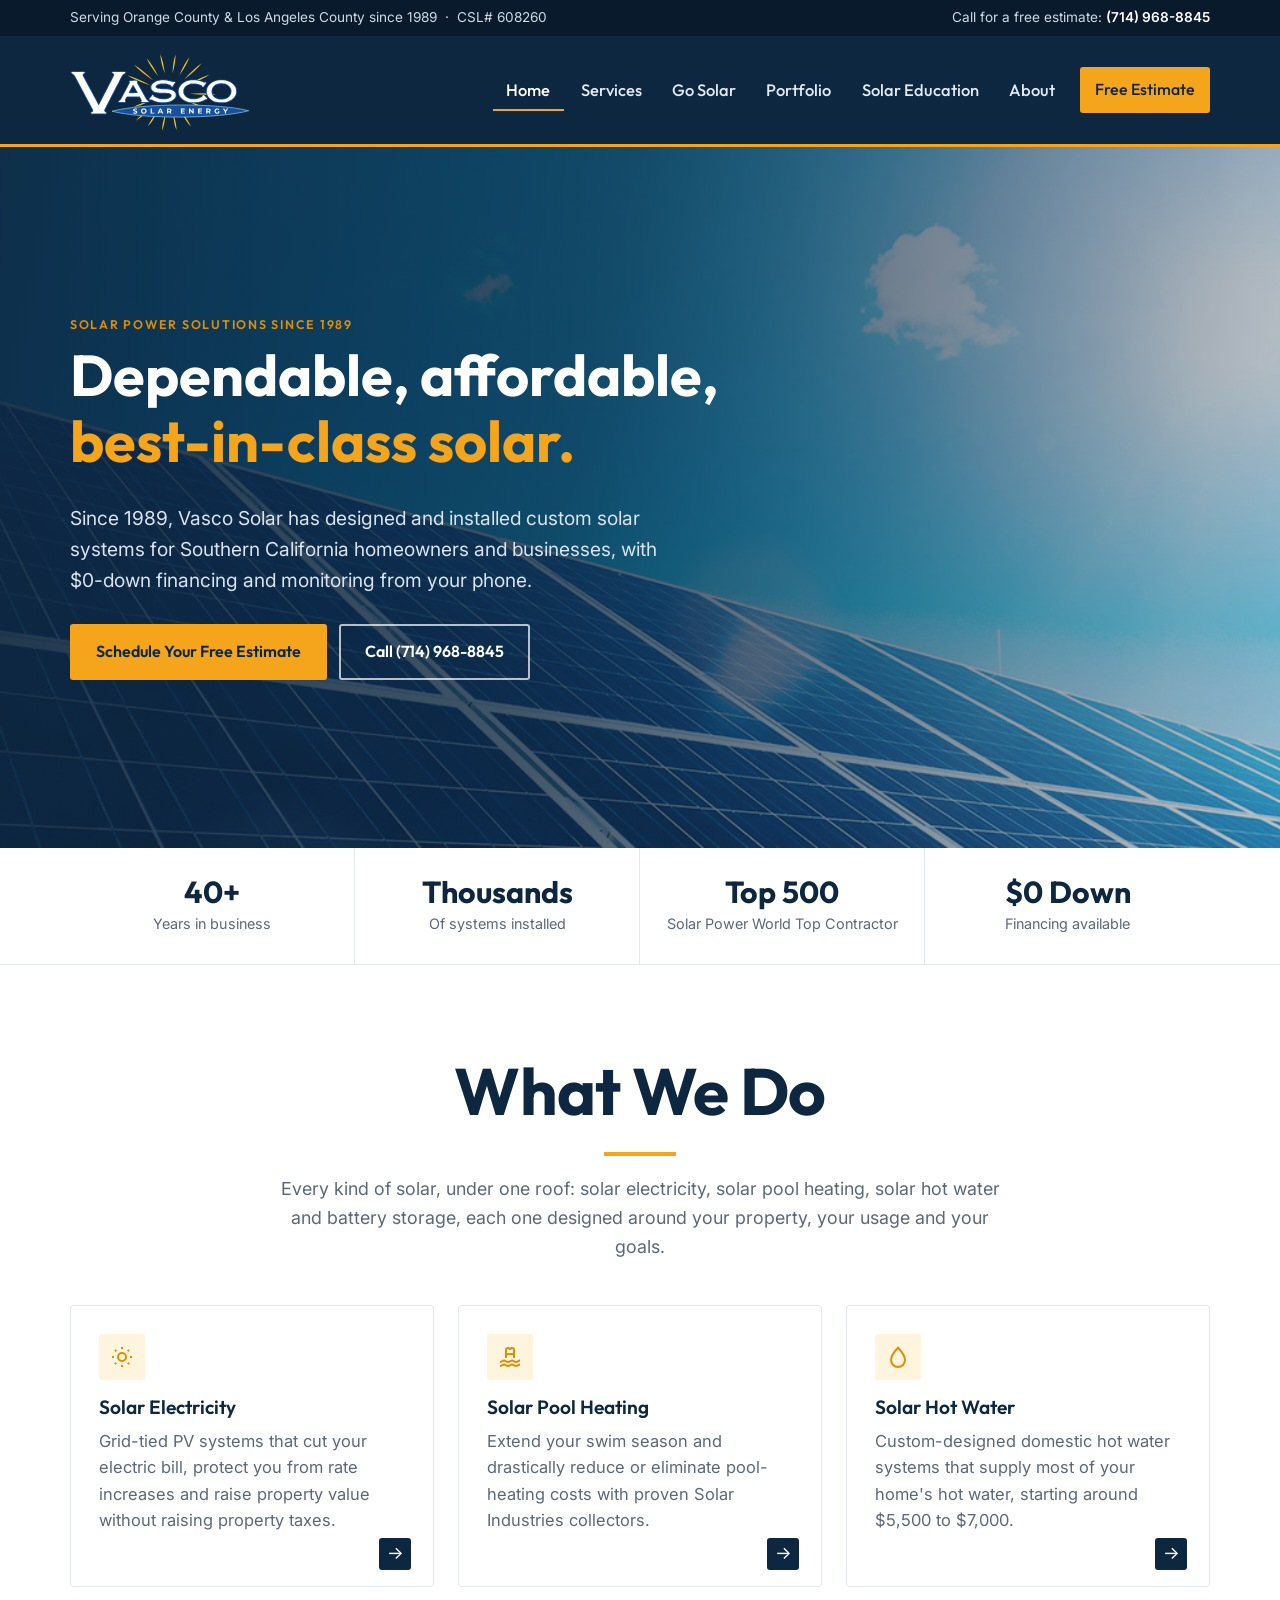
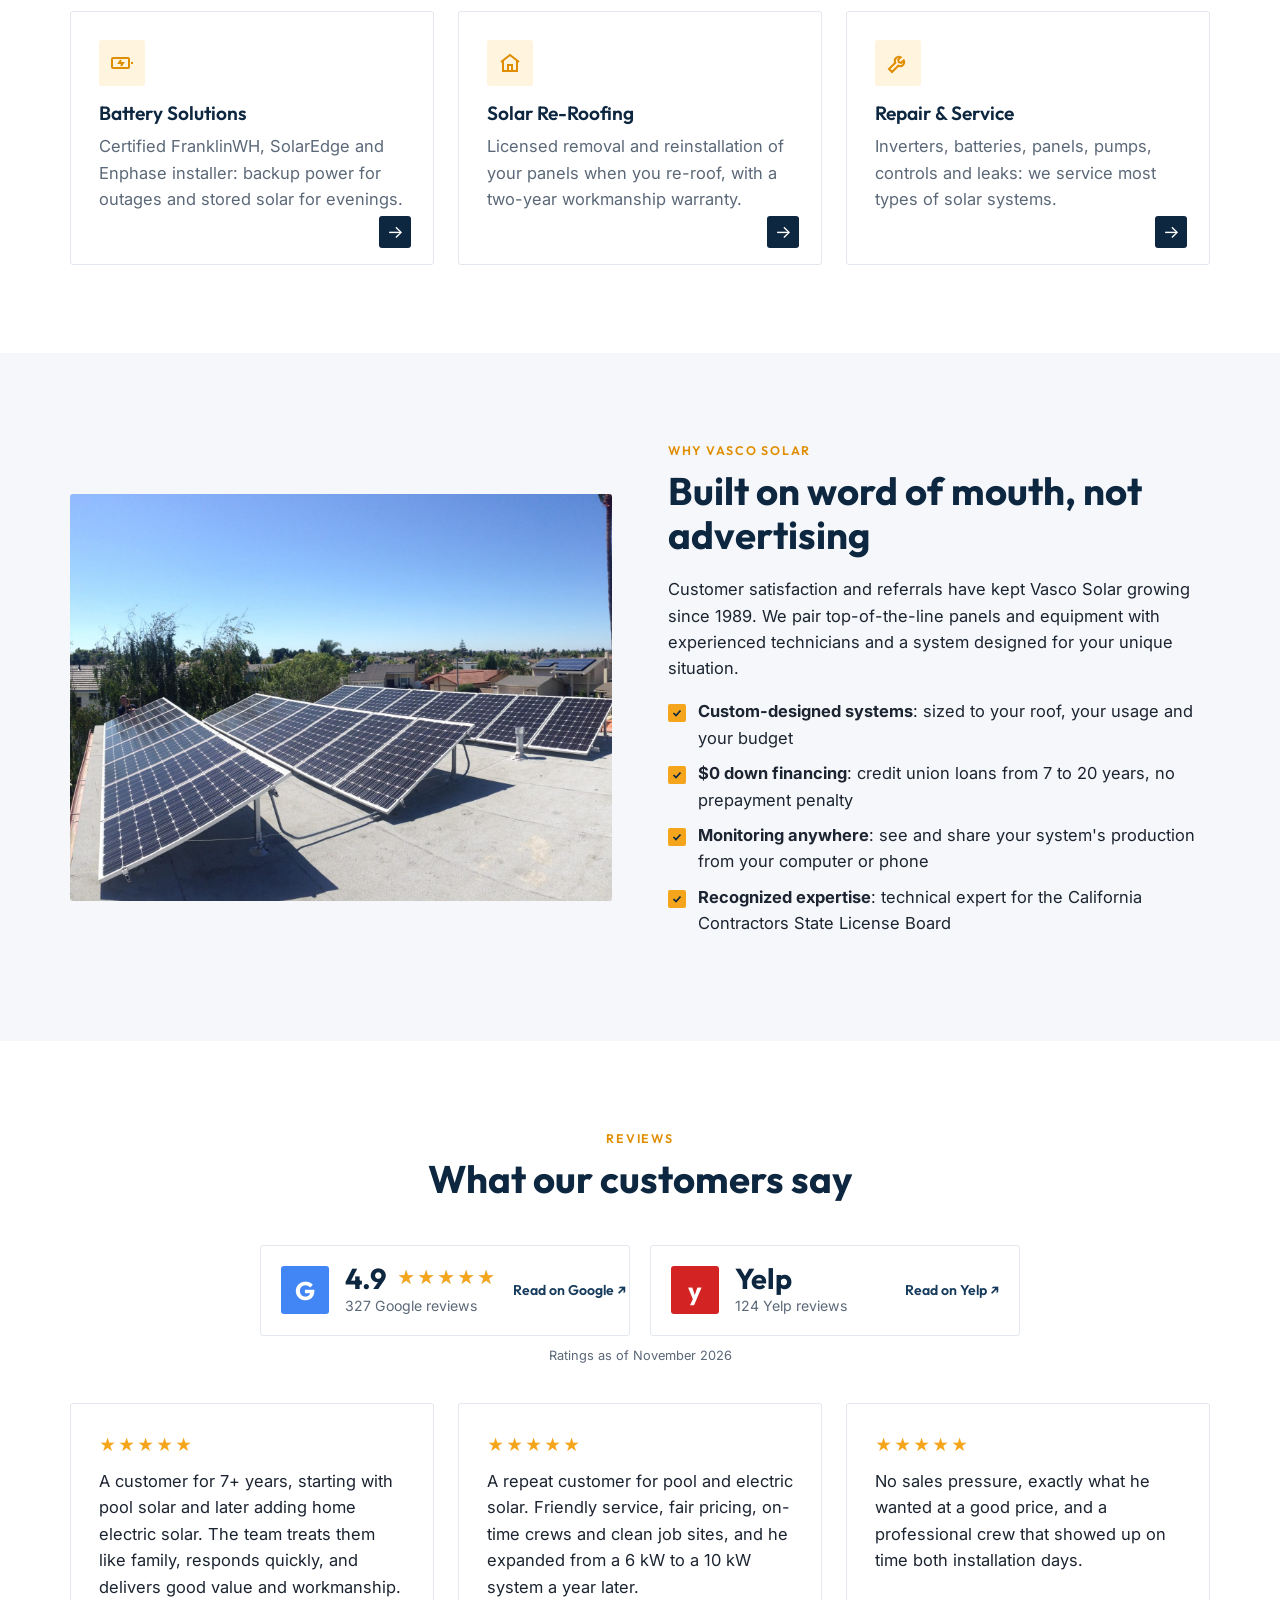
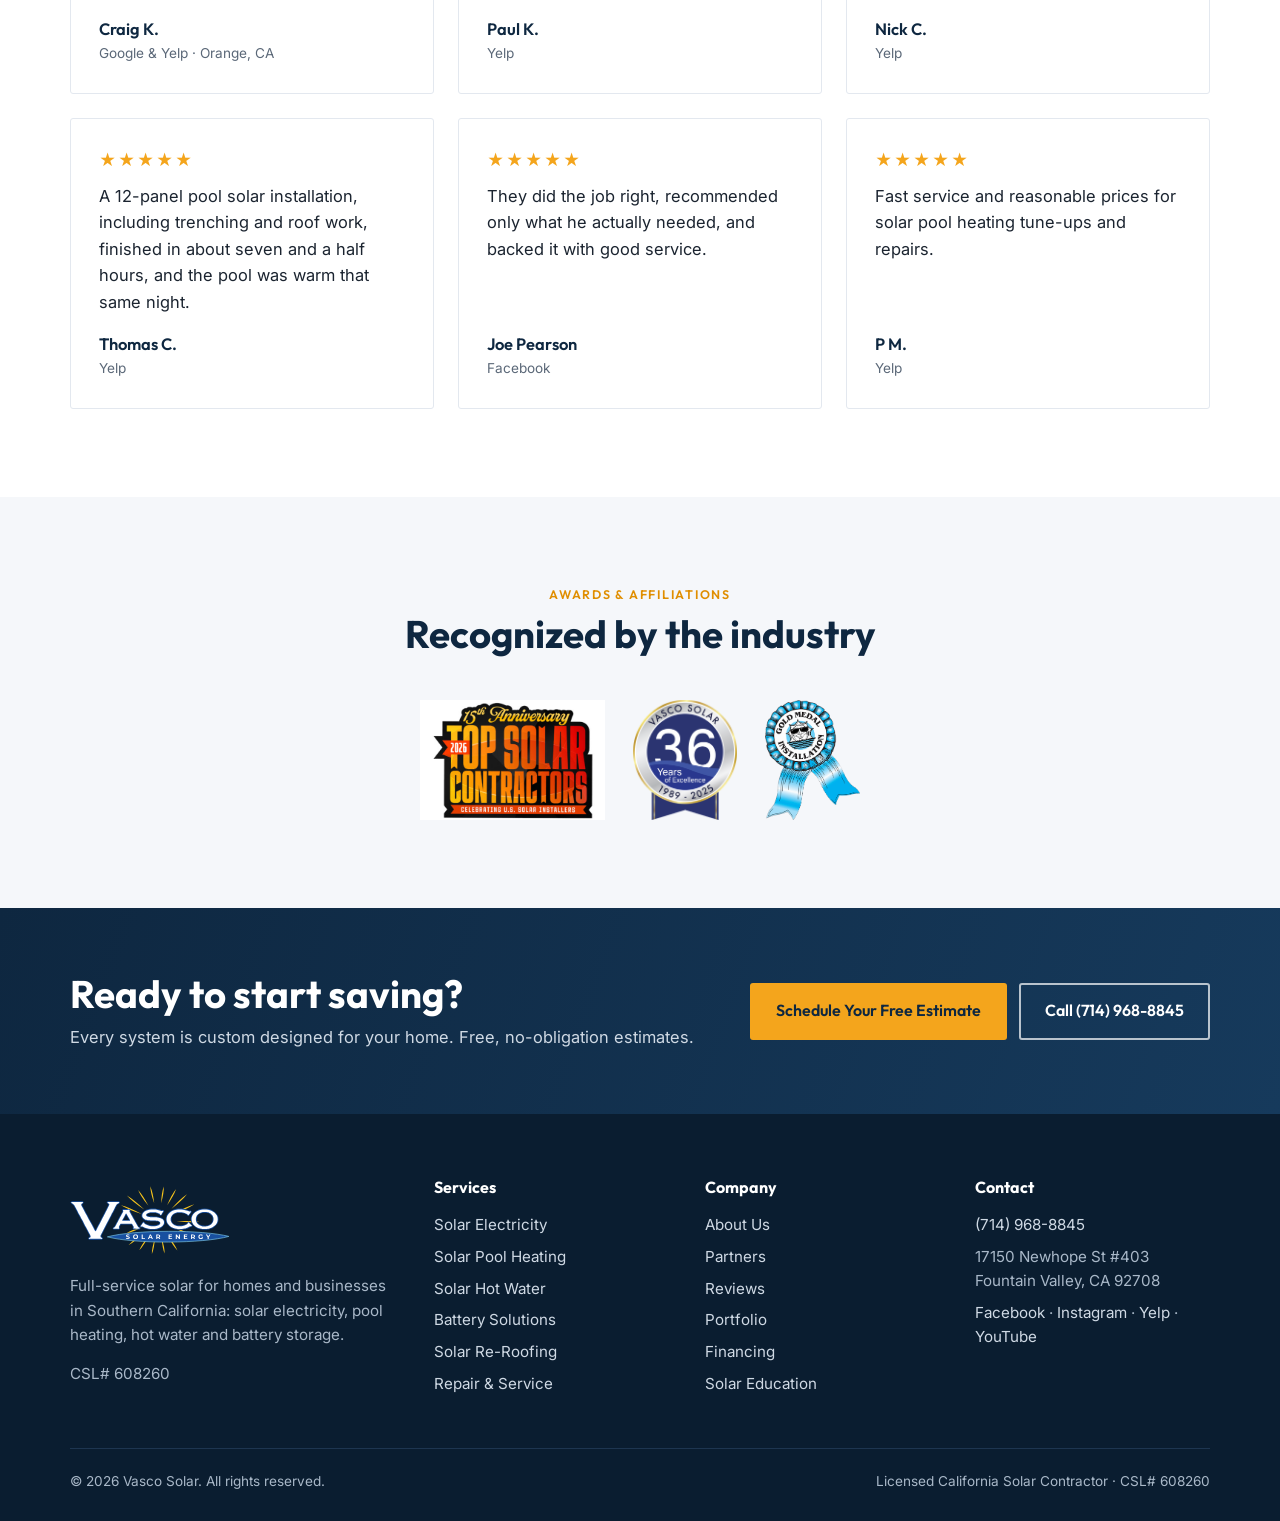
==== commit b3534b43: "Vasco feedback round: 40+ years, Google/Yelp ratings, drop brand strip and SMA, photo banners on Ser" ====
--- a/index.html
+++ b/index.html
@@ -31,16 +31,16 @@
   <div class="actions"><a class="btn btn-sun" href="contact.html">Schedule Your Free Estimate</a><a class="btn btn-ghost" href="tel:+17149688845">Call (714) 968-8845</a></div>
 </div></section>
 <div class="stats"><div class="wrap">
-  <div class="stat"><b>1989–2026</b><span>Years in business</span></div>
+  <div class="stat"><b>40+</b><span>Years in business</span></div>
   <div class="stat"><b>Thousands</b><span>Of systems installed</span></div>
-  <div class="stat"><b>Top 500</b><span>Solar Power World, 2016–2020, 2024 &amp; 2026</span></div>
+  <div class="stat"><b>Top 500</b><span>Solar Power World Top Contractor</span></div>
   <div class="stat"><b>$0 Down</b><span>Financing available</span></div>
 </div></div>
 
 <section><div class="wrap">
-  <div class="head center"><span class="eyebrow">What we do</span><h2>Every kind of solar, under one roof</h2>
-  <p class="lede">Solar electricity, solar pool heating, solar hot water and battery storage, each one designed around your property, your usage and your goals.</p></div>
-  <div class="grid g3"><div class="card"><div class="ico"><svg viewBox="0 0 24 24" fill="none" stroke="currentColor" stroke-width="2"><circle cx="12" cy="12" r="4"/><path d="M12 2v2M12 20v2M4.9 4.9l1.4 1.4M17.7 17.7l1.4 1.4M2 12h2M20 12h2M4.9 19.1l1.4-1.4M17.7 6.3l1.4-1.4"/></svg></div><h3>Solar Electricity</h3><p>Grid-tied PV systems that cut your electric bill, protect you from rate increases and raise property value without raising property taxes.</p></div><div class="card"><div class="ico"><svg viewBox="0 0 24 24" fill="none" stroke="currentColor" stroke-width="2"><path d="M2 17c2 0 2-1.5 4-1.5S8 17 10 17s2-1.5 4-1.5 2 1.5 4 1.5 2-1.5 4-1.5M2 21c2 0 2-1.5 4-1.5S8 21 10 21s2-1.5 4-1.5 2 1.5 4 1.5 2-1.5 4-1.5M8 13V5a2 2 0 0 1 4 0M16 13V5a2 2 0 0 0-4 0M8 9h8"/></svg></div><h3>Solar Pool Heating</h3><p>Extend your swim season and drastically reduce or eliminate pool-heating costs with proven Solar Industries collectors.</p></div><div class="card"><div class="ico"><svg viewBox="0 0 24 24" fill="none" stroke="currentColor" stroke-width="2"><path d="M12 2.7S5 10 5 15a7 7 0 0 0 14 0c0-5-7-12.3-7-12.3z"/></svg></div><h3>Solar Hot Water</h3><p>Custom-designed domestic hot water systems that supply most of your home's hot water, starting around $5,500 to $7,000.</p></div><div class="card"><div class="ico"><svg viewBox="0 0 24 24" fill="none" stroke="currentColor" stroke-width="2"><rect x="2" y="7" width="17" height="10" rx="1"/><path d="M22 11v2M11 9l-2 3h4l-2 3"/></svg></div><h3>Battery Solutions</h3><p>Certified FranklinWH, SolarEdge and Enphase installer: backup power for outages and stored solar for evenings.</p></div><div class="card"><div class="ico"><svg viewBox="0 0 24 24" fill="none" stroke="currentColor" stroke-width="2"><path d="M3 11l9-7 9 7M5 10v10h14V10M10 20v-6h4v6"/></svg></div><h3>Solar Re-Roofing</h3><p>Licensed removal and reinstallation of your panels when you re-roof, with a two-year workmanship warranty.</p></div><div class="card"><div class="ico"><svg viewBox="0 0 24 24" fill="none" stroke="currentColor" stroke-width="2"><path d="M14.7 6.3a4 4 0 0 0-5.4 5.4L3 18l3 3 6.3-6.3a4 4 0 0 0 5.4-5.4l-2.5 2.5-2.4-.6-.6-2.4z"/></svg></div><h3>Repair &amp; Service</h3><p>Inverters, batteries, panels, pumps, controls and leaks: we service most types of solar systems.</p></div></div>
+  <div class="head center whatwedo"><h2>What We Do</h2>
+  <p class="lede">Every kind of solar, under one roof: solar electricity, solar pool heating, solar hot water and battery storage, each one designed around your property, your usage and your goals.</p></div>
+  <div class="grid g3"><a class="card card-link" href="services.html#solar-electricity"><div class="ico"><svg viewBox="0 0 24 24" fill="none" stroke="currentColor" stroke-width="2"><circle cx="12" cy="12" r="4"/><path d="M12 2v2M12 20v2M4.9 4.9l1.4 1.4M17.7 17.7l1.4 1.4M2 12h2M20 12h2M4.9 19.1l1.4-1.4M17.7 6.3l1.4-1.4"/></svg></div><h3>Solar Electricity</h3><p>Grid-tied PV systems that cut your electric bill, protect you from rate increases and raise property value without raising property taxes.</p><span class="go" aria-hidden="true">&#8594;</span></a><a class="card card-link" href="services.html#pool-heating"><div class="ico"><svg viewBox="0 0 24 24" fill="none" stroke="currentColor" stroke-width="2"><path d="M2 17c2 0 2-1.5 4-1.5S8 17 10 17s2-1.5 4-1.5 2 1.5 4 1.5 2-1.5 4-1.5M2 21c2 0 2-1.5 4-1.5S8 21 10 21s2-1.5 4-1.5 2 1.5 4 1.5 2-1.5 4-1.5M8 13V5a2 2 0 0 1 4 0M16 13V5a2 2 0 0 0-4 0M8 9h8"/></svg></div><h3>Solar Pool Heating</h3><p>Extend your swim season and drastically reduce or eliminate pool-heating costs with proven Solar Industries collectors.</p><span class="go" aria-hidden="true">&#8594;</span></a><a class="card card-link" href="services.html#hot-water"><div class="ico"><svg viewBox="0 0 24 24" fill="none" stroke="currentColor" stroke-width="2"><path d="M12 2.7S5 10 5 15a7 7 0 0 0 14 0c0-5-7-12.3-7-12.3z"/></svg></div><h3>Solar Hot Water</h3><p>Custom-designed domestic hot water systems that supply most of your home's hot water, starting around $5,500 to $7,000.</p><span class="go" aria-hidden="true">&#8594;</span></a><a class="card card-link" href="services.html#batteries"><div class="ico"><svg viewBox="0 0 24 24" fill="none" stroke="currentColor" stroke-width="2"><rect x="2" y="7" width="17" height="10" rx="1"/><path d="M22 11v2M11 9l-2 3h4l-2 3"/></svg></div><h3>Battery Solutions</h3><p>Certified FranklinWH, SolarEdge and Enphase installer: backup power for outages and stored solar for evenings.</p><span class="go" aria-hidden="true">&#8594;</span></a><a class="card card-link" href="services.html#reroofing"><div class="ico"><svg viewBox="0 0 24 24" fill="none" stroke="currentColor" stroke-width="2"><path d="M3 11l9-7 9 7M5 10v10h14V10M10 20v-6h4v6"/></svg></div><h3>Solar Re-Roofing</h3><p>Licensed removal and reinstallation of your panels when you re-roof, with a two-year workmanship warranty.</p><span class="go" aria-hidden="true">&#8594;</span></a><a class="card card-link" href="services.html#repair"><div class="ico"><svg viewBox="0 0 24 24" fill="none" stroke="currentColor" stroke-width="2"><path d="M14.7 6.3a4 4 0 0 0-5.4 5.4L3 18l3 3 6.3-6.3a4 4 0 0 0 5.4-5.4l-2.5 2.5-2.4-.6-.6-2.4z"/></svg></div><h3>Repair &amp; Service</h3><p>Inverters, batteries, panels, pumps, controls and leaks: we service most types of solar systems.</p><span class="go" aria-hidden="true">&#8594;</span></a></div>
 </div></section>
 
 <section class="alt"><div class="wrap split">
@@ -57,15 +57,13 @@
 
 <section><div class="wrap">
   <div class="head center"><span class="eyebrow">Reviews</span><h2>What our customers say</h2></div>
+  <div class="ratings"><a class="rating" href="https://www.google.com/maps/search/?api=1&query=Vasco%20Solar%20Fountain%20Valley&query_place_id=ChIJ0ZWEAIbf3IARdOXU-DUsnBo" rel="noopener" target="_blank"><span class="rlogo rl-g">G</span><span class="rbody"><b>4.9</b><span class="rstars" style="--pct:98%" aria-hidden="true">★★★★★</span><small>327 Google reviews</small></span><span class="rgo">Read on Google &#8599;</span></a><a class="rating" href="https://www.yelp.com/biz/vasco-solar-fountain-valley" rel="noopener" target="_blank"><span class="rlogo rl-y">y</span><span class="rbody"><b>Yelp</b><span class="rstars-none"></span><small>124 Yelp reviews</small></span><span class="rgo">Read on Yelp &#8599;</span></a></div><p class="ratings-asof">Ratings as of November 2026</p>
   <div class="grid g3"><div class="review"><div class="stars">★★★★★</div><p>A customer for 7+ years, starting with pool solar and later adding home electric solar.  The team treats them like family, responds quickly, and delivers good value and workmanship.</p><div class="who">Craig K.</div><div class="src">Google &amp; Yelp · Orange, CA</div></div><div class="review"><div class="stars">★★★★★</div><p>A repeat customer for pool and electric solar.  Friendly service, fair pricing, on-time crews and clean job sites, and he expanded from a 6 kW to a 10 kW system a year later.</p><div class="who">Paul K.</div><div class="src">Yelp</div></div><div class="review"><div class="stars">★★★★★</div><p>No sales pressure, exactly what he wanted at a good price, and a professional crew that showed up on time both installation days.</p><div class="who">Nick C.</div><div class="src">Yelp</div></div><div class="review"><div class="stars">★★★★★</div><p>A 12-panel pool solar installation, including trenching and roof work, finished in about seven and a half hours, and the pool was warm that same night.</p><div class="who">Thomas C.</div><div class="src">Yelp</div></div><div class="review"><div class="stars">★★★★★</div><p>They did the job right, recommended only what he actually needed, and backed it with good service.</p><div class="who">Joe Pearson</div><div class="src">Facebook</div></div><div class="review"><div class="stars">★★★★★</div><p>Fast service and reasonable prices for solar pool heating tune-ups and repairs.</p><div class="who">P M.</div><div class="src">Yelp</div></div></div>
 </div></section>
 
 <section class="alt"><div class="wrap">
   <div class="head center"><span class="eyebrow">Awards &amp; affiliations</span><h2>Recognized by the industry</h2></div>
   <div class="awards"><img src="assets/img/award-top-contractor-2026.png" alt="Solar Power World Top Solar Contractor 2026"><img src="assets/img/seal-2025.png" alt="Vasco Solar Seal 2025"><img src="assets/img/gold-medal.png" alt="Aquatherm Gold Medal Installer"></div>
-  <div style="height:56px"></div>
-  <div class="head center" style="margin-bottom:28px"><h3>The brands we install</h3></div>
-  <div class="logos"><div><img src="assets/img/logo-enphase.png" alt=""></div><div><img src="assets/img/logo-solaredge.jpg" alt=""></div><div><img src="assets/img/logo-sma.png" alt=""></div><div><img src="assets/img/logo-aquatherm.png" alt=""></div><div><img src="assets/img/logo-si.png" alt=""></div><div><img src="assets/img/logo-sunearth.png" alt=""></div><div><img src="assets/img/logo-pentair.jpg" alt=""></div><div><img src="assets/img/logo-unirac.png" alt=""></div><div><img src="assets/img/logo-quickmount.png" alt=""></div><div><img src="assets/img/logo-grundfos.png" alt=""></div><div><img src="assets/img/cert-franklinwh.png" alt=""></div><div><img src="assets/img/logo-se-battery.png" alt=""></div></div>
 </div></section>
 
 </main>
@@ -87,7 +85,7 @@
       <li><a href="portfolio.html">Portfolio</a></li><li><a href="go-solar.html#financing">Financing</a></li><li><a href="learn.html">Solar Education</a></li></ul></div>
     <div><h4>Contact</h4><ul>
       <li><a href="tel:+17149688845">(714) 968-8845</a></li><li>17150 Newhope St #403<br>Fountain Valley, CA 92708</li>
-      <li><a href="https://www.facebook.com/pages/Vasco-Solar-Energy/166852197671" rel="noopener">Facebook</a> · <a href="https://instagram.com/vascosolar" rel="noopener">Instagram</a> · <a href="https://www.yelp.com/biz/vasco-solar-energy-construction-huntington-beach" rel="noopener">Yelp</a> · <a href="https://www.youtube.com/channel/UChk1ZMSTl4NAo8vS2-lmLlQ" rel="noopener">YouTube</a></li></ul></div>
+      <li><a href="https://www.facebook.com/pages/Vasco-Solar-Energy/166852197671" rel="noopener">Facebook</a> · <a href="https://instagram.com/vascosolar" rel="noopener">Instagram</a> · <a href="https://www.yelp.com/biz/vasco-solar-fountain-valley" rel="noopener">Yelp</a> · <a href="https://www.youtube.com/channel/UChk1ZMSTl4NAo8vS2-lmLlQ" rel="noopener">YouTube</a></li></ul></div>
   </div>
   <div class="legal"><span>&copy; <span class="year">2026</span> Vasco Solar.  All rights reserved.</span><span>Licensed California Solar Contractor · CSL# 608260</span></div>
 </div></footer>
--- a/assets/css/site.css
+++ b/assets/css/site.css
@@ -260,3 +260,89 @@
   nav.main{top:87px}
   html{scroll-padding-top:98px}
 }
+
+/* home: What We Do — bigger heading, service boxes link to details */
+.whatwedo h2{font-size:clamp(2.6rem,5.6vw,4.1rem);letter-spacing:-.01em;margin-bottom:.3em}
+.whatwedo h2::after{content:"";display:block;width:72px;height:4px;background:var(--sun);margin:.35em auto 0}
+.card-link{position:relative;text-decoration:none;color:inherit;transition:transform .18s,box-shadow .18s,border-color .18s;padding-bottom:52px}
+.card-link:hover,.card-link:focus-visible{transform:translateY(-4px);box-shadow:var(--shadow);border-color:var(--sun)}
+.card-link .go{position:absolute;right:22px;bottom:16px;width:32px;height:32px;display:grid;place-items:center;background:var(--navy);color:#fff;border-radius:var(--radius);font-size:1.1rem;transition:background .18s}
+.card-link:hover .go{background:var(--sun);color:var(--navy)}
+
+/* Google / Yelp ratings */
+.ratings{display:grid;grid-template-columns:repeat(2,minmax(0,1fr));gap:20px;max-width:760px;margin:0 auto}
+.rating{display:flex;align-items:center;gap:16px;background:#fff;border:1px solid var(--line);border-radius:var(--radius);padding:18px 20px;text-decoration:none;color:var(--ink);transition:border-color .18s,box-shadow .18s}
+.rating:hover{border-color:var(--sun);box-shadow:var(--shadow)}
+.rlogo{flex:0 0 48px;height:48px;display:grid;place-items:center;border-radius:var(--radius);font:700 1.6rem var(--head);color:#fff}
+.rl-g{background:#4285f4}.rl-y{background:#d32323}
+.rbody{flex:1;display:grid;grid-template-columns:auto 1fr;align-items:center;column-gap:10px;row-gap:2px}
+.rbody b{font-family:var(--head);font-size:1.8rem;color:var(--navy);line-height:1}
+.rbody small{grid-column:1/-1;color:var(--muted);font-size:.88rem}
+.rstars{position:relative;display:inline-block;color:#d6dce4;letter-spacing:2px;font-size:1.1rem;line-height:1}
+.rstars::before{content:"★★★★★";position:absolute;left:0;top:0;width:var(--pct);overflow:hidden;color:var(--sun);white-space:nowrap}
+.rgo{font-family:var(--head);font-weight:600;font-size:.88rem;color:var(--navy-2);white-space:nowrap}
+.ratings-asof{text-align:center;font-size:.8rem;color:var(--muted);margin:10px 0 36px}
+@media (max-width:700px){.ratings{grid-template-columns:1fr}.rgo{display:none}}
+
+/* about: center an odd last card so the grid stays balanced */
+@media (min-width:641px){.grid.g2>.card:last-child:nth-child(odd){grid-column:1/-1;justify-self:center;width:calc(50% - 12px)}}
+
+/* services: photo banner on top with the heading over it */
+.svc-banner{position:relative;border-radius:var(--radius);overflow:hidden;margin-bottom:40px;background:var(--navy)}
+.svc-banner img{width:100%;height:clamp(240px,32vw,400px);object-fit:cover}
+.svc-banner::before{content:"";position:absolute;inset:0;z-index:1;background:linear-gradient(90deg,rgba(14,39,64,.9) 0%,rgba(14,39,64,.6) 45%,rgba(14,39,64,.05) 85%)}
+.svc-banner .ov{position:absolute;z-index:2;left:0;bottom:0;top:0;display:flex;flex-direction:column;justify-content:center;padding:0 clamp(24px,5vw,56px);max-width:680px}
+.svc-banner .eyebrow{color:var(--sun);font-size:.9rem}
+.svc-banner h2{color:#fff;font-size:clamp(2rem,4.4vw,3.3rem);margin:0;text-shadow:0 2px 12px rgba(0,0,0,.35)}
+.svc .split>.card{height:auto}
+
+/* solar education: solar panel tiles */
+.spanels{display:flex;flex-wrap:wrap;justify-content:center;gap:28px 24px}
+.spanel{--tilt:0deg;position:relative;flex:0 0 calc(25% - 18px);min-width:210px;padding:0 0 22px;border:0;background:none;cursor:pointer;font:inherit;text-align:left;perspective:800px}
+.spanel .cells{position:relative;display:flex;flex-direction:column;aspect-ratio:4/5;padding:22px 20px 18px;overflow:hidden;border-radius:4px;color:#fff;
+  border:8px solid #c9d2dc;outline:1px solid #8c99a8;
+  background:
+   linear-gradient(rgba(255,255,255,.16) 1px,transparent 1px) 0 0/100% 16.66%,
+   linear-gradient(90deg,rgba(255,255,255,.16) 1px,transparent 1px) 0 0/25% 100%,
+   linear-gradient(90deg,transparent 49.6%,rgba(220,230,240,.25) 49.6%,rgba(220,230,240,.25) 50.4%,transparent 50.4%),
+   linear-gradient(155deg,#2a64a8 0%,#163d6b 45%,#0b2340 100%);
+  box-shadow:0 10px 24px rgba(14,39,64,.28);transform:rotateX(var(--tilt));transform-origin:bottom center;transition:transform .35s cubic-bezier(.2,.8,.2,1),box-shadow .35s,filter .35s}
+.spanel .legs{position:absolute;left:22%;right:22%;bottom:0;height:24px;border-left:5px solid #8c99a8;border-right:5px solid #8c99a8}
+.spanel .legs::after{content:"";position:absolute;left:-14px;right:-14px;bottom:0;height:5px;background:#8c99a8;border-radius:2px}
+.spanel .pico{width:48px;height:48px;display:grid;place-items:center;background:rgba(244,165,28,.16);border:1px solid rgba(244,165,28,.55);border-radius:var(--radius);color:var(--sun);margin-bottom:auto}
+.spanel .pico svg{width:26px;height:26px}
+.spanel .pt{font:700 1.3rem/1.15 var(--head);margin-top:18px;text-shadow:0 1px 6px rgba(0,0,0,.4)}
+.spanel .ps{color:#c7d6e6;font-size:.92rem;margin-top:4px}
+.spanel .meter{display:block;height:6px;margin-top:14px;background:rgba(255,255,255,.15);border-radius:2px;overflow:hidden}
+.spanel .meter i{display:block;height:100%;width:12%;background:linear-gradient(90deg,var(--sun),#ffd56a);transition:width .6s ease}
+.spanel .tap{font-family:var(--head);font-weight:600;font-size:.78rem;letter-spacing:.12em;text-transform:uppercase;color:var(--sun);margin-top:8px}
+.spanel .glint{position:absolute;top:-30%;left:-60%;width:40%;height:160%;background:linear-gradient(90deg,transparent,rgba(255,255,255,.45),transparent);transform:skewX(-20deg);pointer-events:none}
+.spanel .sun-pop{position:absolute;z-index:3;top:-14px;right:-6px;width:46px;height:46px;border-radius:50%;background:radial-gradient(circle,#ffe08a 0 40%,var(--sun) 41% 62%,transparent 63%);box-shadow:0 0 0 0 rgba(244,165,28,.5);transform:scale(0) rotate(-90deg);transition:transform .35s cubic-bezier(.3,1.6,.5,1)}
+.spanel .sun-pop::before{content:"";position:absolute;inset:-9px;border-radius:50%;background:repeating-conic-gradient(var(--sun) 0 8deg,transparent 8deg 30deg);-webkit-mask:radial-gradient(circle,transparent 58%,#000 60%);mask:radial-gradient(circle,transparent 58%,#000 60%);animation:spin 8s linear infinite}
+.spanel:hover,.spanel:focus-visible{--tilt:10deg;outline:none}
+.spanel:hover .cells,.spanel:focus-visible .cells{box-shadow:0 18px 36px rgba(14,39,64,.38),0 0 0 3px var(--sun)}
+.spanel:hover .glint,.spanel:focus-visible .glint{animation:glint .9s ease}
+.spanel:hover .sun-pop,.spanel:focus-visible .sun-pop{transform:scale(1) rotate(0)}
+.spanel:hover .meter i,.spanel:focus-visible .meter i{width:100%}
+.spanel.zap .cells{animation:zap .45s ease}
+@keyframes glint{from{left:-60%}to{left:130%}}
+@keyframes spin{to{transform:rotate(360deg)}}
+@keyframes zap{0%{filter:brightness(1)}40%{filter:brightness(1.8) saturate(1.3)}100%{filter:brightness(1)}}
+@media (max-width:980px){.spanel{flex-basis:calc(33.33% - 16px)}}
+@media (max-width:700px){.spanels{gap:20px 14px}.spanel{flex-basis:calc(50% - 7px);min-width:0}.spanel .cells{aspect-ratio:3/4;padding:16px 14px 14px;border-width:6px}.spanel .pt{font-size:1.08rem}.spanel .tap{display:none}}
+@media (prefers-reduced-motion:reduce){.spanel .cells,.spanel .sun-pop,.spanel .meter i{transition:none}.spanel .glint,.spanel .sun-pop::before,.spanel.zap .cells{animation:none}}
+
+/* solar education: pop-up panel */
+dialog.edu{width:min(1060px,94vw);max-height:88vh;padding:0;border:0;border-top:6px solid var(--sun);border-radius:var(--radius);box-shadow:0 30px 80px rgba(5,15,25,.45);color:var(--ink)}
+dialog.edu::backdrop{background:rgba(8,26,44,.72)}
+dialog.edu[open]{animation:popin .28s cubic-bezier(.2,.9,.3,1.2)}
+@keyframes popin{from{opacity:0;transform:translateY(24px) scale(.96)}to{opacity:1;transform:none}}
+.edu-head{position:sticky;top:0;z-index:2;display:flex;align-items:center;gap:14px;padding:18px 24px;background:var(--navy);color:#fff}
+.edu-head .pico{flex:0 0 40px;height:40px;display:grid;place-items:center;background:rgba(244,165,28,.16);border:1px solid rgba(244,165,28,.55);border-radius:var(--radius);color:var(--sun)}
+.edu-head .pico svg{width:22px;height:22px}
+.edu-head h2{flex:1;color:#fff;margin:0;font-size:clamp(1.3rem,2.6vw,1.8rem)}
+.edu-x{flex:0 0 40px;height:40px;border:1px solid rgba(255,255,255,.35);background:none;color:#fff;font-size:1.7rem;line-height:1;border-radius:var(--radius);cursor:pointer}
+.edu-x:hover{background:var(--sun);color:var(--navy);border-color:var(--sun)}
+.edu-body{padding:24px clamp(18px,3vw,32px) 32px}
+.edu-body .lede{max-width:none}
+@media (max-width:640px){dialog.edu{width:100vw;max-width:100vw;max-height:92vh;margin:auto 0 0;border-radius:6px 6px 0 0}}
